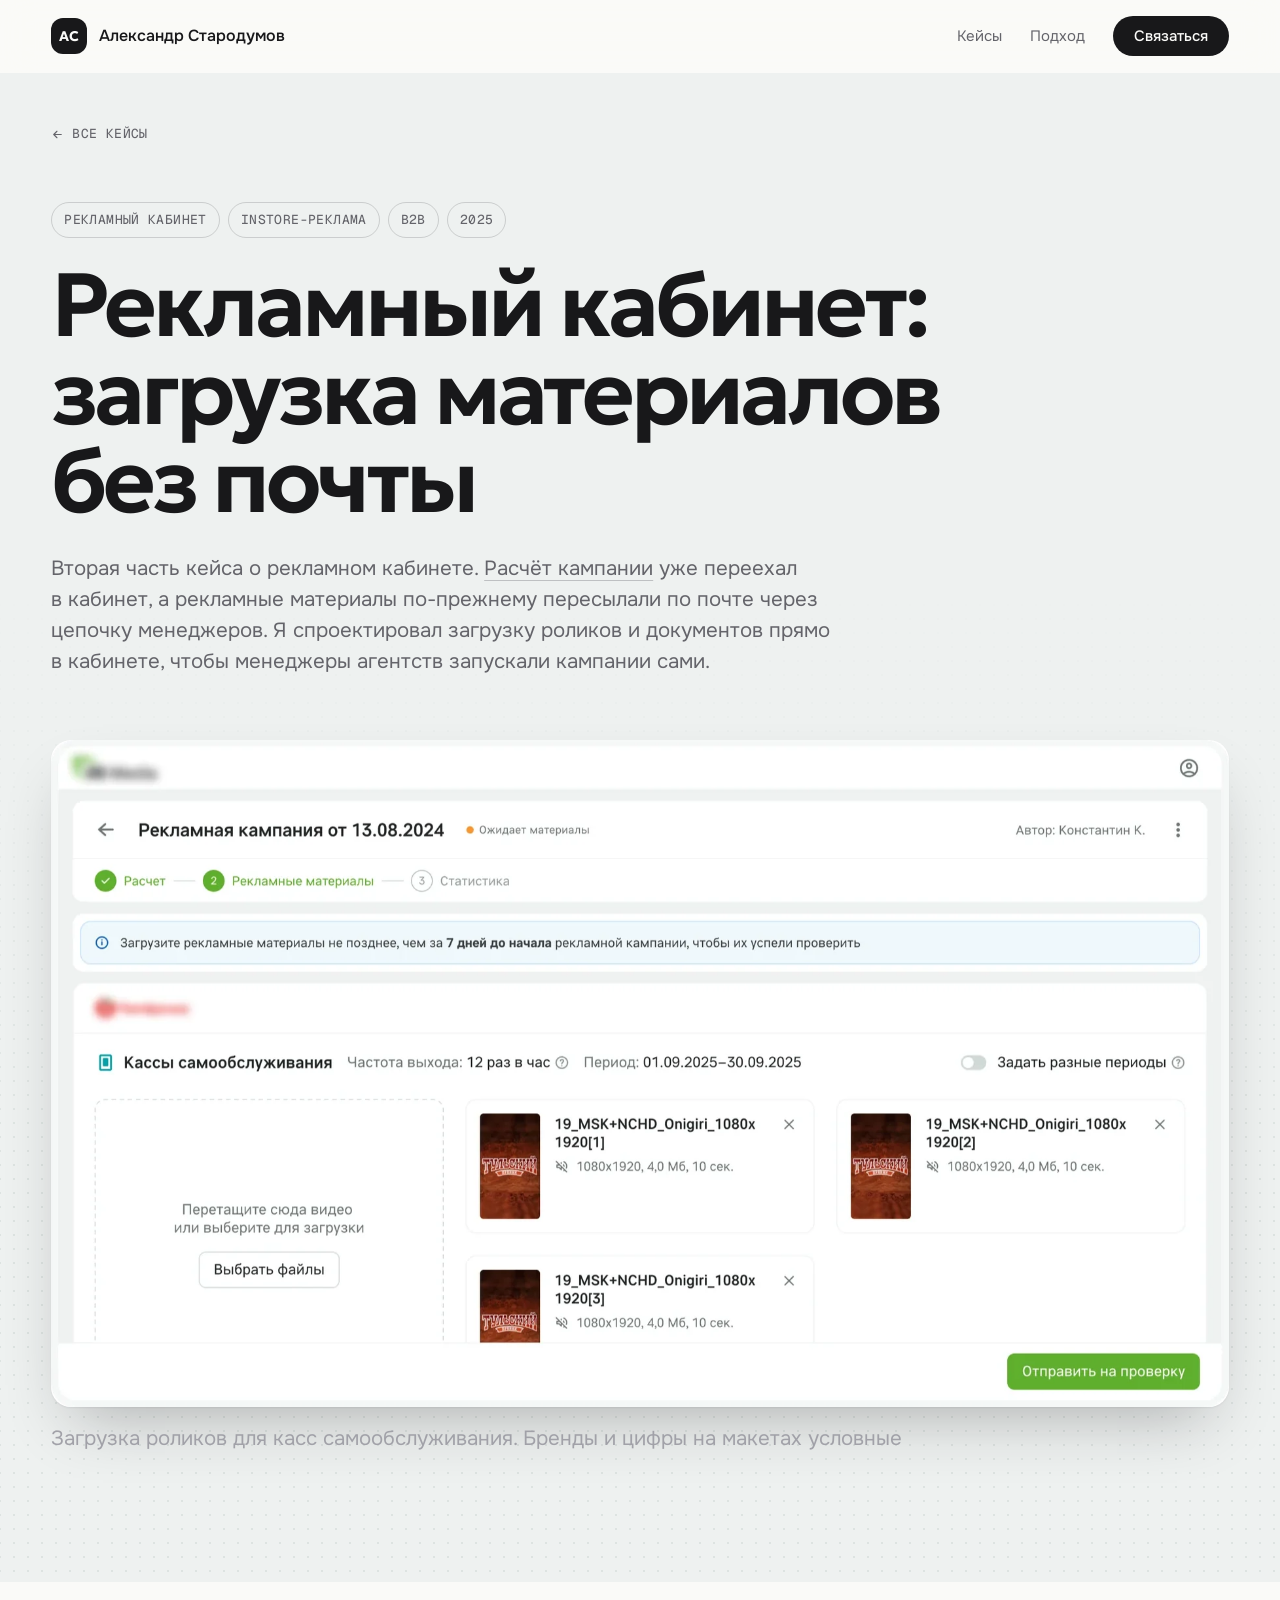
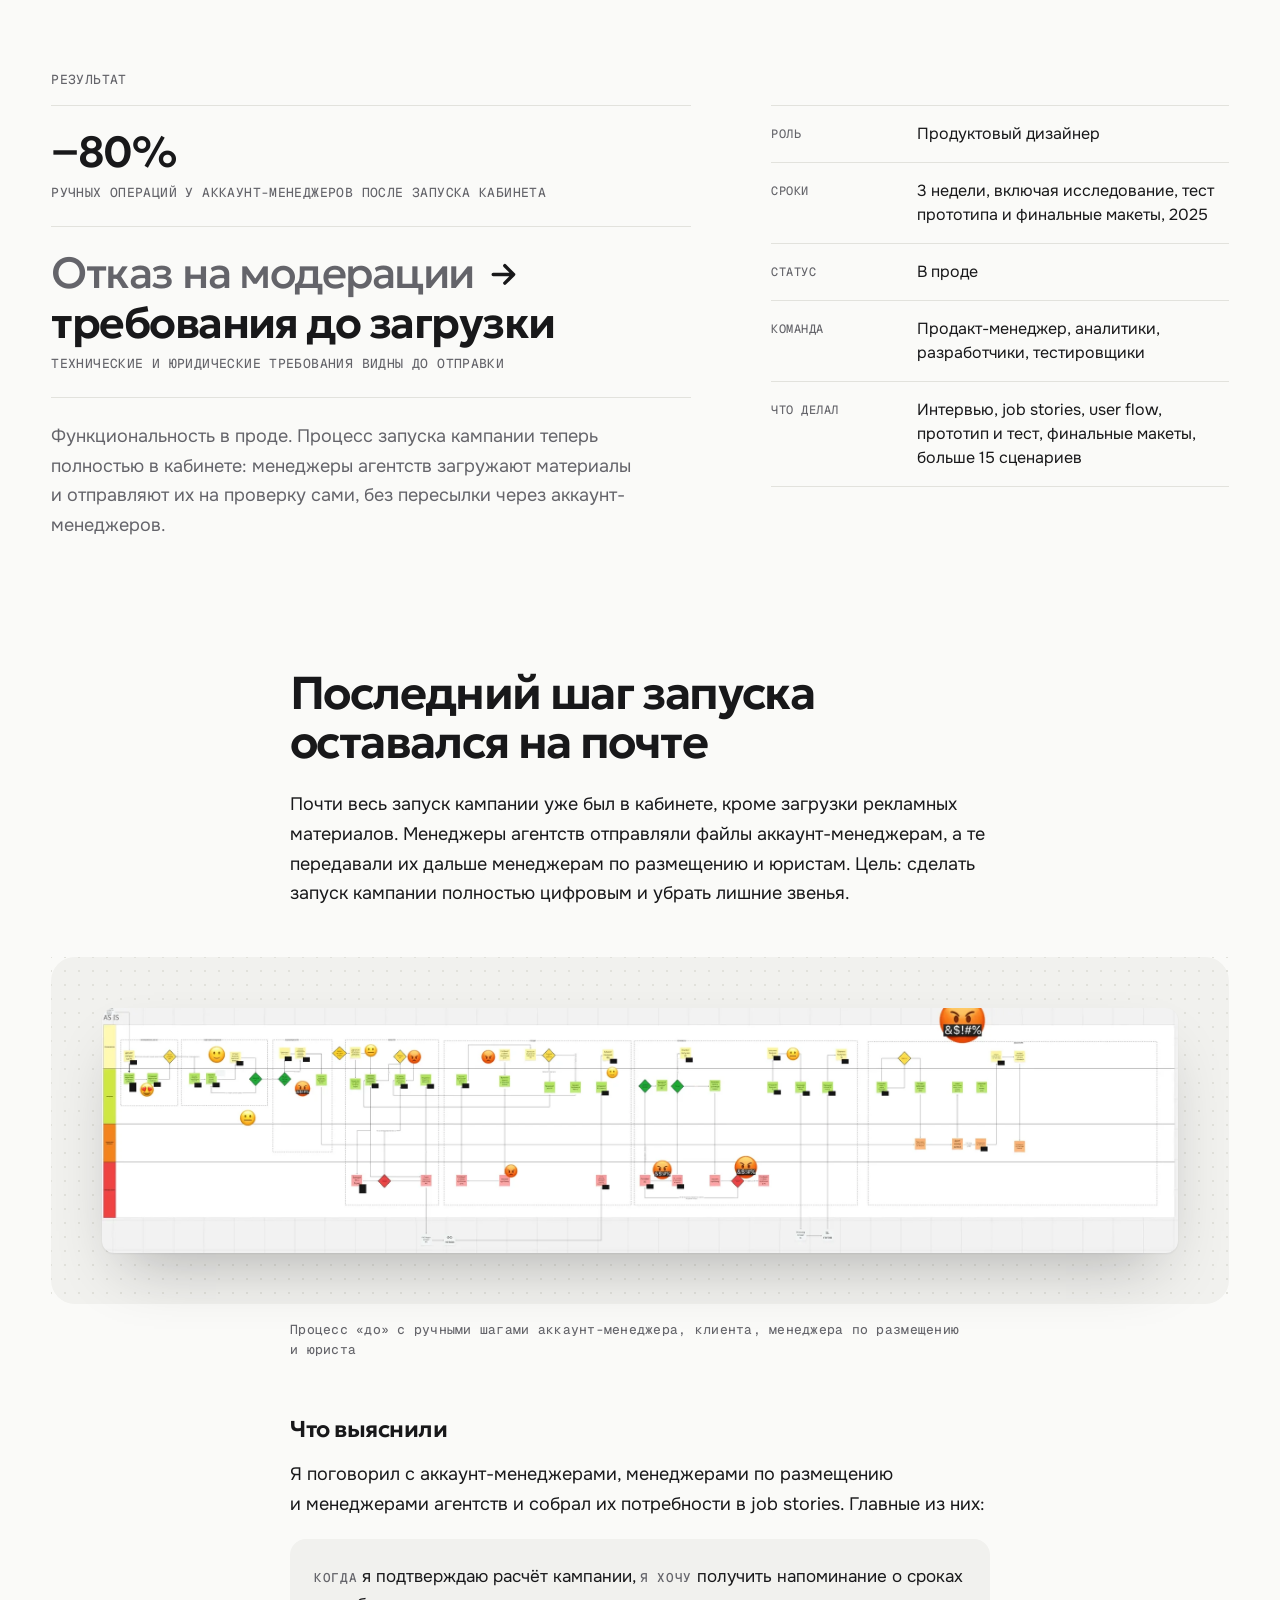
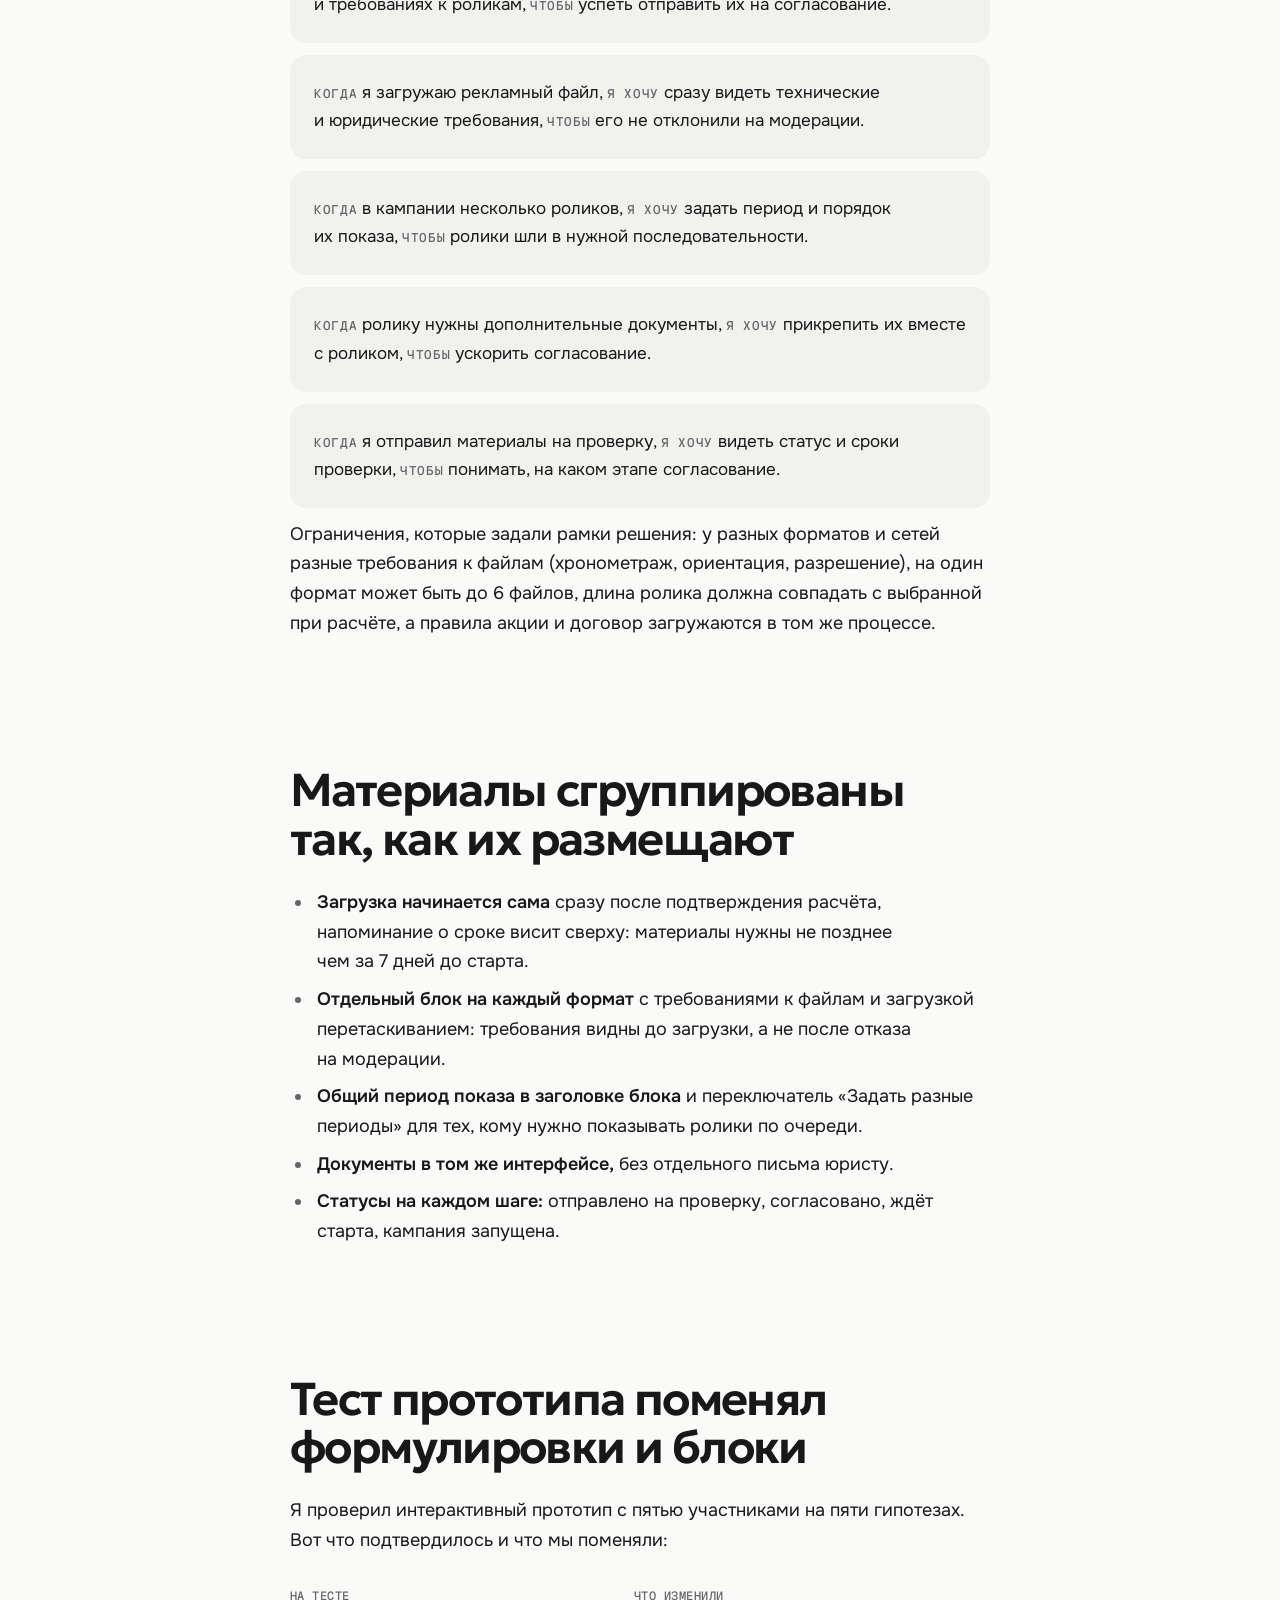
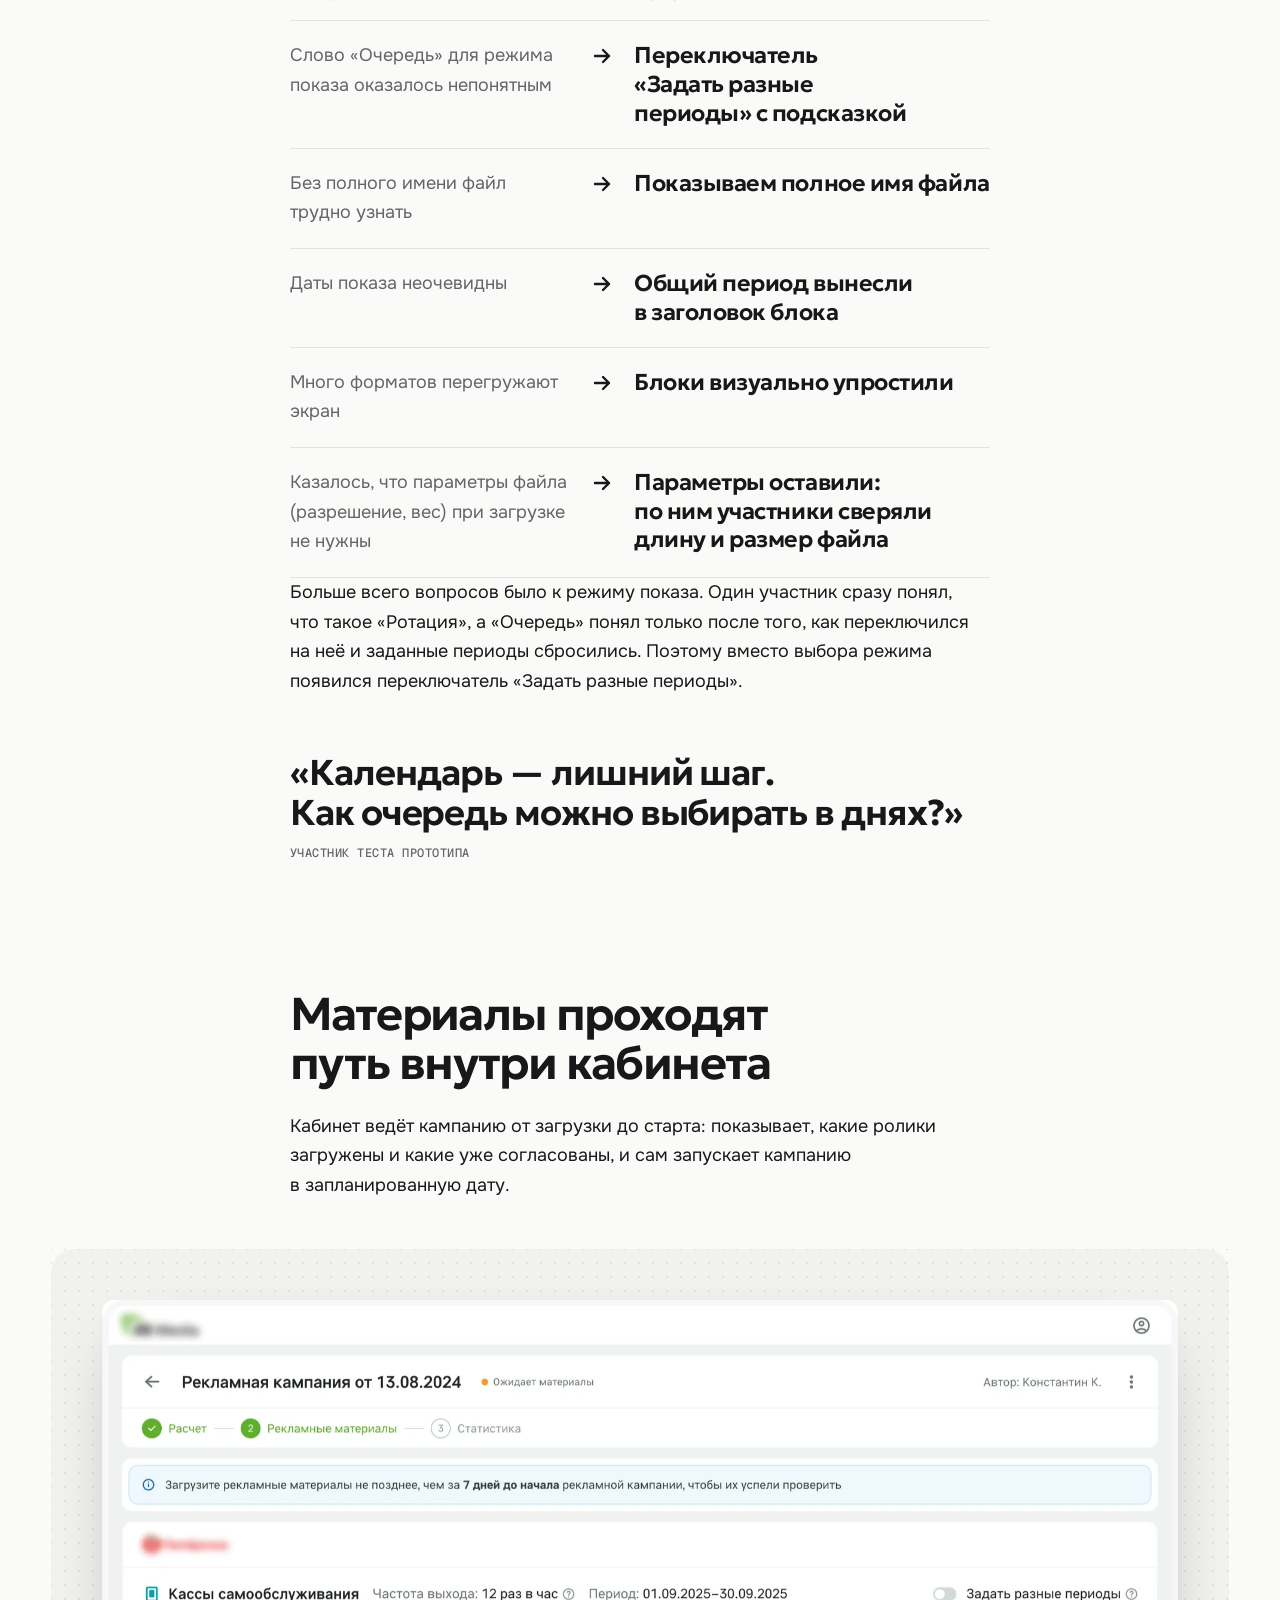
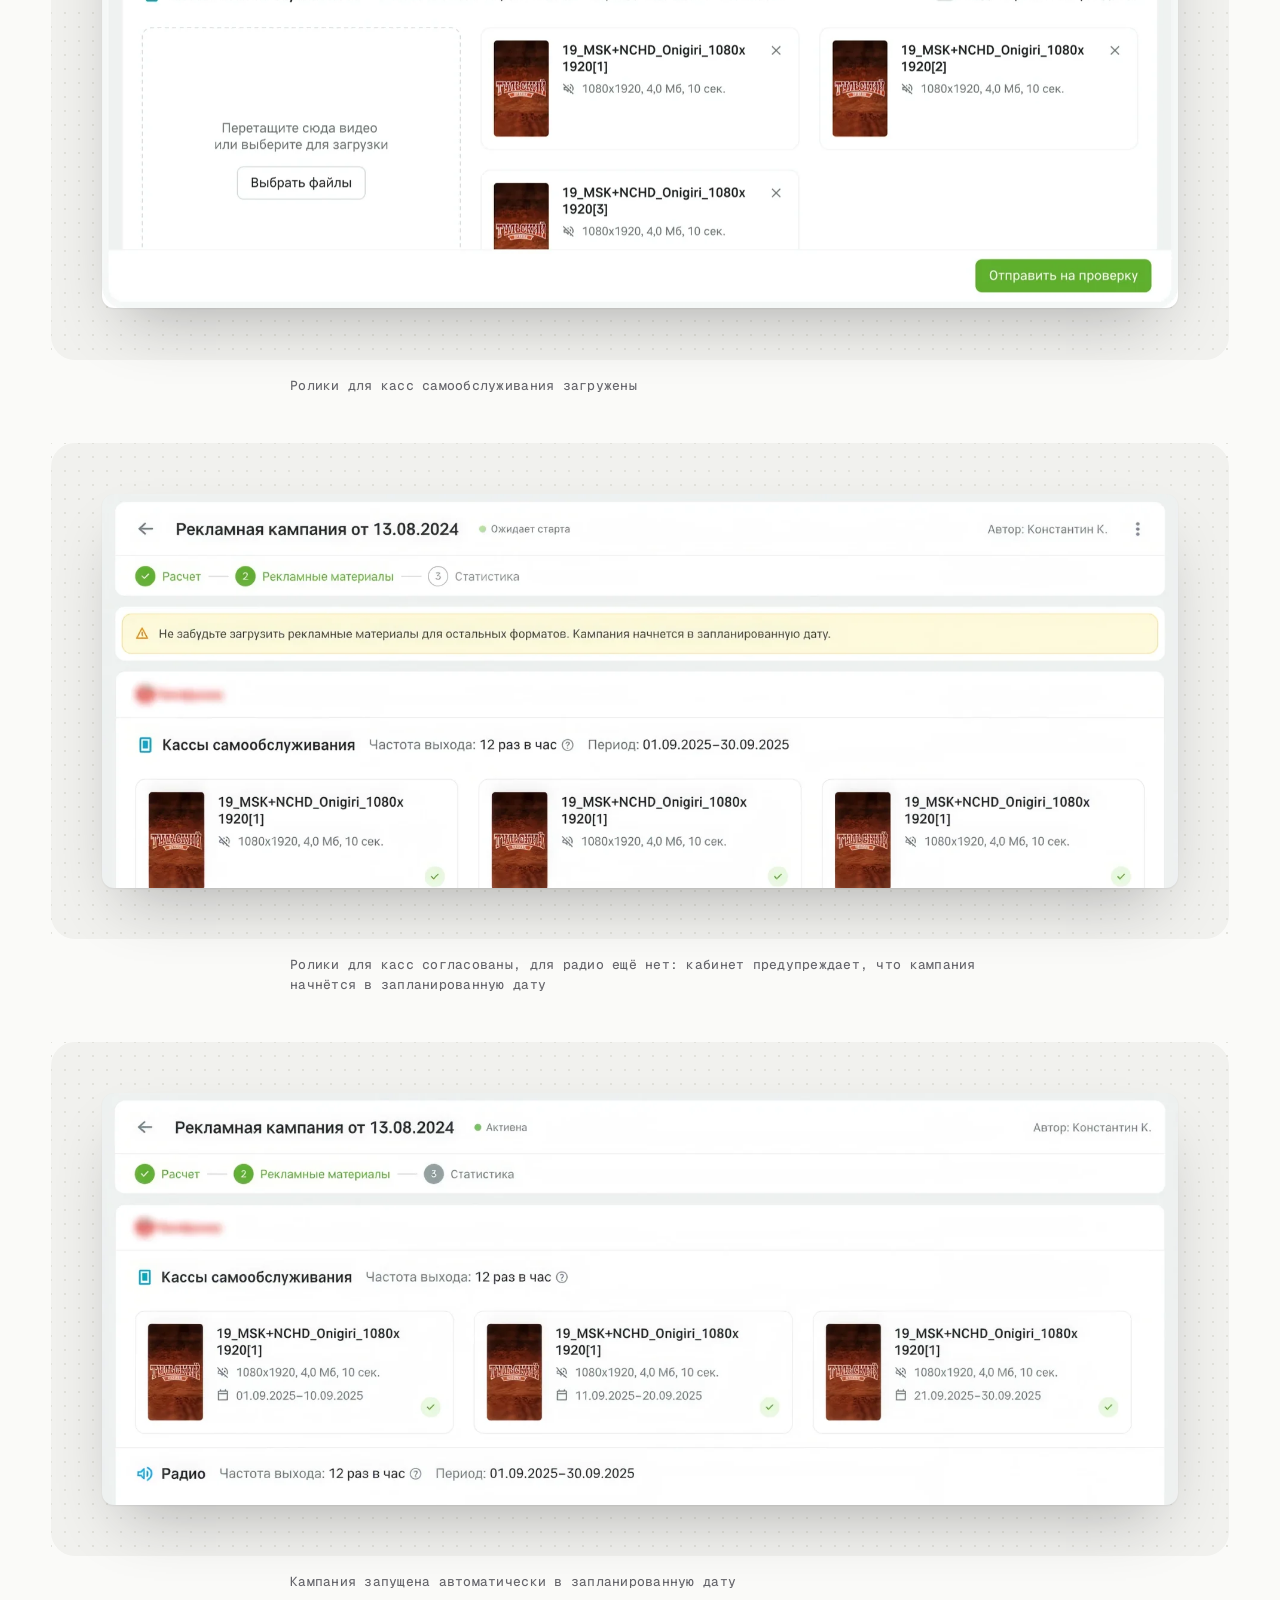
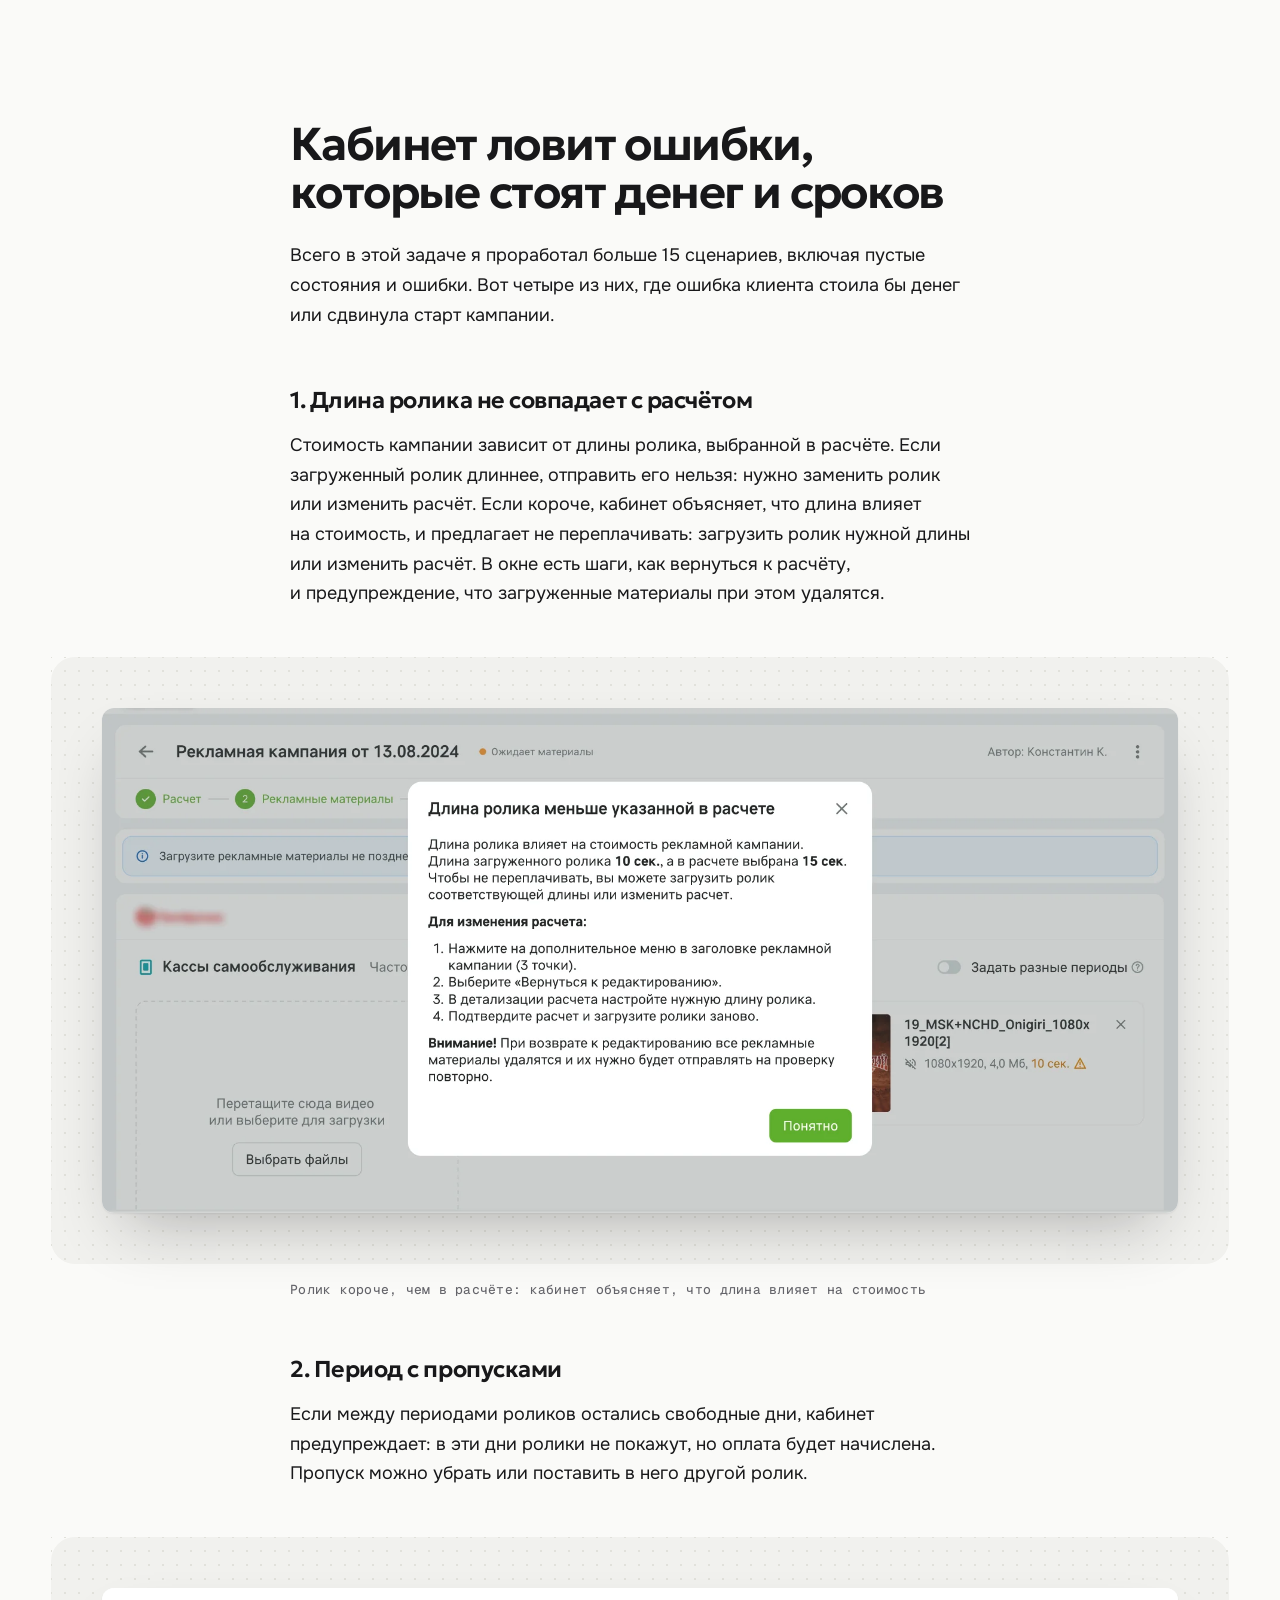
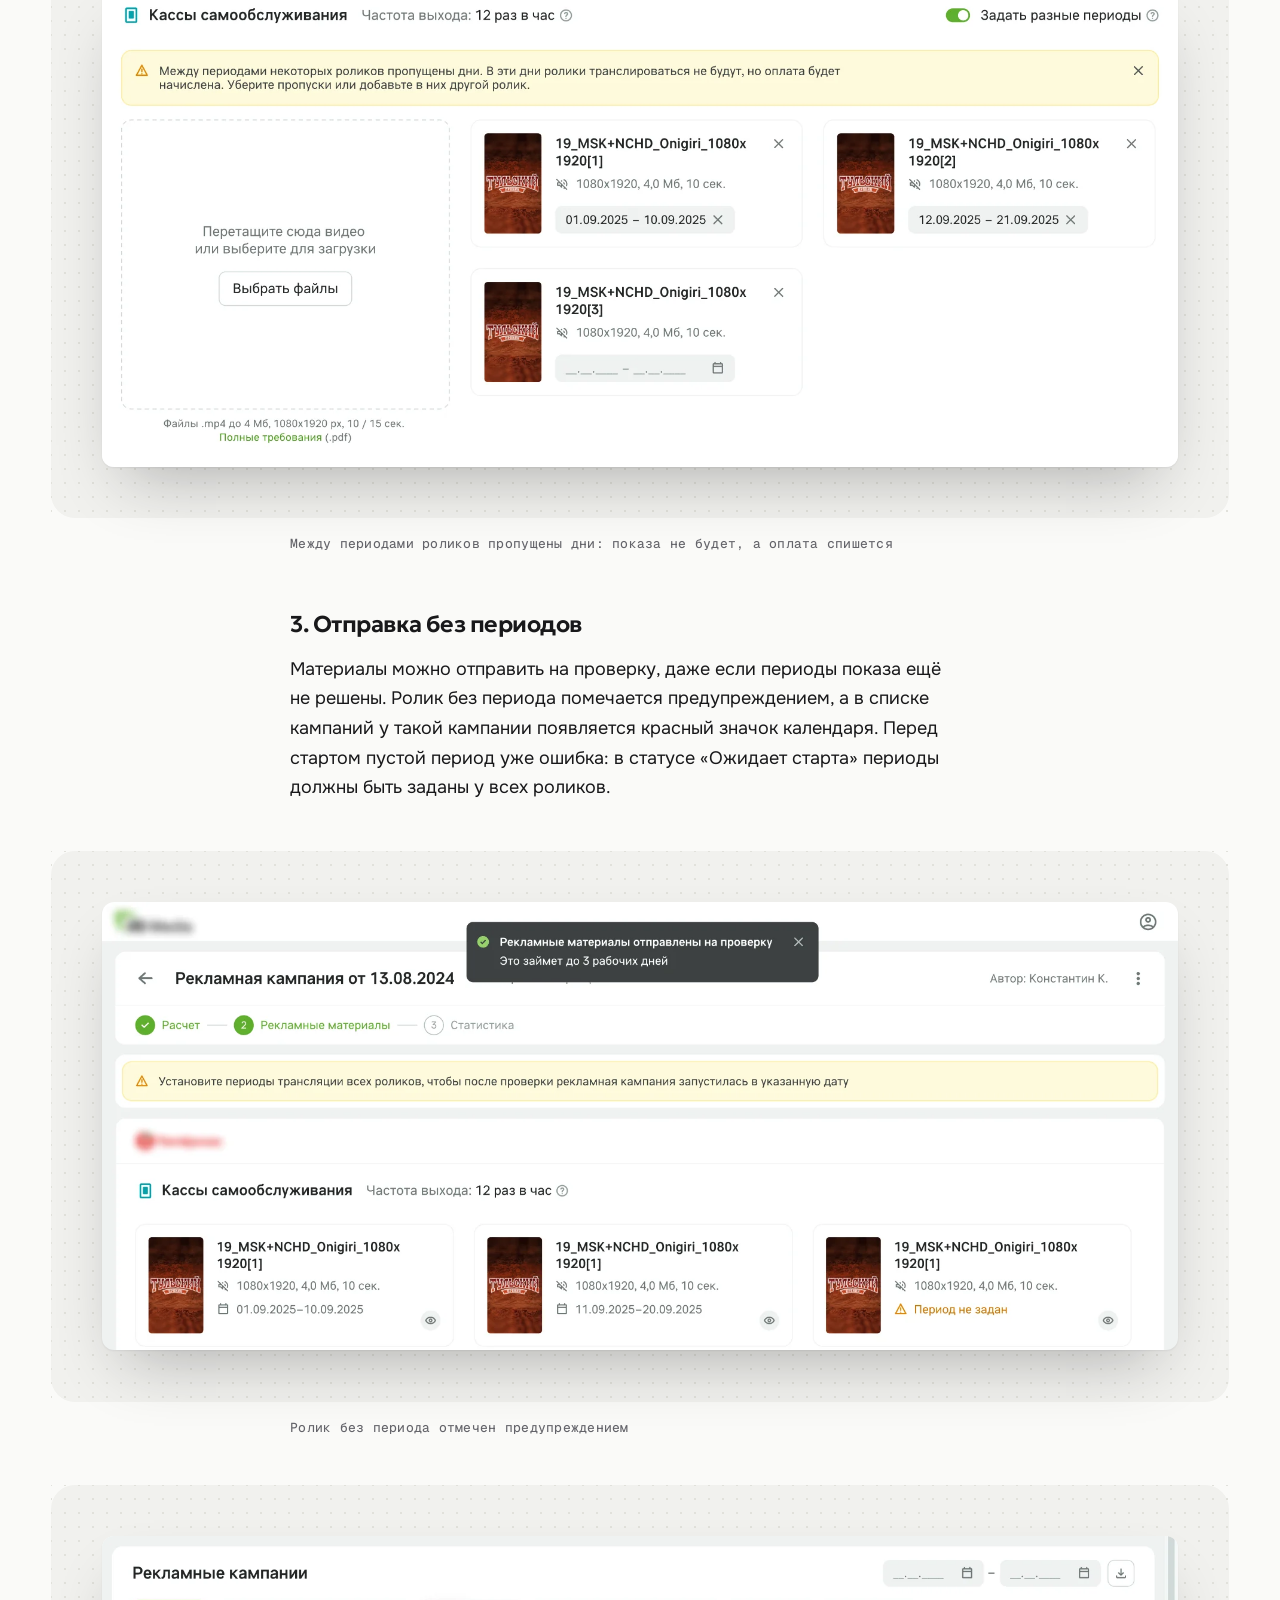
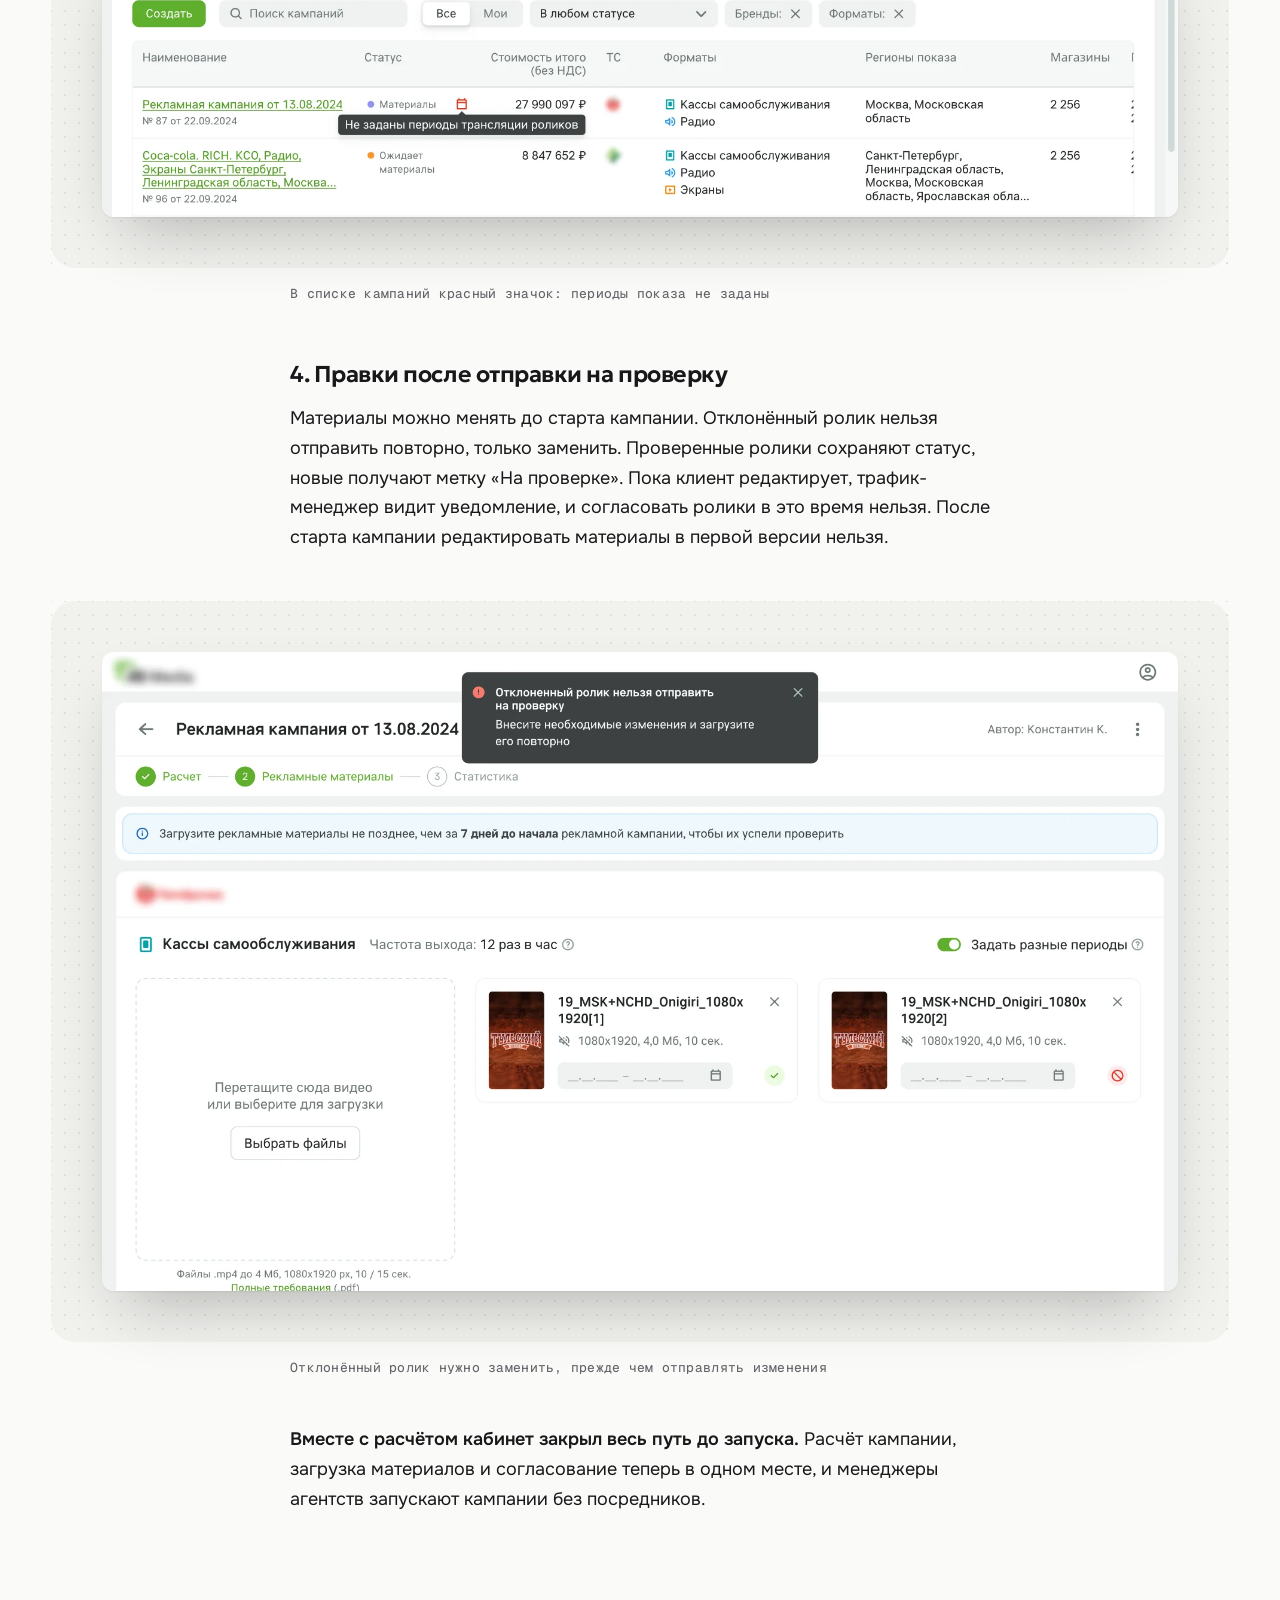
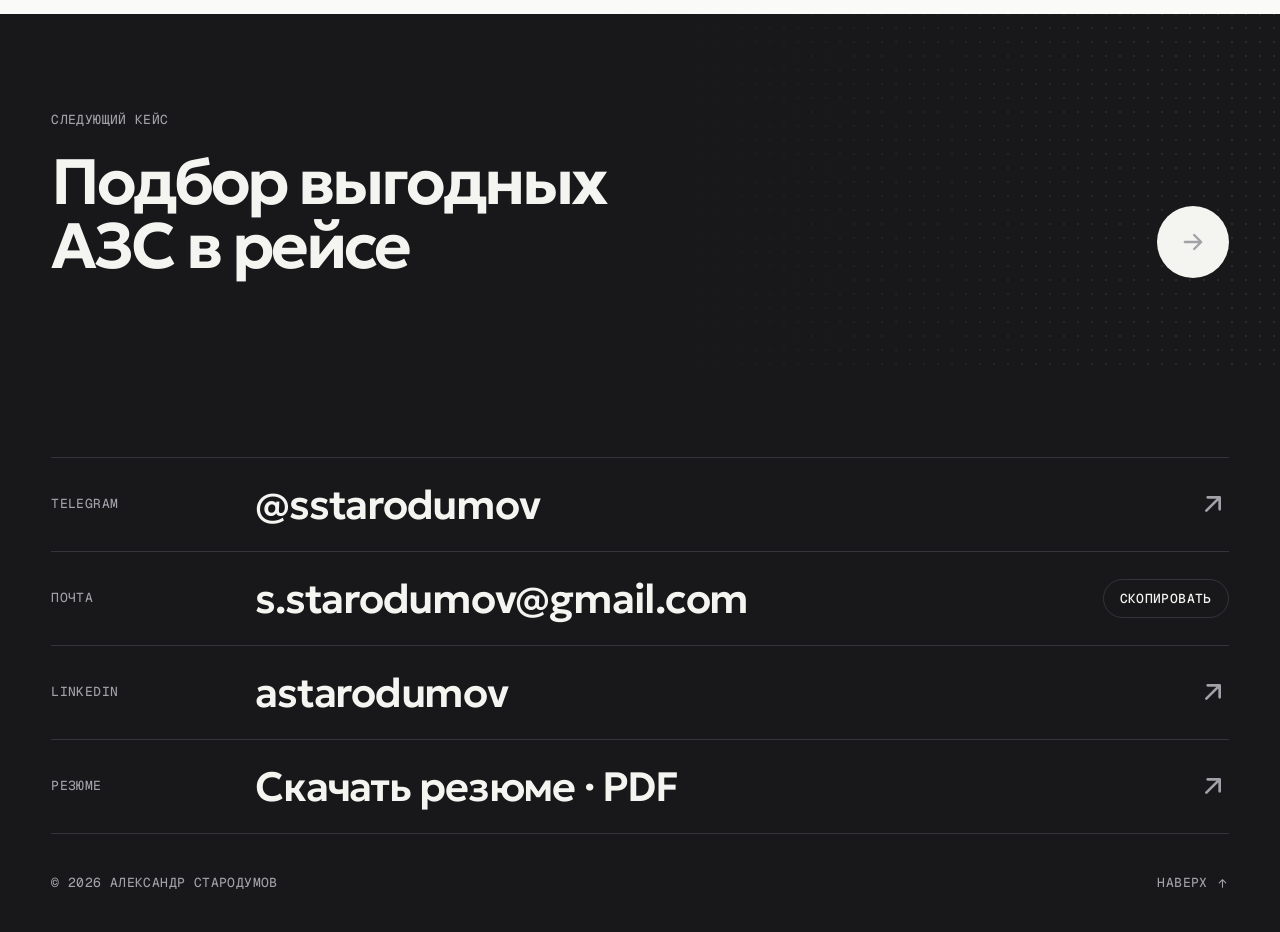
==== cases/ads-upload.html @ 131470cb "Опубликовать сайт-портфолио Co-Authored-By: Claude Opus 5.5 (1M context) <noreply@anthropic.com> Cla" ====
<!doctype html>
<html lang="ru">
<head>
  <meta charset="utf-8">
  <meta name="viewport" content="width=device-width, initial-scale=1, viewport-fit=cover">
  <title>Рекламный кабинет: загрузка материалов без почты · Александр Стародумов</title>
  <meta name="description" content="Кейс: загрузка рекламных материалов в кабинете розничной сети. Ролики и документы загружаются и проходят проверку в кабинете, без пересылки по почте.">
  <meta property="og:type" content="article">
  <meta property="og:title" content="Рекламный кабинет: загрузка материалов без почты">
  <meta property="og:description" content="Кейс продуктового дизайнера: менеджеры агентств сами загружают ролики и документы и запускают кампании в кабинете.">
  <meta property="og:image" content="https://astarodumov.github.io/assets/img/ads/upload-kso.webp">
  <meta property="og:locale" content="ru_RU">
  <link rel="stylesheet" href="../assets/fonts.css">
  <link rel="stylesheet" href="../assets/style.css">
</head>
<body id="top" class="case-page">
  <header class="site-header" data-header>
    <div class="wrap header-in">
      <a class="brand" href="../index.html"><span class="brand-mark">АС</span><span class="brand-name">Александр Стародумов</span></a>
      <span class="header-section mono" data-current-section aria-hidden="true"></span>
      <nav class="nav">
        <a href="../index.html#work">Кейсы</a>
        <a href="../index.html#approach">Подход</a>
        <a class="btn btn-ink btn-sm" href="#contacts">Связаться</a>
      </nav>
    </div>
    <div class="progress" data-progress></div>
  </header>

  <main>
    <section class="case-hero case-hero--ads">
      <div class="wrap">
        <a class="back mono" href="../index.html#work"><svg class="i" viewBox="0 0 24 24" aria-hidden="true"><path d="M19 12H5M11 18l-6-6 6-6"/></svg> Все кейсы</a>
        <div class="case-tags mono"><span>Рекламный кабинет</span><span>Instore-реклама</span><span>B2B</span><span>2025</span></div>
        <h1 class="case-title">Рекламный кабинет: загрузка материалов без почты</h1>
        <p class="case-lead">Вторая часть кейса о рекламном кабинете. <a href="ads.html">Расчёт кампании</a> уже переехал в кабинет, а рекламные материалы по-прежнему пересылали по почте через цепочку менеджеров. Я спроектировал загрузку роликов и документов прямо в кабинете, чтобы менеджеры агентств запускали кампании сами.</p>
        <figure class="case-cover">
          <img fetchpriority="high" src="../assets/img/ads/upload-kso.webp" alt="Загрузка роликов для касс самообслуживания: три файла и кнопка отправки на проверку" width="1800" height="1019">
          <figcaption>Загрузка роликов для касс самообслуживания. Бренды и цифры на макетах условные</figcaption>
        </figure>
      </div>
    </section>

    <section class="summary wrap">
      <div class="result">
        <p class="eyebrow mono">Результат</p>
        <div class="result-metrics">
          <div class="metric"><div class="metric-line"><span class="to">−80%</span></div><span class="metric-label mono">ручных операций у аккаунт-менеджеров после запуска кабинета</span></div>
          <div class="metric"><div class="metric-line"><span class="from">Отказ на модерации</span><svg class="i" viewBox="0 0 24 24" aria-label="стало"><path d="M5 12h14M13 6l6 6-6 6"/></svg><span class="to">требования до загрузки</span></div><span class="metric-label mono">технические и юридические требования видны до отправки</span></div>
        </div>
        <p class="result-note">Функциональность в проде. Процесс запуска кампании теперь полностью в кабинете: менеджеры агентств загружают материалы и отправляют их на проверку сами, без пересылки через аккаунт-менеджеров.</p>
      </div>
      <dl class="meta mono-dt">
            <div><dt>Роль</dt><dd>Продуктовый дизайнер</dd></div>
            <div><dt>Сроки</dt><dd>3 недели, включая исследование, тест прототипа и финальные макеты, 2025</dd></div>
            <div><dt>Статус</dt><dd>В проде</dd></div>
            <div><dt>Команда</dt><dd>Продакт-менеджер, аналитики, разработчики, тестировщики</dd></div>
            <div><dt>Что делал</dt><dd>Интервью, job stories, user flow, прототип и тест, финальные макеты, больше 15 сценариев</dd></div>
          </dl>
    </section>

    <article class="case-body wrap">
      <div class="prose">

        <h2 id="s1" class="reveal">Последний шаг запуска оставался на почте</h2>
        <p>Почти весь запуск кампании уже был в кабинете, кроме загрузки рекламных материалов. Менеджеры агентств отправляли файлы аккаунт-менеджерам, а те передавали их дальше менеджерам по размещению и юристам. Цель: сделать запуск кампании полностью цифровым и убрать лишние звенья.</p>
        <figure class="wide reveal">
          <div class="canvas"><img src="../assets/img/ads/process-before.webp" alt="Схема процесса до: ручные шаги аккаунт-менеджера, клиента, менеджера по размещению и юриста" width="2400" height="546" loading="lazy"></div>
          <figcaption>Процесс «до» с ручными шагами аккаунт-менеджера, клиента, менеджера по размещению и юриста</figcaption>
        </figure>

        <h3>Что выяснили</h3>
        <p>Я поговорил с аккаунт-менеджерами, менеджерами по размещению и менеджерами агентств и собрал их потребности в job stories. Главные из них:</p>
        <div class="quote"><span class="k">Когда</span> я подтверждаю расчёт кампании, <span class="k">я хочу</span> получить напоминание о сроках и требованиях к роликам, <span class="k">чтобы</span> успеть отправить их на согласование.</div>
        <div class="quote"><span class="k">Когда</span> я загружаю рекламный файл, <span class="k">я хочу</span> сразу видеть технические и юридические требования, <span class="k">чтобы</span> его не отклонили на модерации.</div>
        <div class="quote"><span class="k">Когда</span> в кампании несколько роликов, <span class="k">я хочу</span> задать период и порядок их показа, <span class="k">чтобы</span> ролики шли в нужной последовательности.</div>
        <div class="quote"><span class="k">Когда</span> ролику нужны дополнительные документы, <span class="k">я хочу</span> прикрепить их вместе с роликом, <span class="k">чтобы</span> ускорить согласование.</div>
        <div class="quote"><span class="k">Когда</span> я отправил материалы на проверку, <span class="k">я хочу</span> видеть статус и сроки проверки, <span class="k">чтобы</span> понимать, на каком этапе согласование.</div>
        <p>Ограничения, которые задали рамки решения: у разных форматов и сетей разные требования к файлам (хронометраж, ориентация, разрешение), на один формат может быть до 6 файлов, длина ролика должна совпадать с выбранной при расчёте, а правила акции и договор загружаются в том же процессе.</p>

        <h2 id="s2" class="reveal">Материалы сгруппированы так, как их размещают</h2>
        <ul>
          <li><b>Загрузка начинается сама</b> сразу после подтверждения расчёта, напоминание о сроке висит сверху: материалы нужны не позднее чем за 7 дней до старта.</li>
          <li><b>Отдельный блок на каждый формат</b> с требованиями к файлам и загрузкой перетаскиванием: требования видны до загрузки, а не после отказа на модерации.</li>
          <li><b>Общий период показа в заголовке блока</b> и переключатель «Задать разные периоды» для тех, кому нужно показывать ролики по очереди.</li>
          <li><b>Документы в том же интерфейсе,</b> без отдельного письма юристу.</li>
          <li><b>Статусы на каждом шаге:</b> отправлено на проверку, согласовано, ждёт старта, кампания запущена.</li>
        </ul>

        <h2 id="s3" class="reveal">Тест прототипа поменял формулировки и блоки</h2>
        <p>Я проверил интерактивный прототип с пятью участниками на пяти гипотезах. Вот что подтвердилось и что мы поменяли:</p>
        <div class="pairs">
          <div class="pairs-row pairs-head" aria-hidden="true"><span>На тесте</span><span></span><span>Что изменили</span></div>
          <div class="pairs-row"><span class="was">Слово «Очередь» для режима показа оказалось непонятным</span><svg class="i" viewBox="0 0 24 24" aria-hidden="true"><path d="M5 12h14M13 6l6 6-6 6"/></svg><span class="now">Переключатель «Задать разные периоды» с подсказкой</span></div>
          <div class="pairs-row"><span class="was">Без полного имени файл трудно узнать</span><svg class="i" viewBox="0 0 24 24" aria-hidden="true"><path d="M5 12h14M13 6l6 6-6 6"/></svg><span class="now">Показываем полное имя файла</span></div>
          <div class="pairs-row"><span class="was">Даты показа неочевидны</span><svg class="i" viewBox="0 0 24 24" aria-hidden="true"><path d="M5 12h14M13 6l6 6-6 6"/></svg><span class="now">Общий период вынесли в заголовок блока</span></div>
          <div class="pairs-row"><span class="was">Много форматов перегружают экран</span><svg class="i" viewBox="0 0 24 24" aria-hidden="true"><path d="M5 12h14M13 6l6 6-6 6"/></svg><span class="now">Блоки визуально упростили</span></div>
          <div class="pairs-row"><span class="was">Казалось, что параметры файла (разрешение, вес) при загрузке не нужны</span><svg class="i" viewBox="0 0 24 24" aria-hidden="true"><path d="M5 12h14M13 6l6 6-6 6"/></svg><span class="now">Параметры оставили: по ним участники сверяли длину и размер файла</span></div>
        </div>
        <p>Больше всего вопросов было к режиму показа. Один участник сразу понял, что такое «Ротация», а «Очередь» понял только после того, как переключился на неё и заданные периоды сбросились. Поэтому вместо выбора режима появился переключатель «Задать разные периоды».</p>
        <figure class="voice">
          <blockquote>«Календарь — лишний шаг. Как очередь можно выбирать в днях?»</blockquote>
          <figcaption>Участник теста прототипа</figcaption>
        </figure>

        <h2 id="s4" class="reveal">Материалы проходят путь внутри кабинета</h2>
        <p>Кабинет ведёт кампанию от загрузки до старта: показывает, какие ролики загружены и какие уже согласованы, и сам запускает кампанию в запланированную дату.</p>
        <figure class="wide reveal">
          <div class="canvas"><img src="../assets/img/ads/upload-kso.webp" alt="Загрузка роликов для касс самообслуживания: три файла и кнопка отправки на проверку" width="1800" height="1019" loading="lazy"></div>
          <figcaption>Ролики для касс самообслуживания загружены</figcaption>
        </figure>
        <figure class="wide reveal">
          <div class="canvas"><img src="../assets/img/ads/upload-partial.webp" alt="Ролики для касс согласованы, для радио ещё не загружены, предупреждение сверху" width="1800" height="659" loading="lazy"></div>
          <figcaption>Ролики для касс согласованы, для радио ещё нет: кабинет предупреждает, что кампания начнётся в запланированную дату</figcaption>
        </figure>
        <figure class="wide reveal">
          <div class="canvas"><img src="../assets/img/ads/upload-live.webp" alt="Кампания активна: согласованные ролики с периодами показа" width="1800" height="689" loading="lazy"></div>
          <figcaption>Кампания запущена автоматически в запланированную дату</figcaption>
        </figure>

        <h2 id="s5" class="reveal">Кабинет ловит ошибки, которые стоят денег и сроков</h2>
        <p>Всего в этой задаче я проработал больше 15 сценариев, включая пустые состояния и ошибки. Вот четыре из них, где ошибка клиента стоила бы денег или сдвинула старт кампании.</p>

        <h3>1. Длина ролика не совпадает с расчётом</h3>
        <p>Стоимость кампании зависит от длины ролика, выбранной в расчёте. Если загруженный ролик длиннее, отправить его нельзя: нужно заменить ролик или изменить расчёт. Если короче, кабинет объясняет, что длина влияет на стоимость, и предлагает не переплачивать: загрузить ролик нужной длины или изменить расчёт. В окне есть шаги, как вернуться к расчёту, и предупреждение, что загруженные материалы при этом удалятся.</p>
        <figure class="wide reveal">
          <div class="canvas"><img src="../assets/img/ads/edge-length.webp" alt="Окно с предупреждением: загруженный ролик короче длины, выбранной в расчёте" width="1800" height="844" loading="lazy"></div>
          <figcaption>Ролик короче, чем в расчёте: кабинет объясняет, что длина влияет на стоимость</figcaption>
        </figure>

        <h3>2. Период с пропусками</h3>
        <p>Если между периодами роликов остались свободные дни, кабинет предупреждает: в эти дни ролики не покажут, но оплата будет начислена. Пропуск можно убрать или поставить в него другой ролик.</p>
        <figure class="wide reveal">
          <div class="canvas"><img src="../assets/img/ads/edge-gaps.webp" alt="Блок роликов с периодами показа и предупреждением о пропущенных днях" width="1800" height="802" loading="lazy"></div>
          <figcaption>Между периодами роликов пропущены дни: показа не будет, а оплата спишется</figcaption>
        </figure>

        <h3>3. Отправка без периодов</h3>
        <p>Материалы можно отправить на проверку, даже если периоды показа ещё не решены. Ролик без периода помечается предупреждением, а в списке кампаний у такой кампании появляется красный значок календаря. Перед стартом пустой период уже ошибка: в статусе «Ожидает старта» периоды должны быть заданы у всех роликов.</p>
        <figure class="wide reveal">
          <div class="canvas"><img src="../assets/img/ads/edge-no-period.webp" alt="Ролик без заданного периода показа с предупреждением" width="1800" height="750" loading="lazy"></div>
          <figcaption>Ролик без периода отмечен предупреждением</figcaption>
        </figure>
        <figure class="wide reveal">
          <div class="canvas"><img src="../assets/img/ads/edge-list-icon.webp" alt="Строка в списке кампаний с красным значком календаря" width="1800" height="470" loading="lazy"></div>
          <figcaption>В списке кампаний красный значок: периоды показа не заданы</figcaption>
        </figure>

        <h3>4. Правки после отправки на проверку</h3>
        <p>Материалы можно менять до старта кампании. Отклонённый ролик нельзя отправить повторно, только заменить. Проверенные ролики сохраняют статус, новые получают метку «На проверке». Пока клиент редактирует, трафик-менеджер видит уведомление, и согласовать ролики в это время нельзя. После старта кампании редактировать материалы в первой версии нельзя.</p>
        <figure class="wide reveal">
          <div class="canvas"><img src="../assets/img/ads/edge-rejected.webp" alt="Отклонённый ролик с требованием заменить его перед отправкой изменений" width="1800" height="1069" loading="lazy"></div>
          <figcaption>Отклонённый ролик нужно заменить, прежде чем отправлять изменения</figcaption>
        </figure>

        <p><b>Вместе с расчётом кабинет закрыл весь путь до запуска.</b> Расчёт кампании, загрузка материалов и согласование теперь в одном месте, и менеджеры агентств запускают кампании без посредников.</p>

        </div>
    </article>

    <a class="next-case next--fuel" href="fuel.html">
      <div class="wrap next-in">
        <div>
          <span class="mono">Следующий кейс</span>
          <span class="next-title">Подбор выгодных АЗС в рейсе</span>
        </div>
        <span class="cta-circle"><svg class="i" viewBox="0 0 24 24" aria-hidden="true"><path d="M5 12h14M13 6l6 6-6 6"/></svg></span>
      </div>
    </a>
  </main>

  <section class="contact" id="contacts">
    <div class="wrap">
      <h2 class="sr-only">Контакты</h2>
      <div class="contact-list">
        <a class="contact-row" href="https://t.me/sstarodumov"><span class="mono">Telegram</span><span class="big">@sstarodumov</span><svg class="i" viewBox="0 0 24 24" aria-hidden="true"><path d="M7 17 17 7M8 7h9v9"/></svg></a>
        <div class="contact-row"><span class="mono">Почта</span><a class="big" id="email" href="mailto:s.starodumov@gmail.com">s.starodumov<wbr>@gmail.com</a><button class="copy" type="button" data-copy="s.starodumov@gmail.com" aria-controls="email">Скопировать</button></div>
        <a class="contact-row" href="https://www.linkedin.com/in/astarodumov/"><span class="mono">LinkedIn</span><span class="big">astarodumov</span><svg class="i" viewBox="0 0 24 24" aria-hidden="true"><path d="M7 17 17 7M8 7h9v9"/></svg></a>
        <a class="contact-row" href="https://disk.yandex.ru/i/7SIRNfnMH6PnsQ"><span class="mono">Резюме</span><span class="big">Скачать резюме · PDF</span><svg class="i" viewBox="0 0 24 24" aria-hidden="true"><path d="M7 17 17 7M8 7h9v9"/></svg></a>
      </div>
    </div>
    <footer class="footer wrap mono">
      <span>© 2026 Александр Стародумов</span>
      <a href="#top">Наверх <svg class="i" viewBox="0 0 24 24" aria-hidden="true"><path d="M12 19V5M6 11l6-6 6 6"/></svg></a>
    </footer>
  </section>

  <script src="../assets/site.js"></script>
</body>
</html>
---- assets/fonts.css ----
/* Шрифты встроены прямо в CSS, чтобы сайт открывался с диска без сервера. Лицензия SIL Open Font License 1.1 */
@font-face { font-family: "Geologica"; font-style: normal; font-display: swap; font-weight: 100 900; src: url("[data-uri]") format("woff2"); unicode-range: U+0301,U+0400-045F,U+0490-0491,U+04B0-04B1,U+2116; }
@font-face { font-family: "Geologica"; font-style: normal; font-display: swap; font-weight: 100 900; src: url("[data-uri]") format("woff2"); unicode-range: U+0000-00FF,U+0131,U+0152-0153,U+02BB-02BC,U+02C6,U+02DA,U+02DC,U+0304,U+0308,U+0329,U+2000-206F,U+20AC,U+2122,U+2191,U+2193,U+2212,U+2215,U+FEFF,U+FFFD; }
@font-face { font-family: "Onest"; font-style: normal; font-display: swap; font-weight: 100 900; src: url("[data-uri]") format("woff2"); unicode-range: U+0301,U+0400-045F,U+0490-0491,U+04B0-04B1,U+2116; }
@font-face { font-family: "Onest"; font-style: normal; font-display: swap; font-weight: 100 900; src: url("[data-uri]") format("woff2"); unicode-range: U+0000-00FF,U+0131,U+0152-0153,U+02BB-02BC,U+02C6,U+02DA,U+02DC,U+0304,U+0308,U+0329,U+2000-206F,U+20AC,U+2122,U+2191,U+2193,U+2212,U+2215,U+FEFF,U+FFFD; }
@font-face { font-family: "Onest"; font-style: normal; font-display: swap; font-weight: 100 900; src: url("[data-uri]") format("woff2"); unicode-range: U+0001-000C,U+000E-001F,U+007F-009F,U+20DD-20E0,U+20E2-20E4,U+2150-218F,U+2190,U+2192,U+2194-2199,U+21AF,U+21E6-21F0,U+21F3,U+2218-2219,U+2299,U+22C4-22C6,U+2300-243F,U+2440-244A,U+2460-24FF,U+25A0-27BF,U+2800-28FF,U+2921-2922,U+2981,U+29BF,U+29EB,U+2B00-2BFF,U+4DC0-4DFF,U+FFF9-FFFB,U+10140-1018E,U+10190-1019C,U+101A0,U+101D0-101FD,U+102E0-102FB,U+10E60-10E7E,U+1D2C0-1D2D3,U+1D2E0-1D37F,U+1F000-1F0FF,U+1F100-1F1AD,U+1F1E6-1F1FF,U+1F30D-1F30F,U+1F315,U+1F31C,U+1F31E,U+1F320-1F32C,U+1F336,U+1F378,U+1F37D,U+1F382,U+1F393-1F39F,U+1F3A7-1F3A8,U+1F3AC-1F3AF,U+1F3C2,U+1F3C4-1F3C6,U+1F3CA-1F3CE,U+1F3D4-1F3E0,U+1F3ED,U+1F3F1-1F3F3,U+1F3F5-1F3F7,U+1F408,U+1F415,U+1F41F,U+1F426,U+1F43F,U+1F441-1F442,U+1F444,U+1F446-1F449,U+1F44C-1F44E,U+1F453,U+1F46A,U+1F47D,U+1F4A3,U+1F4B0,U+1F4B3,U+1F4B9,U+1F4BB,U+1F4BF,U+1F4C8-1F4CB,U+1F4D6,U+1F4DA,U+1F4DF,U+1F4E3-1F4E6,U+1F4EA-1F4ED,U+1F4F7,U+1F4F9-1F4FB,U+1F4FD-1F4FE,U+1F503,U+1F507-1F50B,U+1F50D,U+1F512-1F513,U+1F53E-1F54A,U+1F54F-1F5FA,U+1F610,U+1F650-1F67F,U+1F687,U+1F68D,U+1F691,U+1F694,U+1F698,U+1F6AD,U+1F6B2,U+1F6B9-1F6BA,U+1F6BC,U+1F6C6-1F6CF,U+1F6D3-1F6D7,U+1F6E0-1F6EA,U+1F6F0-1F6F3,U+1F6F7-1F6FC,U+1F700-1F7FF,U+1F800-1F80B,U+1F810-1F847,U+1F850-1F859,U+1F860-1F887,U+1F890-1F8AD,U+1F8B0-1F8BB,U+1F8C0-1F8C1,U+1F900-1F90B,U+1F93B,U+1F946,U+1F984,U+1F996,U+1F9E9,U+1FA00-1FA6F,U+1FA70-1FA7C,U+1FA80-1FA89,U+1FA8F-1FAC6,U+1FACE-1FADC,U+1FADF-1FAE9,U+1FAF0-1FAF8,U+1FB00-1FBFF; }
@font-face { font-family: "Geist Mono"; font-style: normal; font-display: swap; font-weight: 100 900; src: url("[data-uri]") format("woff2"); unicode-range: U+0301,U+0400-045F,U+0490-0491,U+04B0-04B1,U+2116; }
@font-face { font-family: "Geist Mono"; font-style: normal; font-display: swap; font-weight: 100 900; src: url("[data-uri]") format("woff2"); unicode-range: U+0000-00FF,U+0131,U+0152-0153,U+02BB-02BC,U+02C6,U+02DA,U+02DC,U+0304,U+0308,U+0329,U+2000-206F,U+20AC,U+2122,U+2191,U+2193,U+2212,U+2215,U+FEFF,U+FFFD; }
---- assets/style.css ----
/* Концепция: холст продуктового дизайнера. Нейтральная бумага, плотная крупная типографика,
   работы лежат на «холстах» с сеткой точек, как в Figma, тёмные блоки дают контраст. */
:root {
  --bg: #fafaf8;
  --surface: #f1f1ee;
  --surface-2: #e8e8e3;
  --text: #18181a;
  --muted: #64646a;
  --line: #e2e2dd;
  --dot: #e1e1db;
  --dot-paper: #ebebe6;
  --paper: #ffffff;
  --sage: #eef1f0;
  --dot-sage: #dde3e1;
  --accent: #3653d6;
  --ink: #18181a;
  --on-ink: #f4f4f1;
  --on-ink-muted: #a1a1a8;
  --ink-line: #34343a;
  --ink-dot: #2b2b2e;
  --todo-bg: #fff3c4;
  --todo-text: #6b4e00;
  --ink-edge: transparent;
  --shot: 0 1px 2px rgb(24 24 26 / 0.06), 0 30px 60px -22px rgb(24 24 26 / 0.3);
  --shot-sm: 0 1px 2px rgb(24 24 26 / 0.08), 0 10px 28px -10px rgb(24 24 26 / 0.22);
  --f-display: "Geologica", "Onest", system-ui, sans-serif;
  --f-body: "Onest", system-ui, -apple-system, "Segoe UI", Roboto, Arial, sans-serif;
  --f-mono: "Geist Mono", ui-monospace, "SFMono-Regular", Menlo, Consolas, monospace;
  --max: 1360px;
  --text-w: 700px;
  --pad: clamp(20px, 4vw, 56px);
  --r-xl: 36px;
  --r-lg: 24px;
  --r-md: 16px;
  --ease: cubic-bezier(0.16, 1, 0.3, 1);
  color-scheme: light;
}
@media (prefers-color-scheme: dark) {
  :root:not([data-theme="light"]) {
    --bg: #131315;
    --surface: #1c1c1f;
    --surface-2: #242428;
    --text: #ececee;
    --muted: #9a9aa2;
    --line: #2c2c31;
    --dot: #29292d;    --dot-paper: #2b2b30;    --paper: #1f1f23;
    --sage: #1c2120;    --dot-sage: #2a302f;
    --accent: #8ea2ff;
    --ink: #0a0a0b;
    --on-ink: #ececee;
    --on-ink-muted: #8d8d95;
    --ink-line: #26262b;    --ink-dot: #1a1a1d;
    --todo-bg: #3d3210;
    --todo-text: #ffe08a;
    --ink-edge: rgb(255 255 255 / 0.08);
    --shot: 0 1px 2px rgb(0 0 0 / 0.4), 0 30px 60px -22px rgb(0 0 0 / 0.75);
    --shot-sm: 0 1px 2px rgb(0 0 0 / 0.4), 0 10px 28px -10px rgb(0 0 0 / 0.6);
    color-scheme: dark;
  }
}
:root[data-theme="dark"] {
  --bg: #131315;
  --surface: #1c1c1f;
  --surface-2: #242428;
  --text: #ececee;
  --muted: #9a9aa2;
  --line: #2c2c31;
  --dot: #29292d;  --dot-paper: #2b2b30;  --paper: #1f1f23;
  --sage: #1c2120;  --dot-sage: #2a302f;
  --accent: #8ea2ff;
  --ink: #0a0a0b;
  --on-ink: #ececee;
  --on-ink-muted: #8d8d95;
  --ink-line: #26262b;  --ink-dot: #1a1a1d;
  --todo-bg: #3d3210;
  --todo-text: #ffe08a;
  --ink-edge: rgb(255 255 255 / 0.08);
  --shot: 0 1px 2px rgb(0 0 0 / 0.4), 0 30px 60px -22px rgb(0 0 0 / 0.75);
  --shot-sm: 0 1px 2px rgb(0 0 0 / 0.4), 0 10px 28px -10px rgb(0 0 0 / 0.6);
  color-scheme: dark;
}

/* Основа */
* { box-sizing: border-box; }
html { -webkit-text-size-adjust: 100%; scroll-behavior: smooth; scroll-padding-top: 96px; }
body {
  margin: 0;
  background: var(--bg);
  color: var(--text);
  font-family: var(--f-body);
  font-size: 18px;
  line-height: 1.65;
  -webkit-font-smoothing: antialiased;
  text-rendering: optimizeLegibility;
  overflow-x: clip;
}
body::before {
  content: "";
  position: fixed;
  inset: 0 0 auto;
  height: env(safe-area-inset-top, 0px);
  z-index: 60;
  background: var(--bg);
}
img { max-width: 100%; height: auto; display: block; }
h1, h2, h3, h4 { font-family: var(--f-display); font-weight: 600; letter-spacing: -0.02em; text-wrap: balance; margin: 0; }
p { margin: 0; }
a { color: inherit; text-decoration-line: underline; text-decoration-thickness: 1px; text-underline-offset: 0.22em; text-decoration-color: color-mix(in srgb, currentColor 35%, transparent); transition: text-decoration-color 0.2s; }
a:hover { text-decoration-color: currentColor; }
:focus-visible { outline: 2px solid currentColor; outline-offset: 4px; border-radius: 8px; }
::selection { background: var(--text); color: var(--bg); }
svg.i { width: 1em; height: 1em; flex: none; fill: none; stroke: currentColor; stroke-width: 2; stroke-linecap: round; stroke-linejoin: round; }

.wrap {
  max-width: calc(var(--max) + 2 * var(--pad));
  margin-inline: auto;
  padding-left: max(var(--pad), env(safe-area-inset-left, 0px));
  padding-right: max(var(--pad), env(safe-area-inset-right, 0px));
}
.mono { font-family: var(--f-mono); font-size: 13px; line-height: 1.4; letter-spacing: 0.03em; text-transform: uppercase; font-weight: 450; }
.nw { white-space: nowrap; }
.muted { color: var(--muted); }

/* Шапка */
.site-header {
  position: sticky;
  top: env(safe-area-inset-top, 0px);
  z-index: 50;
  background: color-mix(in srgb, var(--bg) 88%, transparent);
  -webkit-backdrop-filter: saturate(1.4) blur(16px);
  backdrop-filter: saturate(1.4) blur(16px);
  border-bottom: 1px solid transparent;
  transition: border-color 0.3s;
}
.site-header.is-scrolled { border-bottom-color: var(--line); }
.header-in { display: flex; align-items: center; justify-content: space-between; gap: 20px; height: 72px; }
.brand { display: inline-flex; align-items: center; gap: 12px; text-decoration: none; font-weight: 550; font-size: 16px; white-space: nowrap; }
.brand-mark {
  display: grid; place-items: center; width: 36px; height: 36px; border-radius: 12px;
  background: var(--text); color: var(--bg);
  font: 650 14px/1 var(--f-display); letter-spacing: -0.02em;
  transition: transform 0.5s var(--ease);
}
.brand:hover .brand-mark { transform: rotate(-8deg) scale(1.05); }
.header-section { flex: 1; min-width: 0; text-align: center; color: var(--muted); overflow: hidden; white-space: nowrap; text-overflow: ellipsis; opacity: 0; transition: opacity 0.3s; }
.header-section.is-on { opacity: 1; }
.nav { display: flex; align-items: center; gap: 28px; font-size: 15px; }
.nav a:not(.btn) { color: var(--muted); text-decoration: none; transition: color 0.2s; }
.nav a:not(.btn):hover { color: var(--text); }
.progress { position: absolute; left: 0; bottom: -1px; height: 2px; width: 100%; background: var(--text); transform-origin: 0 50%; transform: scaleX(0); }

/* Кнопки */
.btn {
  display: inline-flex; align-items: center; justify-content: center; gap: 8px;
  height: 52px; padding: 0 24px; border-radius: 999px;
  font: 500 16px/1 var(--f-body); text-decoration: none; white-space: nowrap; cursor: pointer;
  border: 1px solid transparent;
  transition: transform 0.4s var(--ease), border-color 0.2s, background-color 0.2s;
}
.btn .i { transition: transform 0.4s var(--ease); }
.btn:hover .i.up { transform: translate(2px, -2px); }
.btn:hover .i.down { transform: translateY(3px); }
.btn-ink { background: var(--text); color: var(--bg); }
.btn-ink:hover { transform: translateY(-2px); }
.btn-line { border-color: var(--line); color: var(--text); background: transparent; }
.btn-line:hover { border-color: var(--text); }
.btn-sm { height: 40px; padding: 0 20px; font-size: 15px; gap: 8px; }

/* Первый экран */
.hero { padding-top: clamp(40px, 7vw, 96px); padding-bottom: clamp(48px, 6vw, 80px); }
.hero-title {
  font-size: clamp(40px, 5.6vw, 84px);
  line-height: 0.98;
  letter-spacing: -0.045em;
  font-weight: 600;
  text-wrap: initial;
}
.hero-title .line { display: block; }
.hero-title .arrow { font-family: var(--f-body); font-weight: 500; line-height: 0; }
.hero-title .w { display: inline-block; animation: rise 1s var(--ease) both; animation-delay: calc(var(--d, 0) * 70ms + 80ms); }

.hero-bottom {
  display: grid; grid-template-columns: minmax(0, 1fr) auto; align-items: end; gap: 32px;
  margin-top: clamp(40px, 5vw, 72px); padding-top: 28px; border-top: 1px solid var(--line);
}
.hero-lead { font-size: clamp(18px, 1.6vw, 22px); line-height: 1.5; color: var(--muted); max-width: 46ch; }
.hero-lead b { color: var(--text); font-weight: 500; }
.hero-actions { display: flex; flex-wrap: wrap; gap: 12px; }

@keyframes rise { from { opacity: 0; transform: translateY(0.4em); } to { opacity: 1; transform: none; } }

/* Бегущая строка */
.ticker { background: var(--ink); color: var(--on-ink); overflow: hidden; padding: 24px 0; }
.ticker-track { display: flex; width: max-content; animation: ticker 64s linear infinite; }
.ticker:hover .ticker-track { animation-play-state: paused; }
.ticker-group { display: flex; align-items: center; gap: 36px; padding-right: 36px; font: 500 clamp(22px, 2.6vw, 36px)/1 var(--f-display); letter-spacing: -0.02em; white-space: nowrap; }
.ticker-group i { width: 10px; height: 10px; border-radius: 50%; border: 2px solid var(--on-ink-muted); flex: none; }
@keyframes ticker { to { transform: translateX(-50%); } }

/* Заголовок секции */
.section { padding-top: clamp(64px, 7vw, 100px); }
.section-head { margin-bottom: clamp(32px, 4vw, 56px); }
.section-title { font-size: clamp(44px, 6vw, 88px); line-height: 0.95; letter-spacing: -0.045em; }

/* Карточки кейсов */
.cards { display: grid; gap: 24px; }
.card {
  --card-bg: var(--surface); --card-dot: var(--dot); --card-fg: var(--text); --card-muted: var(--muted);
  position: relative; isolation: isolate;
  display: grid; grid-template-columns: minmax(0, 5fr) minmax(0, 7fr);
  min-height: 520px; border-radius: var(--r-xl); overflow: hidden;
  background: var(--card-bg); color: var(--card-fg); text-decoration: none;
}
.card::before, .case-hero::before, .canvas::before, .next-case::before {
  content: ""; position: absolute; inset: 0; z-index: -1; pointer-events: none;
  background-image: radial-gradient(circle, var(--card-dot) 0.9px, transparent 1.2px);
  background-size: 14px 14px; background-position: 7px 7px;
}
/* Под текстом точек нет, они проявляются к макетам */
.card::before { -webkit-mask-image: linear-gradient(90deg, transparent 36%, #000 72%); mask-image: linear-gradient(90deg, transparent 36%, #000 72%); }
.case-hero::before { -webkit-mask-image: linear-gradient(180deg, transparent 34%, #000 72%); mask-image: linear-gradient(180deg, transparent 34%, #000 72%); }
.next-case::before { -webkit-mask-image: linear-gradient(90deg, transparent 45%, #000 95%); mask-image: linear-gradient(90deg, transparent 45%, #000 95%); }
.card.card--ads, .case-hero.case-hero--ads { --card-bg: var(--sage); --card-dot: var(--dot-sage); }
.next-case.next--ads { --card-bg: var(--paper); --card-dot: var(--dot-paper); }
.card.card--ads { box-shadow: inset 0 0 0 1px var(--line); }
.card.card--fuel, .case-hero.case-hero--fuel, .next-case.next--fuel { --card-bg: var(--ink); --card-dot: var(--ink-dot); --card-fg: var(--on-ink); --card-muted: var(--on-ink-muted); }
.card.card--fuel { box-shadow: inset 0 0 0 1px var(--ink-edge); }
.card-text { display: flex; flex-direction: column; gap: 16px; padding: clamp(28px, 3.4vw, 48px); min-width: 0; }
.card-tags { display: flex; flex-wrap: wrap; gap: 8px; }
.card-tags span, .case-tags span { padding: 8px 12px; border-radius: 999px; border: 1px solid color-mix(in srgb, var(--card-fg) 16%, transparent); color: var(--card-muted); }
.card-tags span { border-color: var(--card-muted); }
.card-title { font-size: clamp(28px, 3.06vw, 44px); line-height: 1.02; letter-spacing: -0.035em; margin-top: 12px; }
.card-desc { color: var(--card-muted); font-size: 17px; max-width: 40ch; }
.card-bottom { margin-top: auto; display: grid; gap: 24px; padding-top: 12px; }

.metric-line { display: flex; flex-wrap: wrap; align-items: baseline; gap: 4px 12px; font: 600 clamp(22px, 2.2vw, 30px)/1.1 var(--f-display); letter-spacing: -0.025em; }
.metric-line .from { color: var(--card-muted, var(--muted)); font-weight: 450; }
.metric-line .i { width: 0.8em; height: 0.8em; align-self: center; color: inherit; stroke-width: 2.4; }
.card--fuel .metric-line .i, .next--fuel .i { color: var(--on-ink-muted); }
.metric-label { display: block; margin-top: 8px; color: var(--card-muted, var(--muted)); }

.card-cta { display: inline-flex; align-items: center; gap: 16px; font-weight: 500; }
.cta-circle { display: inline-grid; place-items: center; width: 48px; height: 48px; border-radius: 50%; background: var(--card-fg); color: var(--card-bg); transition: transform 0.5s var(--ease); }
.cta-circle .i { width: 20px; height: 20px; }
.card:hover .cta-circle, .next-case:hover .cta-circle { transform: rotate(-45deg) scale(1.08); }

.card-visual { position: relative; min-height: 320px; perspective: 1800px; }
.card-visual img { position: absolute; border-radius: 16px; box-shadow: var(--shot); background: #fff; transition: transform 0.9s var(--ease); will-change: transform; }
.card--idp .v-main { left: 4.4%; top: 20%; width: 112%; transform: rotateY(-14deg) rotateX(6deg) rotate(-1deg); transform-origin: 0 50%; }
.card--idp .v-float { left: -3%; top: 7.14%; width: 86.2%; border-radius: 12px; }
.card--idp:hover .v-main { transform: rotateY(-6deg) rotateX(2deg) translateX(-2%); }
.card--idp:hover .v-float { transform: translateY(-8px); }
.card--ads .v-main { left: 6%; top: 11.6%; width: 100%; transform: rotate(-2deg); }
.card--ads .v-second { left: 26%; top: 57.5%; width: 92%; transform: rotate(2deg); }
.card--ads:hover .v-main { transform: rotate(0deg) translateY(-8px); }
.card--ads:hover .v-second { transform: rotate(0deg) translate(-3%, -4%); }
.card--upload .v-main { left: 5.7%; top: 11.1%; width: 116%; }
.card--upload .v-second { left: 26.2%; top: 61.1%; width: 92%; }
.card--fuel .phone { width: 28%; top: 9%; border-radius: 28px; border: 6px solid #2b2b30; background: #2b2b30; }
.card--fuel .p1 { left: 6%; transform: translateY(14%) rotate(-4deg); }
.card--fuel .p2 { left: 36%; transform: translateY(2%); }
.card--fuel .p3 { left: 66%; transform: translateY(18%) rotate(4deg); }
.card--fuel:hover .p1 { transform: translateY(6%) rotate(-2deg); }
.card--fuel:hover .p2 { transform: translateY(-6%); }
.card--fuel:hover .p3 { transform: translateY(8%) rotate(2deg); }

/* Курсор над карточками */
.cursor {
  position: fixed; left: 0; top: 0; z-index: 70; pointer-events: none;
  width: 104px; height: 104px; margin: -52px 0 0 -52px; border-radius: 50%;
  display: grid; place-items: center; text-align: center;
  background: var(--text); color: var(--bg);
  font: 500 13px/1.25 var(--f-mono); letter-spacing: 0.03em; text-transform: uppercase; white-space: pre-line;
  opacity: 0; scale: 0.4; transition: opacity 0.25s, scale 0.45s var(--ease), background-color 0.2s, color 0.2s;
}
.cursor.is-on { opacity: 1; scale: 1; }
.cursor.is-light { background: var(--on-ink); color: #18181a; }

/* Подход */
.approach-grid { display: grid; grid-template-columns: minmax(0, 5fr) minmax(0, 7fr); gap: 40px clamp(40px, 6.25vw, 88px); align-items: start; }
.approach-lead { position: sticky; top: 112px; display: grid; gap: 24px; }
.eyebrow { color: var(--muted); }
.years { font-size: 19px; color: var(--muted); }
.years b { color: var(--text); font-weight: 600; }
.path { list-style: none; margin: 0; padding: 0; display: grid; border-top: 1px solid var(--line); }
.path li { display: grid; grid-template-columns: 88px minmax(0, 1fr); gap: 16px; align-items: baseline; padding: 12px 0; border-bottom: 1px solid var(--line); font-size: 16px; }
.path .mono { color: var(--muted); font-variant-numeric: tabular-nums; }
.path li:last-child span:last-child { font-weight: 600; }
.statement { font-size: clamp(30px, 3.4vw, 48px); line-height: 1.08; letter-spacing: -0.035em; }
.steps { list-style: none; margin: 0; padding: 0; display: grid; }
.step { display: grid; grid-template-columns: 64px minmax(0, 1fr); gap: 8px 16px; padding: 28px 0; border-top: 1px solid var(--line); }
.step:last-child { border-bottom: 1px solid var(--line); }
.step-n { color: var(--muted); padding-top: 8px; }
.step h3 { font-size: clamp(22px, 2vw, 28px); line-height: 1.2; letter-spacing: -0.025em; margin-bottom: 8px; }
.step p { color: var(--muted); line-height: 1.667; }
.proof { display: inline-flex; align-items: baseline; gap: 8px; margin-top: 16px; padding: 8px 12px; border-radius: 999px; background: var(--surface); color: var(--text); }
.proof b { font-weight: 600; }

/* Контакты */
.contact { margin-top: clamp(80px, 9vw, 128px); background: var(--ink); color: var(--on-ink); padding-top: clamp(56px, 7vw, 100px); }
.contact-list { display: grid; border-top: 1px solid var(--ink-line); }
.contact-row { display: grid; grid-template-columns: 180px minmax(0, 1fr) auto; align-items: center; gap: 12px 24px; padding: 24px 0; border-bottom: 1px solid var(--ink-line); color: var(--on-ink); text-decoration: none; }
.contact-row .mono { color: var(--on-ink-muted); }
.contact-row .big { font: 550 clamp(24px, 3.2vw, 44px)/1.1 var(--f-display); letter-spacing: -0.03em; overflow-wrap: anywhere; }
.contact-row .i { width: 32px; height: 32px; color: var(--on-ink-muted); transition: transform 0.5s var(--ease), color 0.2s; }
a.contact-row:hover .i { transform: translate(4px, -4px); color: var(--on-ink); }
a.contact-row .big { background: linear-gradient(currentColor, currentColor) 0 100% / 0 2px no-repeat; transition: background-size 0.5s var(--ease); }
a.contact-row:hover .big { background-size: 100% 2px; }
.contact-row a.big { color: inherit; text-decoration: none; justify-self: start; background: linear-gradient(currentColor, currentColor) 0 100% / 0 2px no-repeat; transition: background-size 0.5s var(--ease); }
.contact-row a.big:hover { background-size: 100% 2px; }
.copy { font: 500 13px/1 var(--f-mono); letter-spacing: 0.03em; text-transform: uppercase; padding: 12px 16px; border-radius: 999px; border: 1px solid var(--ink-line); background: transparent; color: var(--on-ink); cursor: pointer; transition: border-color 0.2s; }
.copy:hover { border-color: var(--on-ink-muted); }
.footer { display: flex; flex-wrap: wrap; justify-content: space-between; gap: 12px; padding-top: 40px; padding-bottom: max(40px, env(safe-area-inset-bottom, 0px)); color: var(--on-ink-muted); }
.footer a { display: inline-flex; align-items: center; gap: 8px; color: var(--on-ink-muted); text-decoration: none; }
.footer a:hover { color: var(--on-ink); }

/* Страница кейса */
.case-hero { --card-bg: var(--surface); --card-dot: var(--dot); --card-fg: var(--text); --card-muted: var(--muted); position: relative; isolation: isolate; background: var(--card-bg); color: var(--card-fg); padding-top: clamp(28px, 4vw, 48px); padding-bottom: clamp(40px, 6.25vw, 88px); }
.back { display: inline-flex; align-items: center; gap: 8px; color: var(--card-muted); text-decoration: none; }
.back:hover { color: var(--card-fg); }
.back .i { transition: transform 0.4s var(--ease); }
.back:hover .i { transform: translateX(-4px); }
.case-tags { display: flex; flex-wrap: wrap; gap: 8px; margin: clamp(28px, 4vw, 56px) 0 24px; }
.case-title { font-size: clamp(40px, 7vw, 104px); line-height: 0.98; letter-spacing: -0.045em; max-width: 15ch; }
.case-lead { margin-top: 28px; max-width: 56ch; font-size: clamp(18px, 1.6vw, 22px); line-height: 1.5; color: var(--card-muted); }
.case-cover { margin-top: clamp(40px, 5vw, 72px); }
.case-cover img { width: 100%; border-radius: 20px; box-shadow: var(--shot); background: #fff; cursor: zoom-in; }

.summary { display: grid; grid-template-columns: minmax(0, 7fr) minmax(0, 5fr); gap: 48px clamp(40px, 6.25vw, 88px); padding-top: clamp(56px, 7vw, 100px); }
.result-metrics { display: grid; margin-top: 16px; }
.result-metrics .metric { padding: 24px 0; border-top: 1px solid var(--line); }
.result-metrics .metric:last-child { border-bottom: 1px solid var(--line); }
.result-metrics .metric-line { font-size: clamp(28px, 3.4vw, 48px); line-height: 1.05; letter-spacing: -0.035em; }
.result-note { margin-top: 24px; color: var(--muted); max-width: 60ch; }
.meta { margin: 0; display: grid; gap: 0; align-content: start; padding-top: calc(13px * 1.4 + 16px); }
.meta div { display: grid; grid-template-columns: 130px minmax(0, 1fr); gap: 16px; padding: 16px 0; border-top: 1px solid var(--line); }
.meta div:last-child { border-bottom: 1px solid var(--line); }
.meta dt { color: var(--muted); padding-top: 4px; font: 450 12px/1.4 var(--f-mono); letter-spacing: 0.04em; text-transform: uppercase; }
.meta dd { margin: 0; font-size: 16px; line-height: 1.5; }

/* Текст кейса */
.prose { max-width: var(--text-w); margin-inline: auto; padding-bottom: clamp(48px, 6.25vw, 88px); --fig-w: min(1200px, calc(100vw - 2 * var(--pad))); }
.prose > h2 { font-size: clamp(30px, 3.6vw, 48px); line-height: 1.06; letter-spacing: -0.035em; margin: clamp(80px, 10vw, 136px) 0 24px; }
.prose > h3 { font-size: 23px; line-height: 1.25; letter-spacing: -0.02em; margin: 56px 0 16px; }
.prose > p, .prose > ul, .prose > ol { margin: 0 0 20px; }
.prose ul, .prose ol { padding-left: 1.3em; }
.prose li { margin: 0 0 8px; padding-left: 0.2em; }
.prose li::marker { color: var(--muted); }
.prose b { font-weight: 600; }
.kicker { display: flex; align-items: center; gap: 16px; color: var(--muted); margin: clamp(96px, 11.2vw, 160px) 0 -8px !important; }
.kicker::after { content: ""; flex: 1; height: 1px; background: var(--line); }
.kicker + h2 { margin-top: 28px !important; }

.prose > p.insight { margin: 40px 0; font: 600 clamp(26px, 2.8vw, 36px)/1.12 var(--f-display); letter-spacing: -0.03em; text-wrap: balance; }
.insight::before { content: "«"; color: var(--muted); }
.insight::after { content: "»"; color: var(--muted); }

.split { display: grid; grid-template-columns: 1fr 1fr; gap: 16px; margin: 28px 0; }
.split > div { padding: 24px; border-radius: var(--r-md); background: var(--surface); }
.split h4 { display: inline-block; margin: 0 0 16px; padding: 8px 12px; border-radius: 999px; background: var(--bg); font: 500 13px/1.3 var(--f-mono); letter-spacing: 0.03em; text-transform: uppercase; }
.split ul { margin: 0; padding-left: 1.1em; font-size: 16px; }
.split li { margin-bottom: 8px; }

.quote { margin: 0 0 12px; padding: 24px; border-radius: var(--r-md); background: var(--surface); font-size: 17px; }
.quote .k { font: 500 0.74em/1 var(--f-mono); letter-spacing: 0.05em; text-transform: uppercase; color: var(--muted); }
.quote:last-of-type { margin-bottom: 28px; }
/* Цитата с подписью */
.voice { margin: 56px 0 0; }
.voice blockquote { margin: 0; font: 600 clamp(26px, 2.8vw, 36px)/1.12 var(--f-display); letter-spacing: -0.03em; text-wrap: balance; }
.voice figcaption { margin-top: 12px; font: 500 12px/1.4 var(--f-mono); letter-spacing: 0.04em; text-transform: uppercase; }

/* Пары «на тесте → что изменили» */
.pairs { margin: 32px 0 0; }
.pairs-row { display: grid; grid-template-columns: 280px 24px minmax(0, 1fr); gap: 20px; align-items: start; padding: 20px 0; border-bottom: 1px solid var(--line); }
.pairs-row .was { color: var(--muted); }
.pairs-row .now { font: 600 23px/1.25 var(--f-display); letter-spacing: -0.02em; text-wrap: balance; }
.pairs-row .i { width: 24px; height: 24px; margin-top: 3px; stroke-width: 2.4; }
.pairs-head { align-items: start; padding: 0 0 16px; color: var(--muted); font: 500 12px/1.4 var(--f-mono); letter-spacing: 0.04em; text-transform: uppercase; }
.note { margin: 28px 0; padding: 24px; border-radius: var(--r-md); border: 1px dashed color-mix(in srgb, var(--text) 25%, transparent); font-size: 16px; }

.table-wrap { overflow-x: auto; margin: 28px 0; }
table { width: 100%; border-collapse: collapse; font-size: 16px; line-height: 1.5; }
th, td { text-align: left; vertical-align: top; padding: 16px 20px 16px 0; border-bottom: 1px solid var(--line); }
th { font: 500 12px/1.4 var(--f-mono); letter-spacing: 0.04em; text-transform: uppercase; color: var(--muted); }
td:first-child { color: var(--muted); }
.st { display: inline-block; white-space: nowrap; padding: 4px 8px; border-radius: 8px; background: var(--surface); color: var(--muted); font: 500 12px/1.4 var(--f-mono); letter-spacing: 0.03em; text-transform: uppercase; }
.st--done { background: color-mix(in srgb, var(--accent) 12%, transparent); color: var(--accent); }
.st--part { color: var(--text); }

/* Оглавление кейса */
.toc { display: grid; grid-template-columns: repeat(6, minmax(0, 1fr)); gap: 20px 24px; margin-top: clamp(48px, 6.25vw, 88px); }
.toc a { display: grid; gap: 8px; padding-top: 16px; border-top: 1px solid var(--line); color: var(--text); font-weight: 500; text-decoration: none; transition: border-color 0.2s; }
.toc a .mono { color: var(--muted); }
.toc a:hover { border-top-color: var(--text); }

figure { margin: 48px 0; }
figure.wide { margin-left: calc(50% - var(--fig-w) / 2); margin-right: calc(50% - var(--fig-w) / 2); }
.canvas { --card-dot: var(--dot); position: relative; isolation: isolate; padding: clamp(16px, 4vw, 56px); border-radius: var(--r-lg); background: var(--surface); }
.canvas img { width: 100%; border-radius: 12px; box-shadow: var(--shot); background: #fff; cursor: zoom-in; }
figure:not(.wide) .canvas { padding: clamp(16px, 3vw, 36px); }
figcaption { margin-top: 16px; color: var(--muted); font: 450 13px/1.5 var(--f-mono); letter-spacing: 0.02em; }
figure.wide figcaption { max-width: var(--text-w); margin-left: auto; margin-right: auto; }
.canvas.flat img, .case-cover.flat img { box-shadow: none; background: none; }
.canvas.flat img { border-radius: 0; }
.case-cover figcaption { margin-top: 16px; color: var(--on-ink-muted); font: 400 clamp(17px, 1.6vw, 22px)/1.5 var(--f-body); letter-spacing: 0; }
.canvas-pair { display: grid; grid-template-columns: repeat(2, minmax(0, 1fr)); gap: clamp(16px, 3vw, 40px); align-items: start; }
.canvas-pair figure { margin: 0; padding: clamp(16px, 3vw, 36px); }
figure.wide .canvas-pair figcaption { max-width: none; margin: 16px 0 0; }
.video { aspect-ratio: 16 / 9; border-radius: var(--r-lg); overflow: hidden; background: var(--surface); }
.video iframe { display: block; width: 100%; height: 100%; border: 0; }
.phones { display: grid; grid-template-columns: repeat(4, 1fr); gap: clamp(8px, 2vw, 28px); }
.phones img { border-radius: 24px; }
.concepts { display: grid; grid-template-columns: repeat(2, minmax(0, 1fr)); gap: 24px; align-items: start; }
.concept-cap { display: block; margin-top: 12px; color: var(--muted); font: 450 13px/1.5 var(--f-mono); letter-spacing: 0.02em; }
.prose a:not(.btn) { text-decoration-color: color-mix(in srgb, currentColor 40%, transparent); }

/* Следующий кейс */
.next-case { --card-bg: var(--surface); --card-dot: var(--dot); --card-fg: var(--text); --card-muted: var(--muted); position: relative; isolation: isolate; display: block; background: var(--card-bg); color: var(--card-fg); text-decoration: none; padding: clamp(48px, 7vw, 100px) 0; }
.next-in { display: grid; grid-template-columns: minmax(0, 1fr) auto; align-items: end; gap: 24px; }
.next-case .mono { color: var(--card-muted); }
.next-title { display: block; margin-top: 16px; font: 600 clamp(32px, 5vw, 72px)/1 var(--f-display); letter-spacing: -0.045em; text-wrap: balance; max-width: 18ch; transition: transform 0.6s var(--ease); }
.next-case:hover .next-title { transform: translateX(10px); }
.next-case .cta-circle { width: 72px; height: 72px; }
.next-case .cta-circle .i { width: 28px; height: 28px; }
.case-page .contact { margin-top: 0; }

/* Пометки «Нужно от тебя» */
.todo { background: var(--todo-bg); color: var(--todo-text); border-radius: 8px; padding: 1px 8px; font-size: 0.92em; box-decoration-break: clone; -webkit-box-decoration-break: clone; }
.todo::before { content: "Нужно от тебя: "; font-weight: 600; }
.card-tags .todo { padding: 8px 12px; border-color: transparent; font-size: inherit; }
.card-tags .todo::before { content: none; }

/* Просмотр картинок */
dialog.lightbox { border: 0; padding: 0; background: transparent; max-width: 96vw; max-height: 96vh; }
dialog.lightbox::backdrop { background: rgb(10 10 12 / 0.9); }
dialog.lightbox img { max-width: 96vw; max-height: 96vh; width: auto; border-radius: 12px; cursor: zoom-out; }

/* Появление при прокрутке */
@supports (animation-timeline: view()) {
  /* Без заливки назад: пока блок ниже экрана, он в обычном видимом состоянии и проявляется только при появлении */
  .reveal { animation: reveal linear forwards; animation-timeline: view(); animation-range: entry 0% entry 55%; }
  @keyframes reveal { from { opacity: 0; transform: translateY(56px) scale(0.98); } to { opacity: 1; transform: none; } }
}

/* Карточки складываются стопкой на больших экранах */
@media (min-width: 1000px) and (min-height: 760px) {
  .card { position: sticky; top: calc(96px + var(--i, 0) * 20px); min-height: min(560px, calc(100vh - 140px)); }
}

@media (max-width: 999px) {
  .card { grid-template-columns: 1fr; min-height: 0; }
  .card-visual { min-height: 0; height: clamp(280px, 62vw, 460px); order: 2; }
  .section-head, .approach-grid, .summary { grid-template-columns: 1fr; }
  .meta { padding-top: 0; }
  .toc { grid-template-columns: repeat(3, minmax(0, 1fr)); }
  .approach-lead { position: static; }
  .card--idp .v-main { left: 6%; top: 10%; width: 108%; }
  .card::before { -webkit-mask-image: linear-gradient(180deg, transparent 50%, #000 85%); mask-image: linear-gradient(180deg, transparent 50%, #000 85%); }
  .card--idp .v-float { left: 3%; top: 3%; width: 86%; }
}
@media (max-width: 720px) {
  body { font-size: 17px; }
  .nav a:not(.btn) { display: none; }
  .header-section { display: none; }
  .brand-name { font-size: 15px; }
  .hero-bottom { grid-template-columns: 1fr; }
  .hero-actions .btn { flex: 1; }
  .split { grid-template-columns: 1fr; }
  .toc { grid-template-columns: repeat(2, minmax(0, 1fr)); }
  .phones { grid-template-columns: repeat(2, 1fr); }
  .canvas-pair { grid-template-columns: 1fr; }
  .concepts { grid-template-columns: 1fr; gap: 32px; }
  .contact-row { grid-template-columns: 1fr auto; }
  .contact-row .mono { grid-column: 1 / -1; }
  .meta div { grid-template-columns: 1fr; gap: 4px; }
  .pairs-head { display: none; }
  .pairs-row { grid-template-columns: 1fr; gap: 8px; }
  .pairs-row .i { width: 20px; height: 20px; margin-top: 0; transform: rotate(90deg); }
  .pairs-row .now { font-size: 20px; }
  .step { grid-template-columns: 1fr; }
  .step-n { padding-top: 0; }
  .next-in { grid-template-columns: 1fr; }
  .card--fuel .phone { border-radius: 20px; border-width: 4px; }
  .hero-title .line { display: inline; }
  .contact-row .copy { grid-column: 1 / -1; justify-self: start; }
}
@media (max-width: 420px) {
  .brand-name { display: none; }
}
@media (prefers-reduced-motion: reduce) {
  *, *::before, *::after { animation: none !important; transition: none !important; scroll-behavior: auto !important; }
}

.sr-only { position: absolute; width: 1px; height: 1px; padding: 0; margin: -1px; overflow: hidden; clip: rect(0 0 0 0); white-space: nowrap; border: 0; }
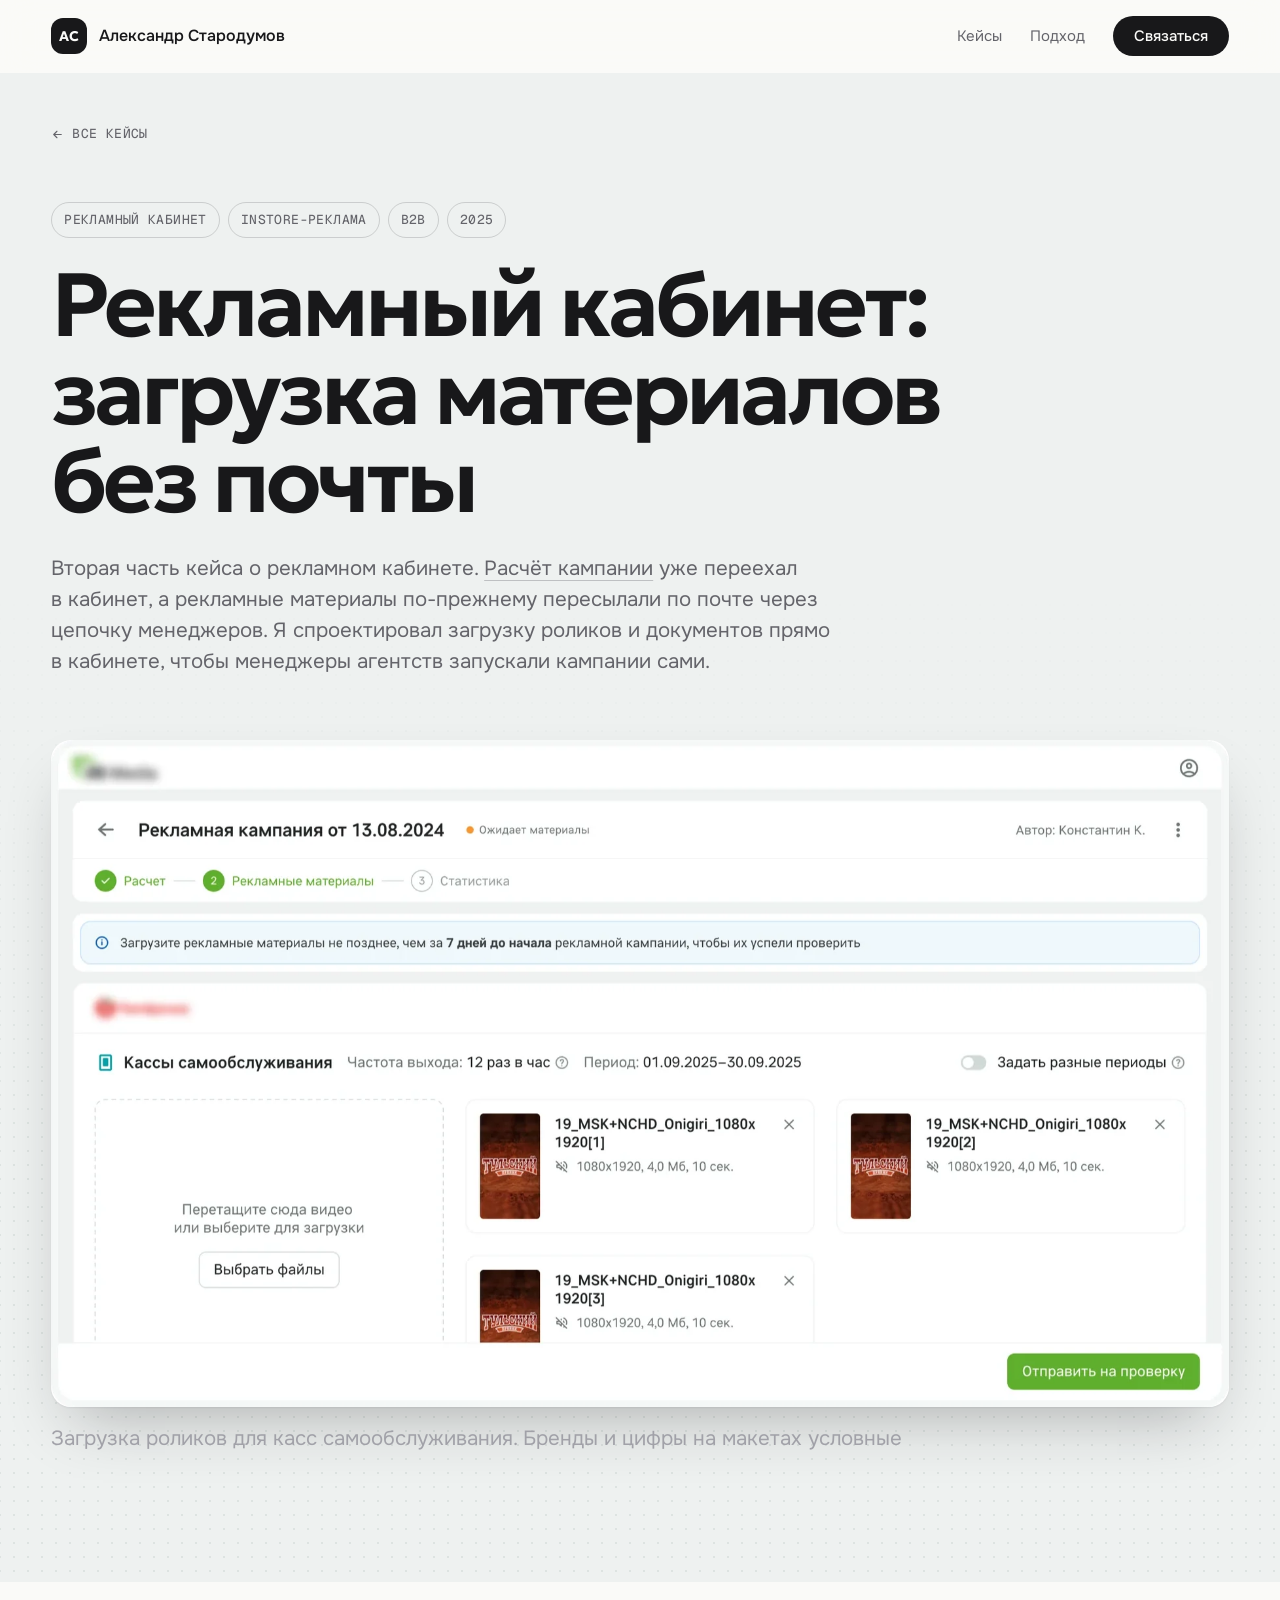
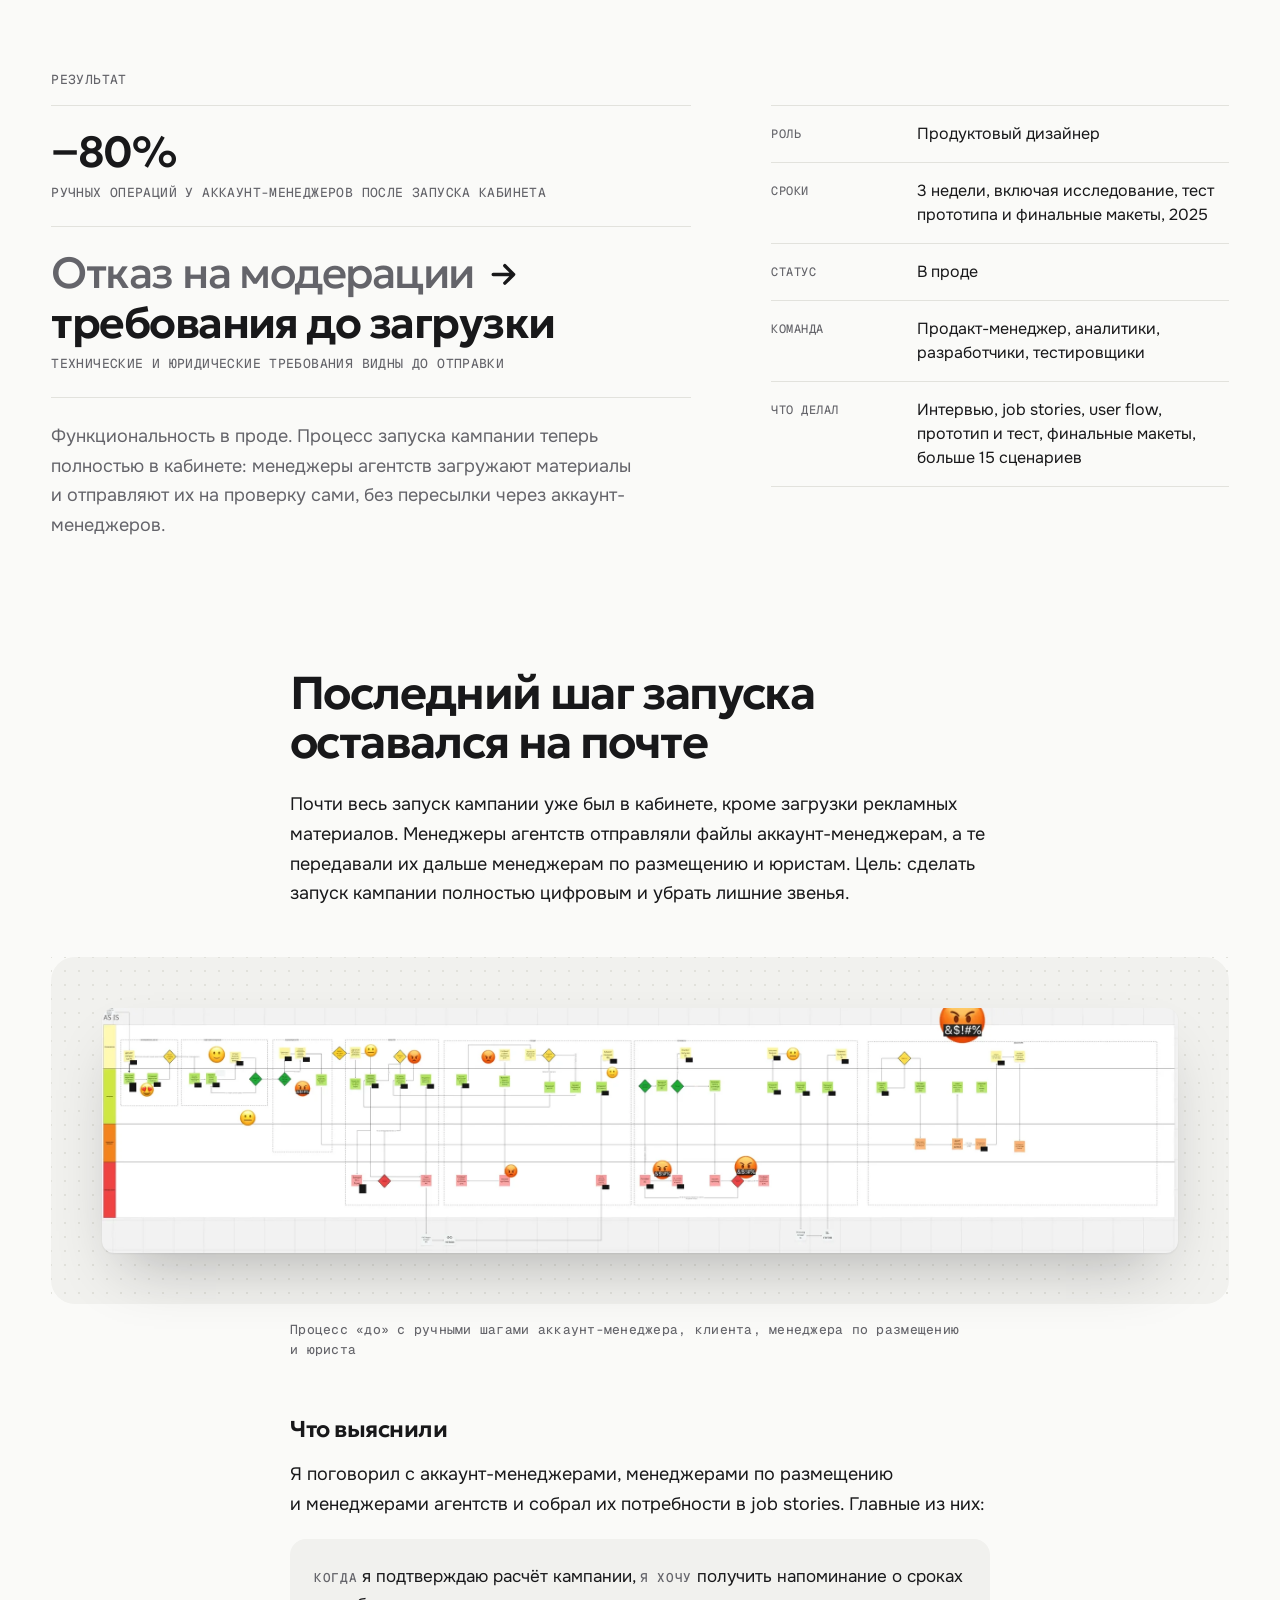
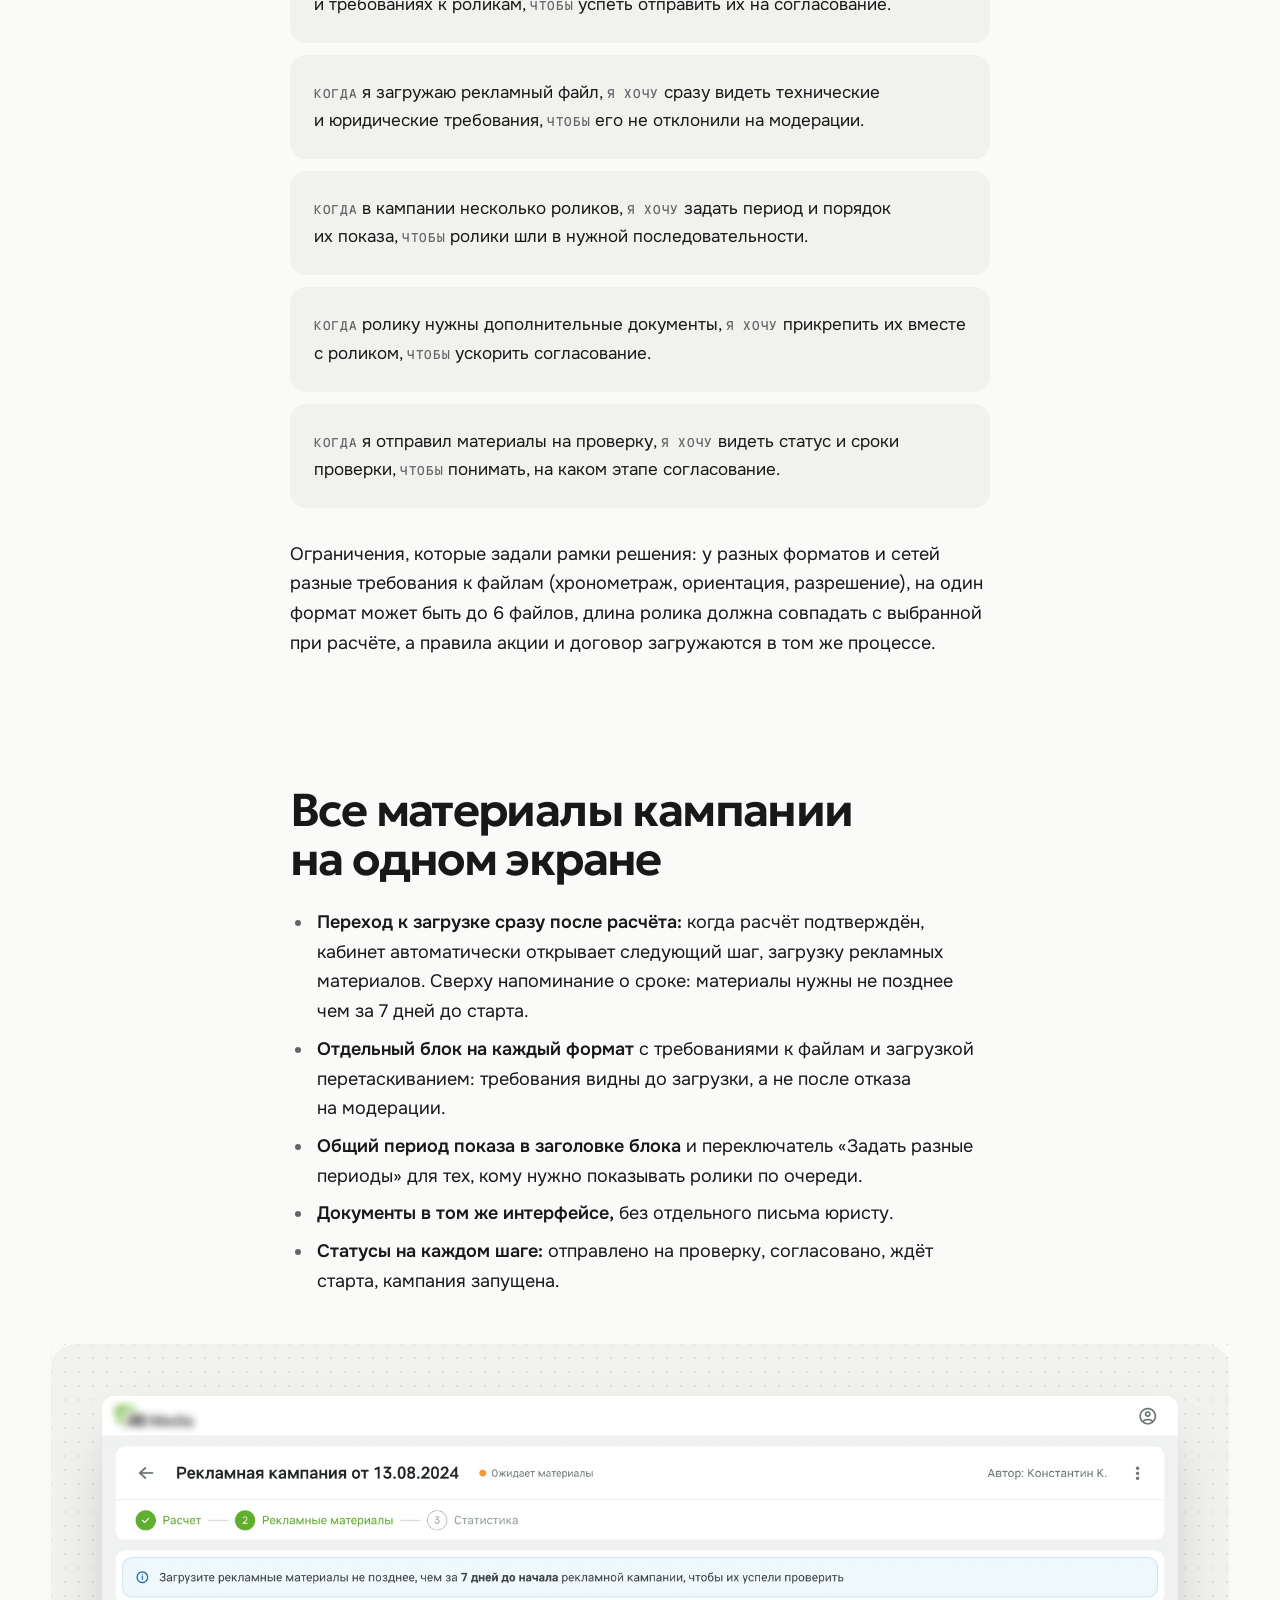
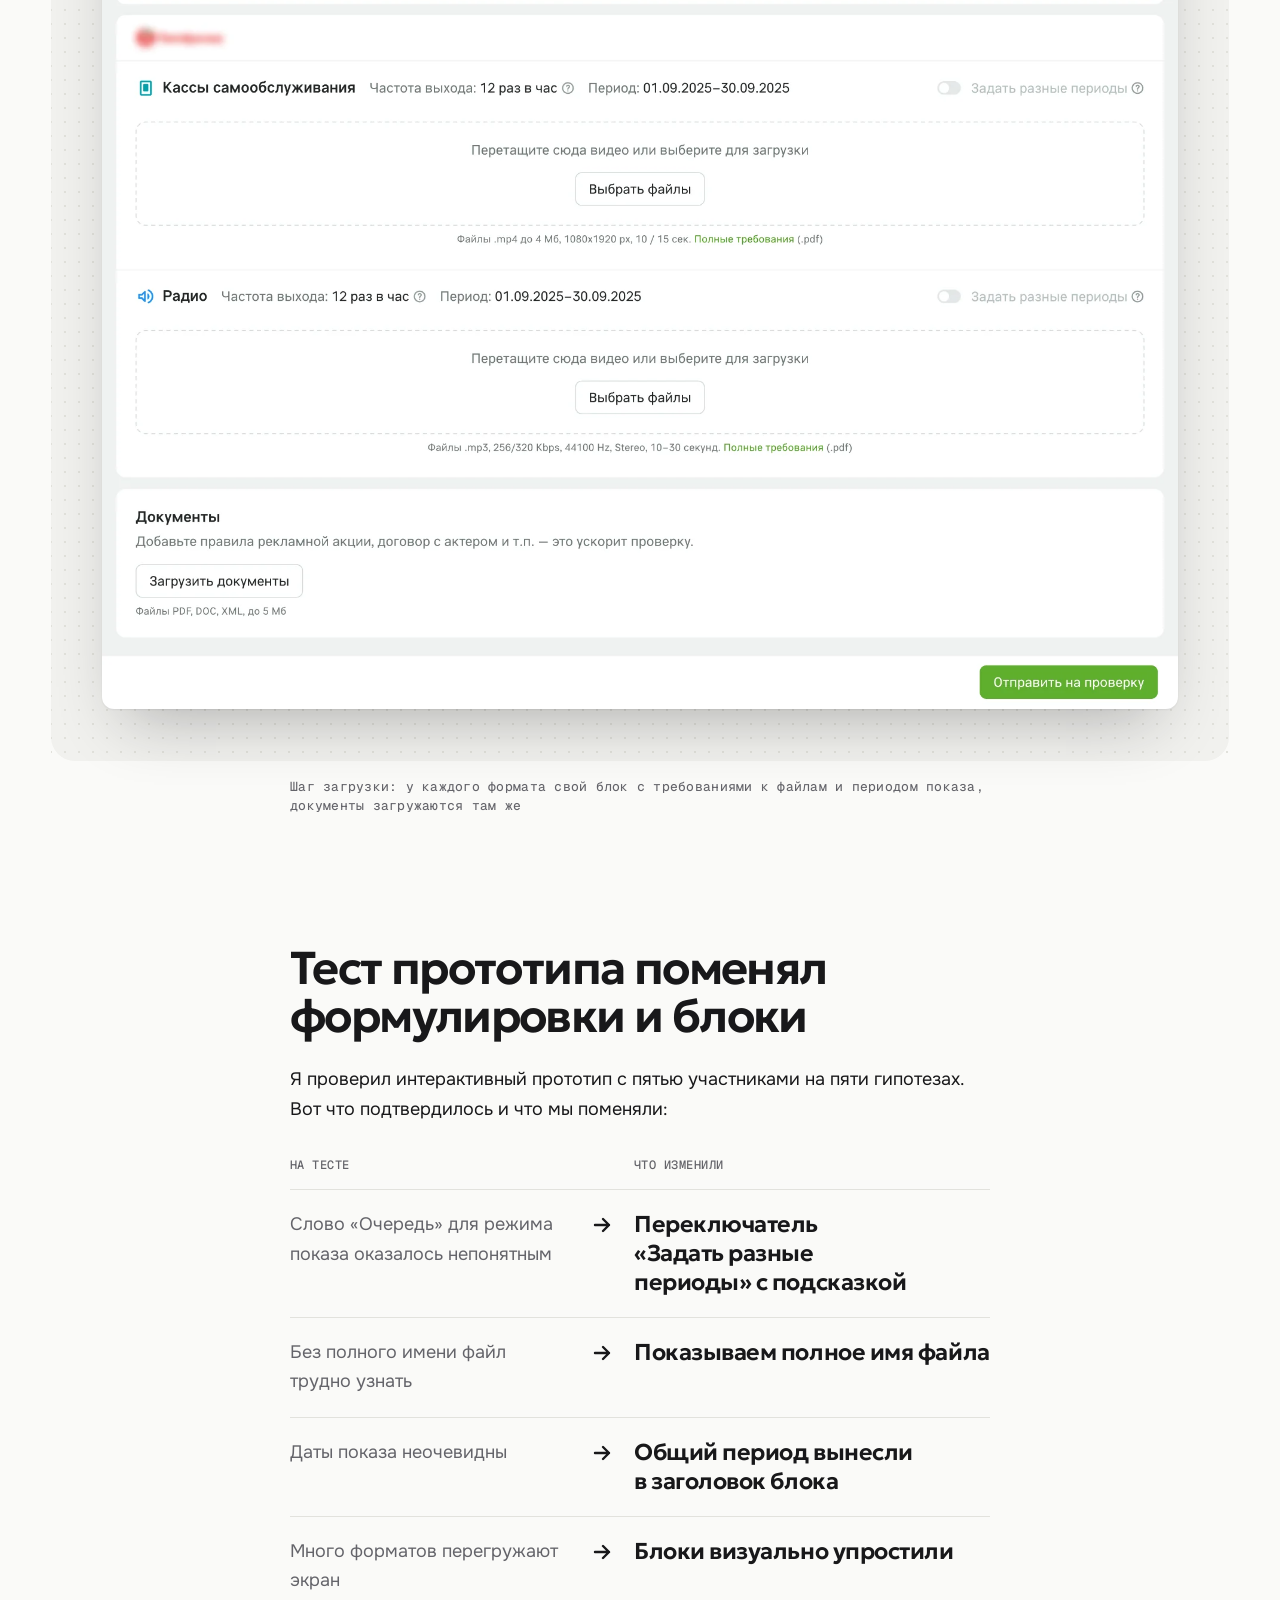
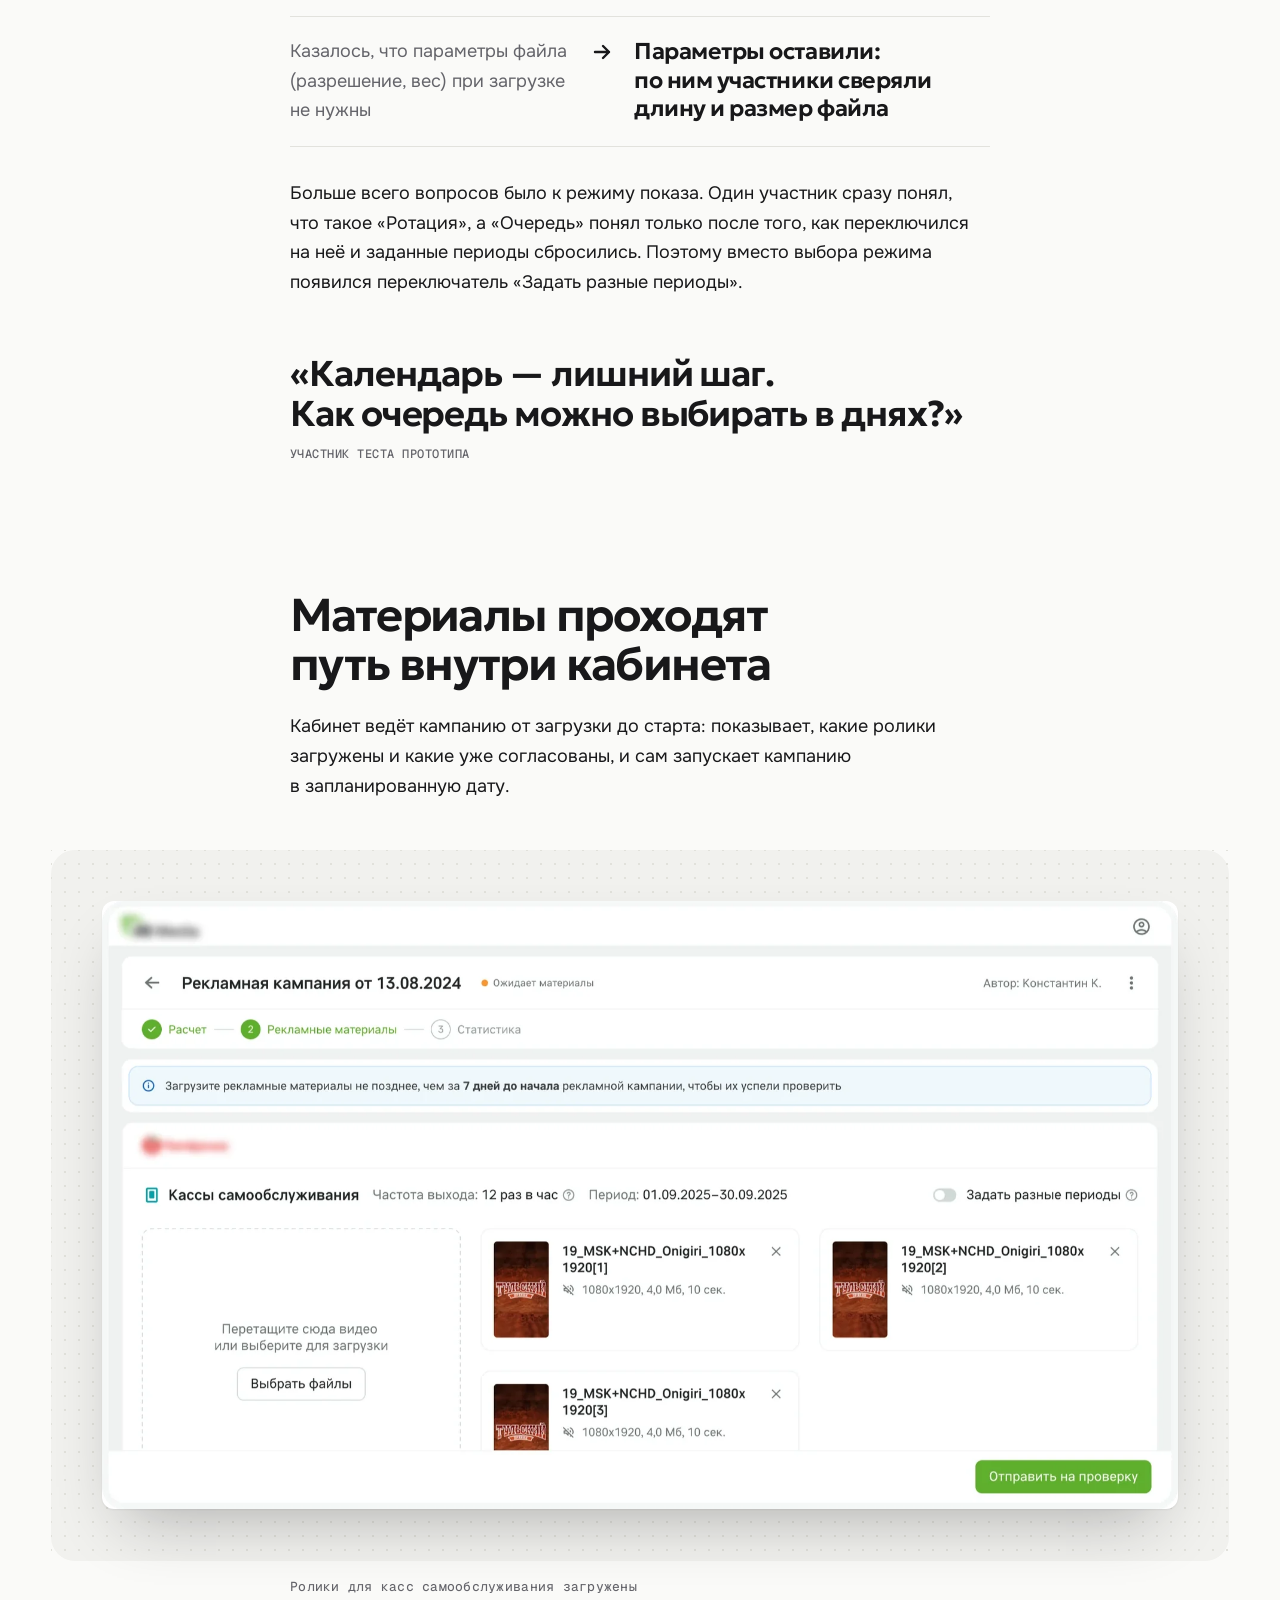
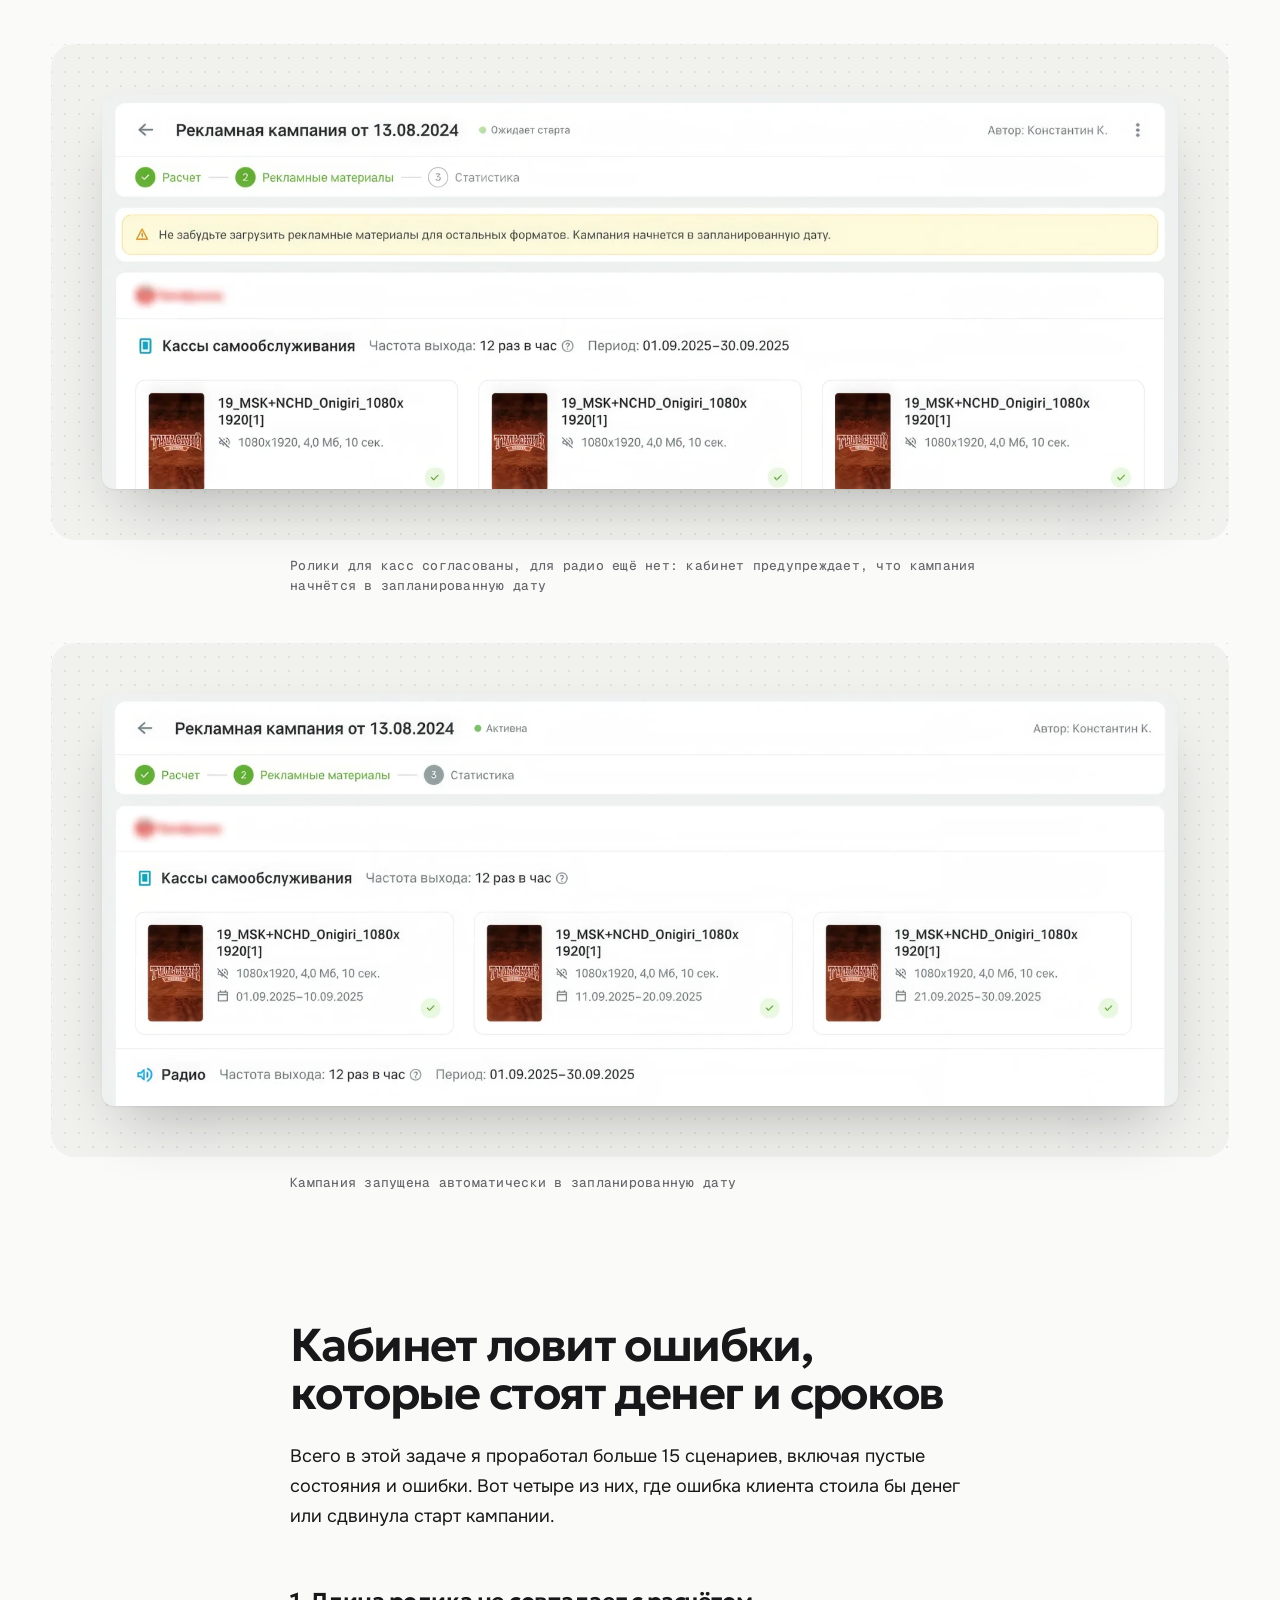
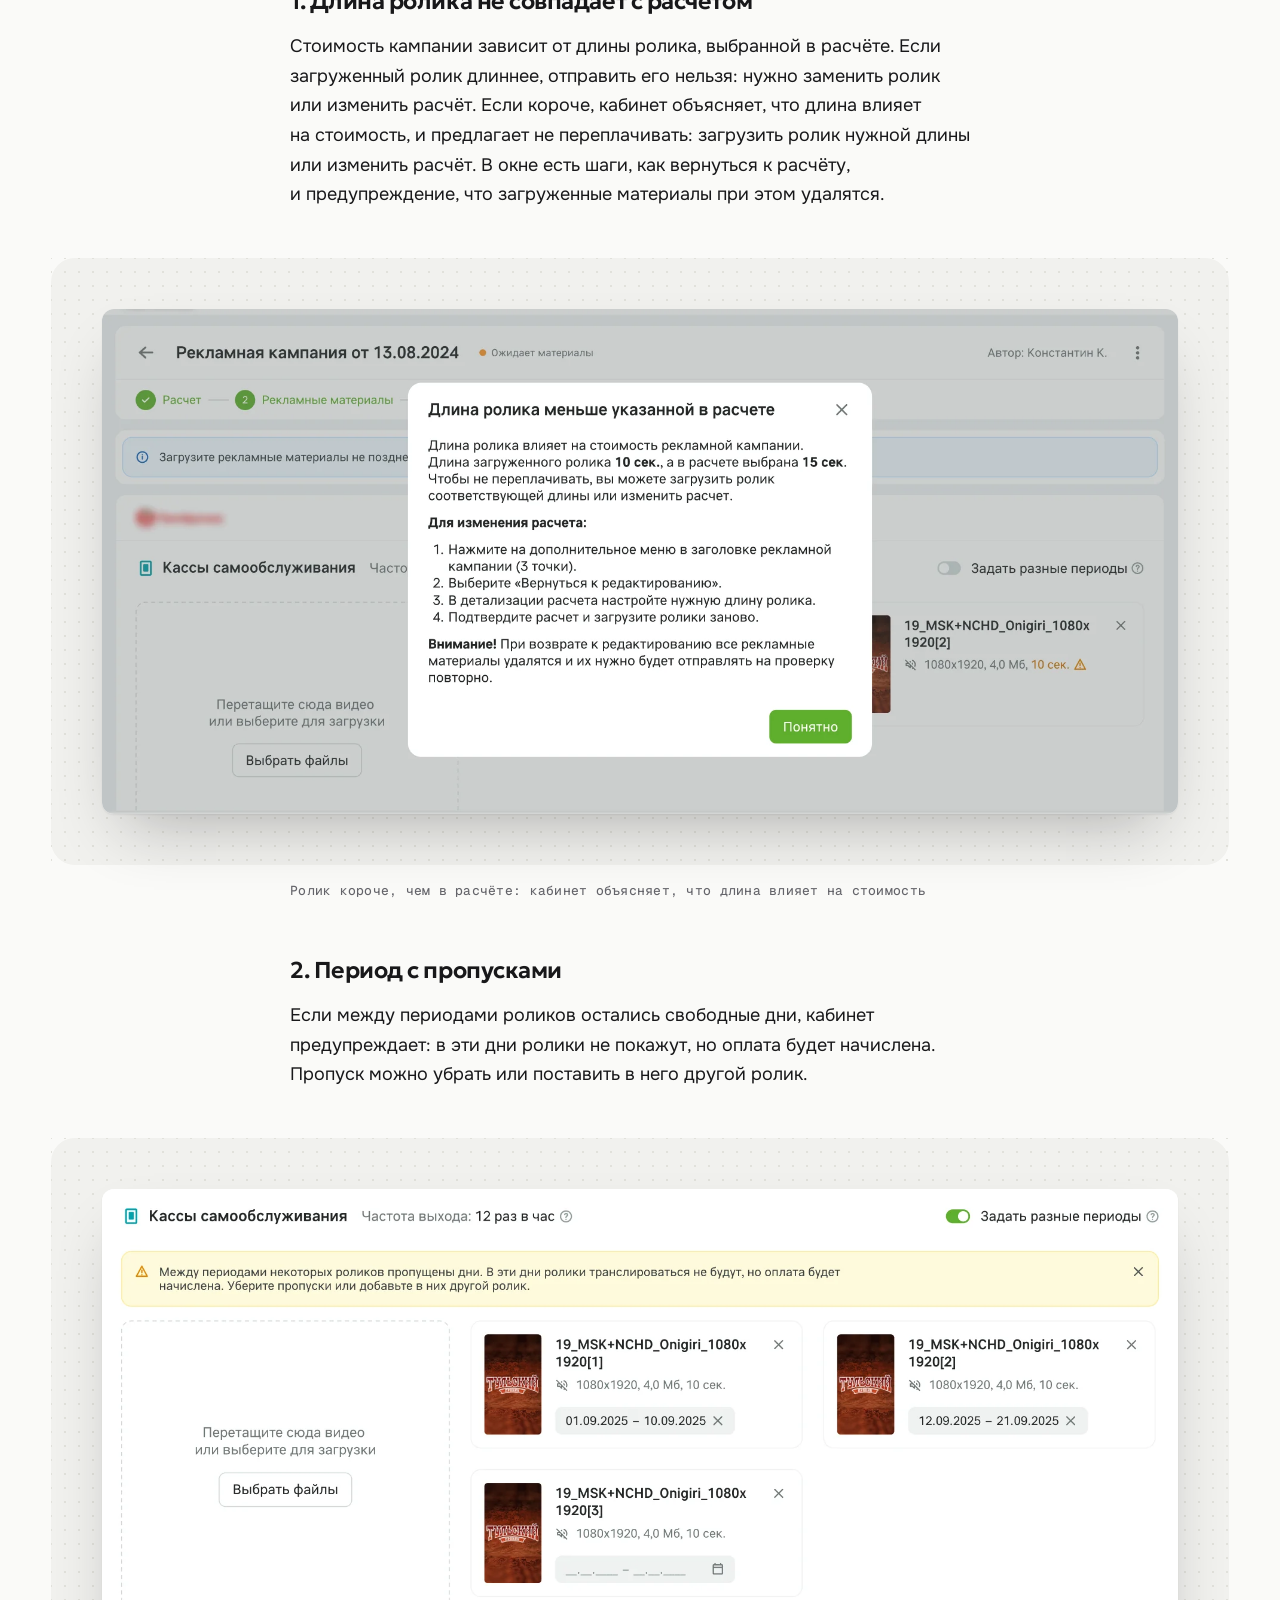
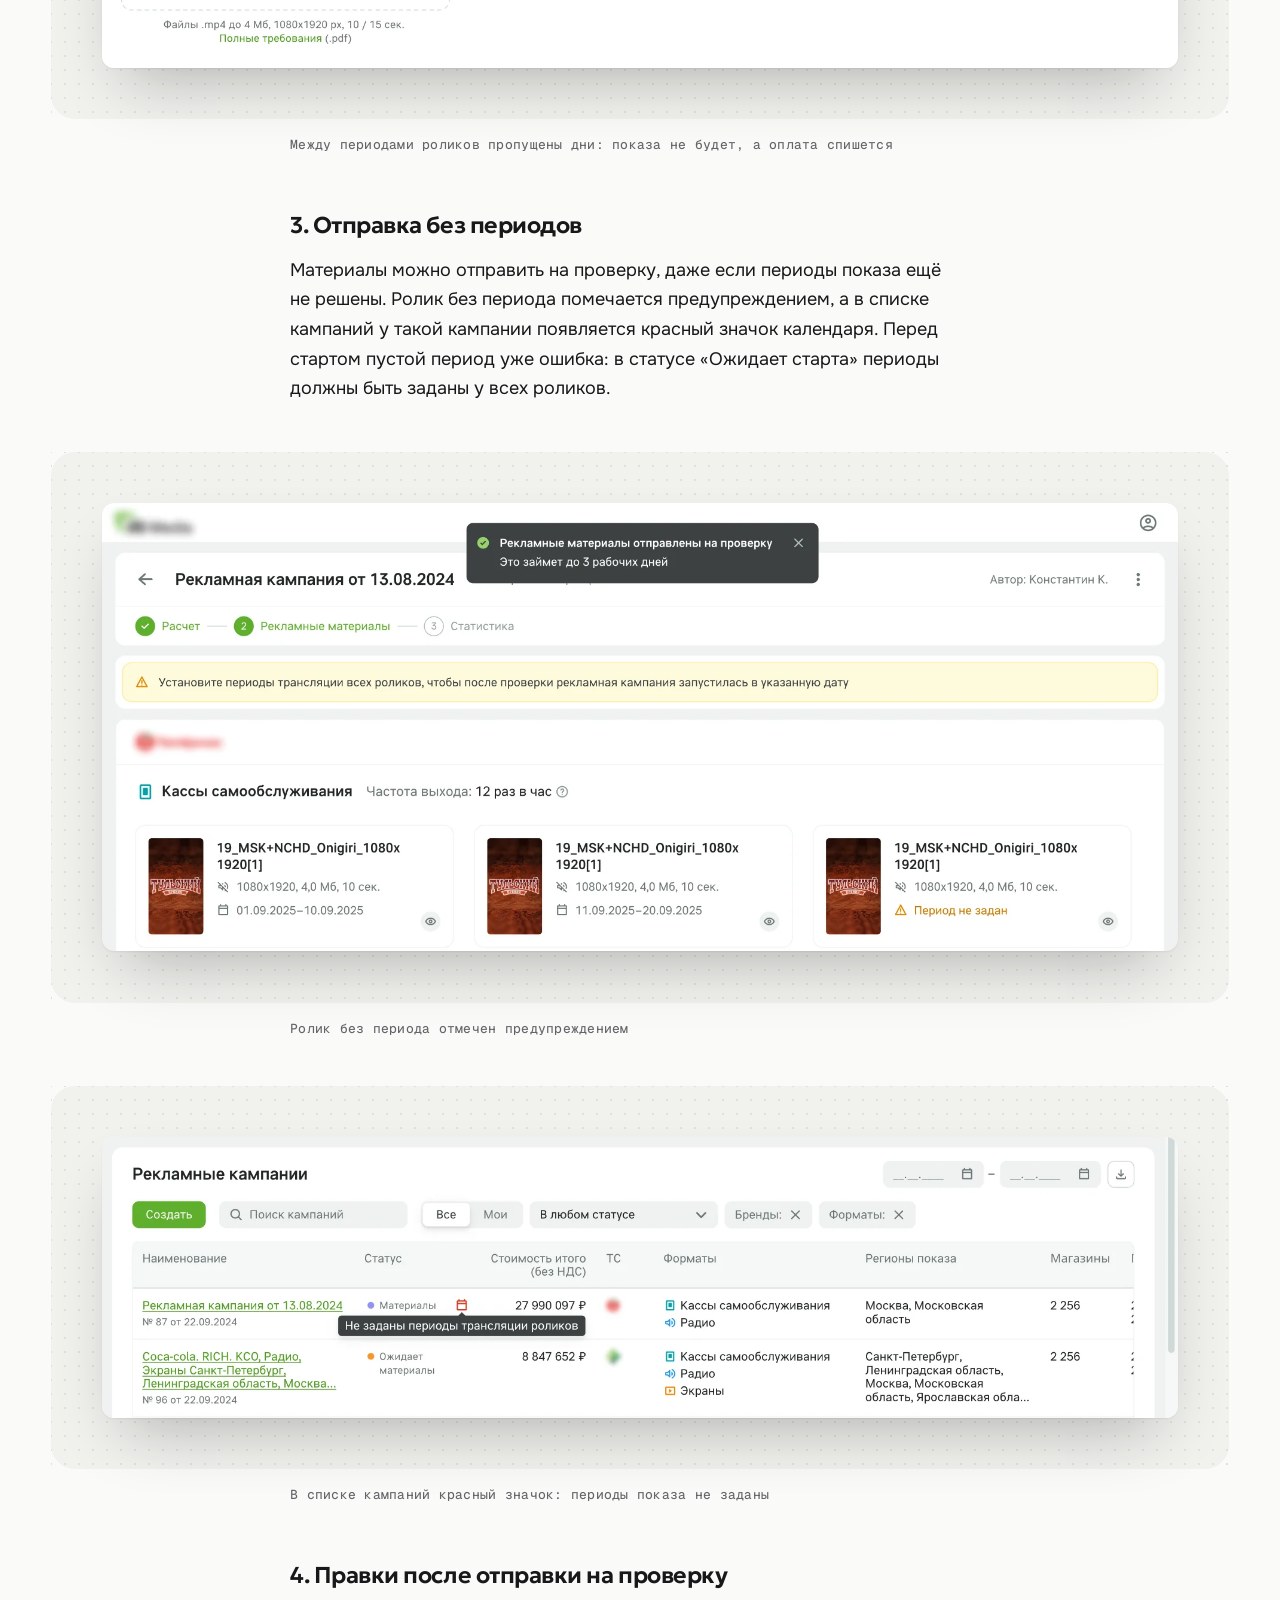
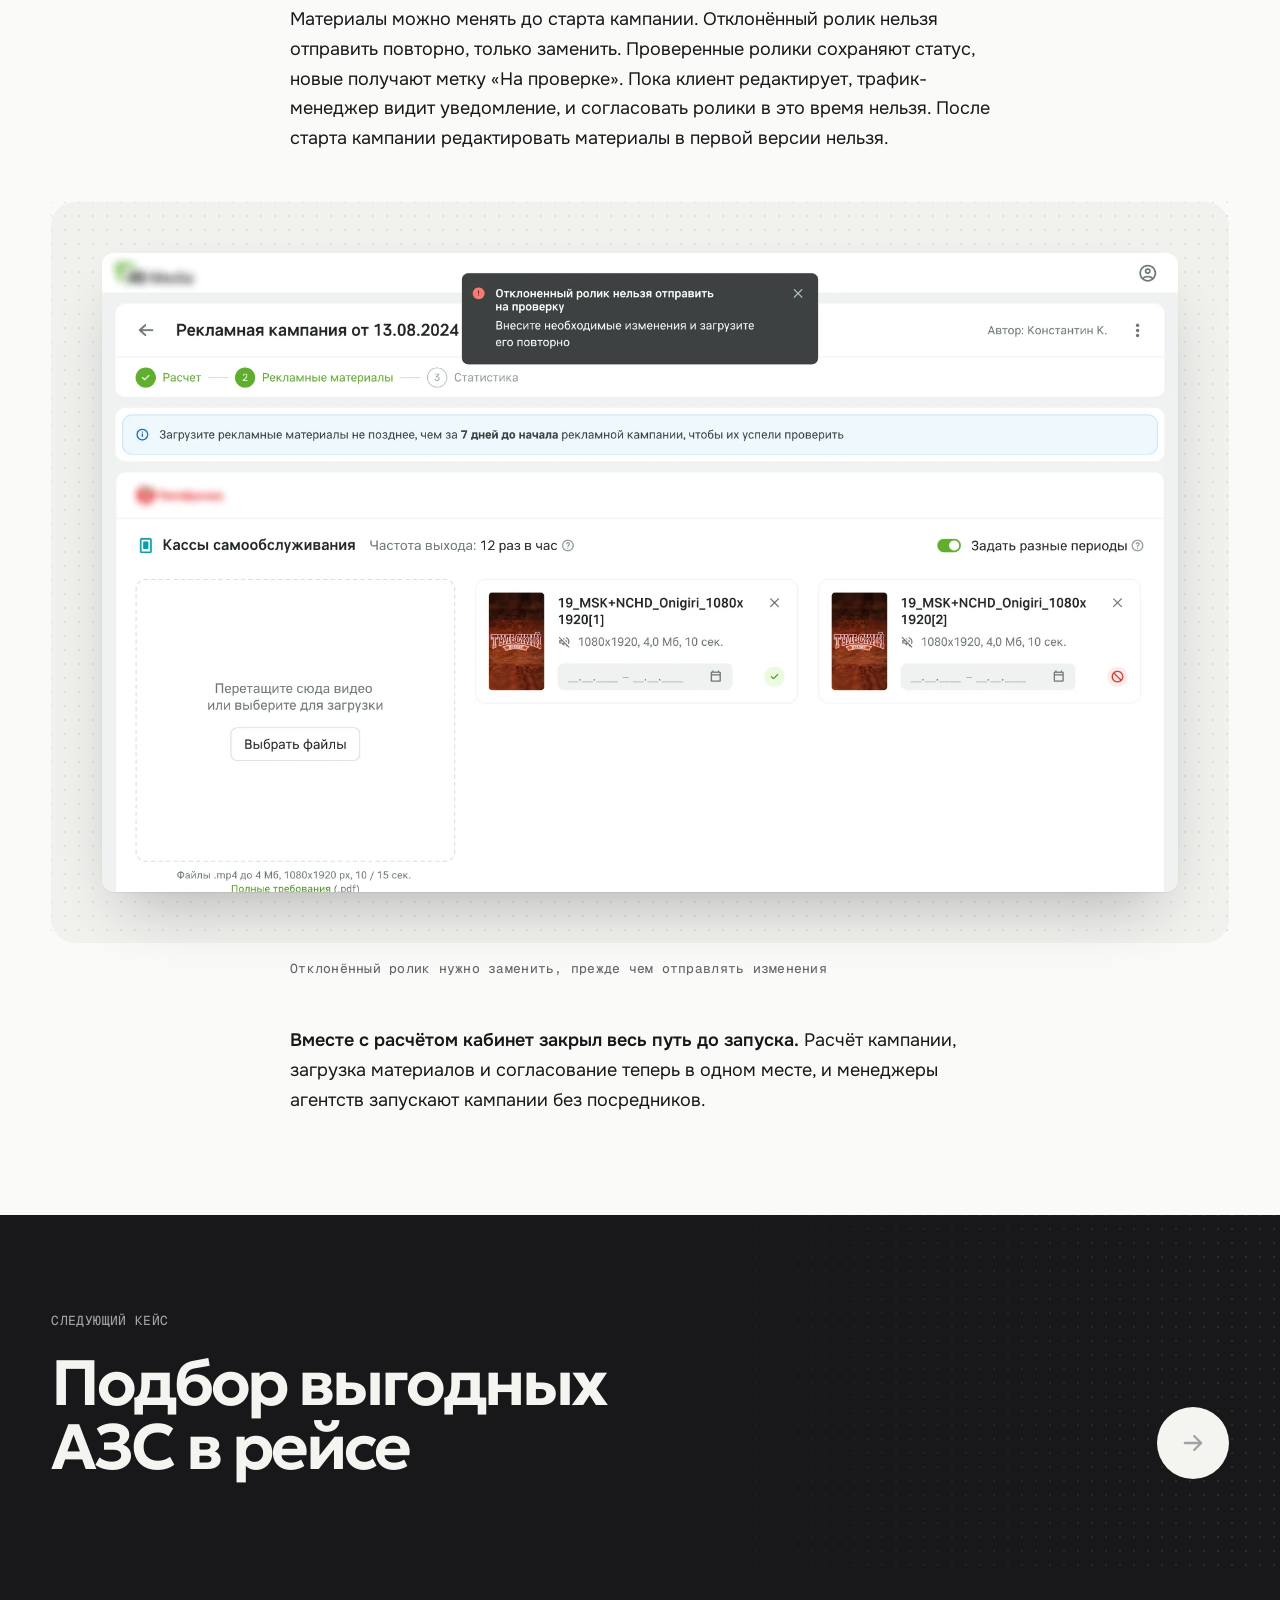
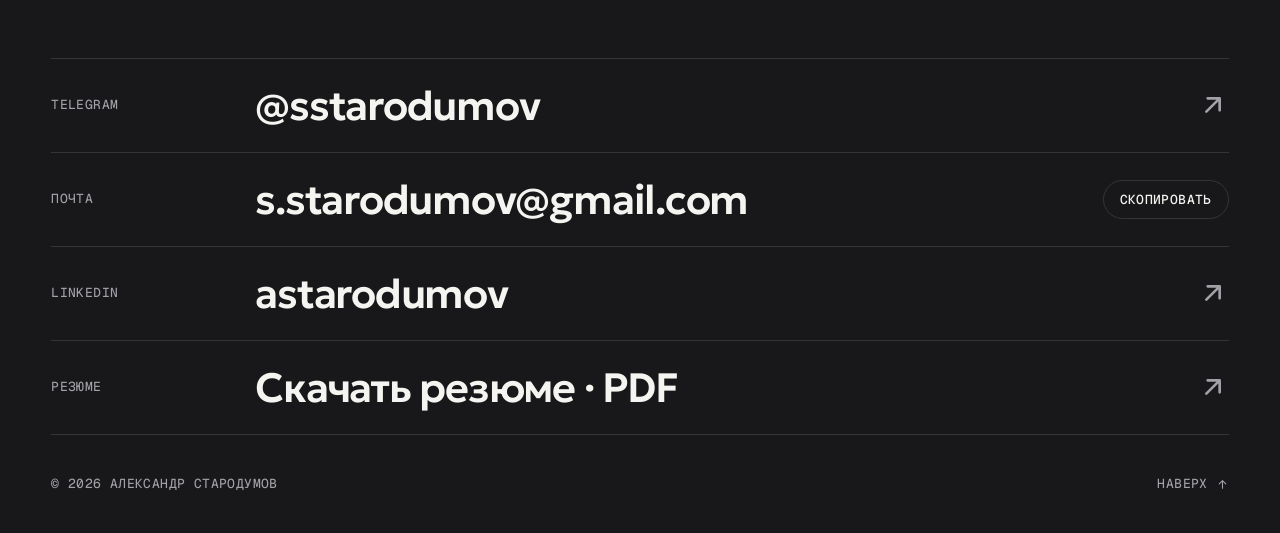
==== commit 4f83cb45: "Отступы и шаг загрузки в кейсах рекламного кабинета Co-Authored-By: Claude Opus 5.5 (1M context) <no" ====
--- a/cases/ads-upload.html
+++ b/cases/ads-upload.html
@@ -10,6 +10,9 @@
   <meta property="og:description" content="Кейс продуктового дизайнера: менеджеры агентств сами загружают ролики и документы и запускают кампании в кабинете.">
   <meta property="og:image" content="https://astarodumov.github.io/assets/img/ads/upload-kso.webp">
   <meta property="og:locale" content="ru_RU">
+  <link rel="icon" href="../favicon.ico" sizes="32x32">
+  <link rel="icon" href="../favicon.svg" type="image/svg+xml">
+  <link rel="apple-touch-icon" href="../apple-touch-icon.png">
   <link rel="stylesheet" href="../assets/fonts.css">
   <link rel="stylesheet" href="../assets/style.css">
 </head>
@@ -78,14 +81,18 @@
         <div class="quote"><span class="k">Когда</span> я отправил материалы на проверку, <span class="k">я хочу</span> видеть статус и сроки проверки, <span class="k">чтобы</span> понимать, на каком этапе согласование.</div>
         <p>Ограничения, которые задали рамки решения: у разных форматов и сетей разные требования к файлам (хронометраж, ориентация, разрешение), на один формат может быть до 6 файлов, длина ролика должна совпадать с выбранной при расчёте, а правила акции и договор загружаются в том же процессе.</p>
 
-        <h2 id="s2" class="reveal">Материалы сгруппированы так, как их размещают</h2>
+        <h2 id="s2" class="reveal">Все материалы кампании на одном экране</h2>
         <ul>
-          <li><b>Загрузка начинается сама</b> сразу после подтверждения расчёта, напоминание о сроке висит сверху: материалы нужны не позднее чем за 7 дней до старта.</li>
+          <li><b>Переход к загрузке сразу после расчёта:</b> когда расчёт подтверждён, кабинет автоматически открывает следующий шаг, загрузку рекламных материалов. Сверху напоминание о сроке: материалы нужны не позднее чем за 7 дней до старта.</li>
           <li><b>Отдельный блок на каждый формат</b> с требованиями к файлам и загрузкой перетаскиванием: требования видны до загрузки, а не после отказа на модерации.</li>
           <li><b>Общий период показа в заголовке блока</b> и переключатель «Задать разные периоды» для тех, кому нужно показывать ролики по очереди.</li>
           <li><b>Документы в том же интерфейсе,</b> без отдельного письма юристу.</li>
           <li><b>Статусы на каждом шаге:</b> отправлено на проверку, согласовано, ждёт старта, кампания запущена.</li>
         </ul>
+        <figure class="wide reveal">
+          <div class="canvas"><img src="../assets/img/ads/upload-step.webp" alt="Шаг загрузки рекламных материалов: напоминание о сроке, блоки касс самообслуживания и радио с требованиями к файлам и периодом показа, блок документов" width="1800" height="1530" loading="lazy"></div>
+          <figcaption>Шаг загрузки: у каждого формата свой блок с требованиями к файлам и периодом показа, документы загружаются там же</figcaption>
+        </figure>
 
         <h2 id="s3" class="reveal">Тест прототипа поменял формулировки и блоки</h2>
         <p>Я проверил интерактивный прототип с пятью участниками на пяти гипотезах. Вот что подтвердилось и что мы поменяли:</p>
--- a/assets/style.css
+++ b/assets/style.css
@@ -363,7 +363,7 @@
 
 .quote { margin: 0 0 12px; padding: 24px; border-radius: var(--r-md); background: var(--surface); font-size: 17px; }
 .quote .k { font: 500 0.74em/1 var(--f-mono); letter-spacing: 0.05em; text-transform: uppercase; color: var(--muted); }
-.quote:last-of-type { margin-bottom: 28px; }
+.quote + :not(.quote) { margin-top: 32px; }
 /* Цитата с подписью */
 .voice { margin: 56px 0 0; }
 .voice blockquote { margin: 0; font: 600 clamp(26px, 2.8vw, 36px)/1.12 var(--f-display); letter-spacing: -0.03em; text-wrap: balance; }
@@ -371,6 +371,7 @@
 
 /* Пары «на тесте → что изменили» */
 .pairs { margin: 32px 0 0; }
+.pairs + p { margin-top: 32px; }
 .pairs-row { display: grid; grid-template-columns: 280px 24px minmax(0, 1fr); gap: 20px; align-items: start; padding: 20px 0; border-bottom: 1px solid var(--line); }
 .pairs-row .was { color: var(--muted); }
 .pairs-row .now { font: 600 23px/1.25 var(--f-display); letter-spacing: -0.02em; text-wrap: balance; }
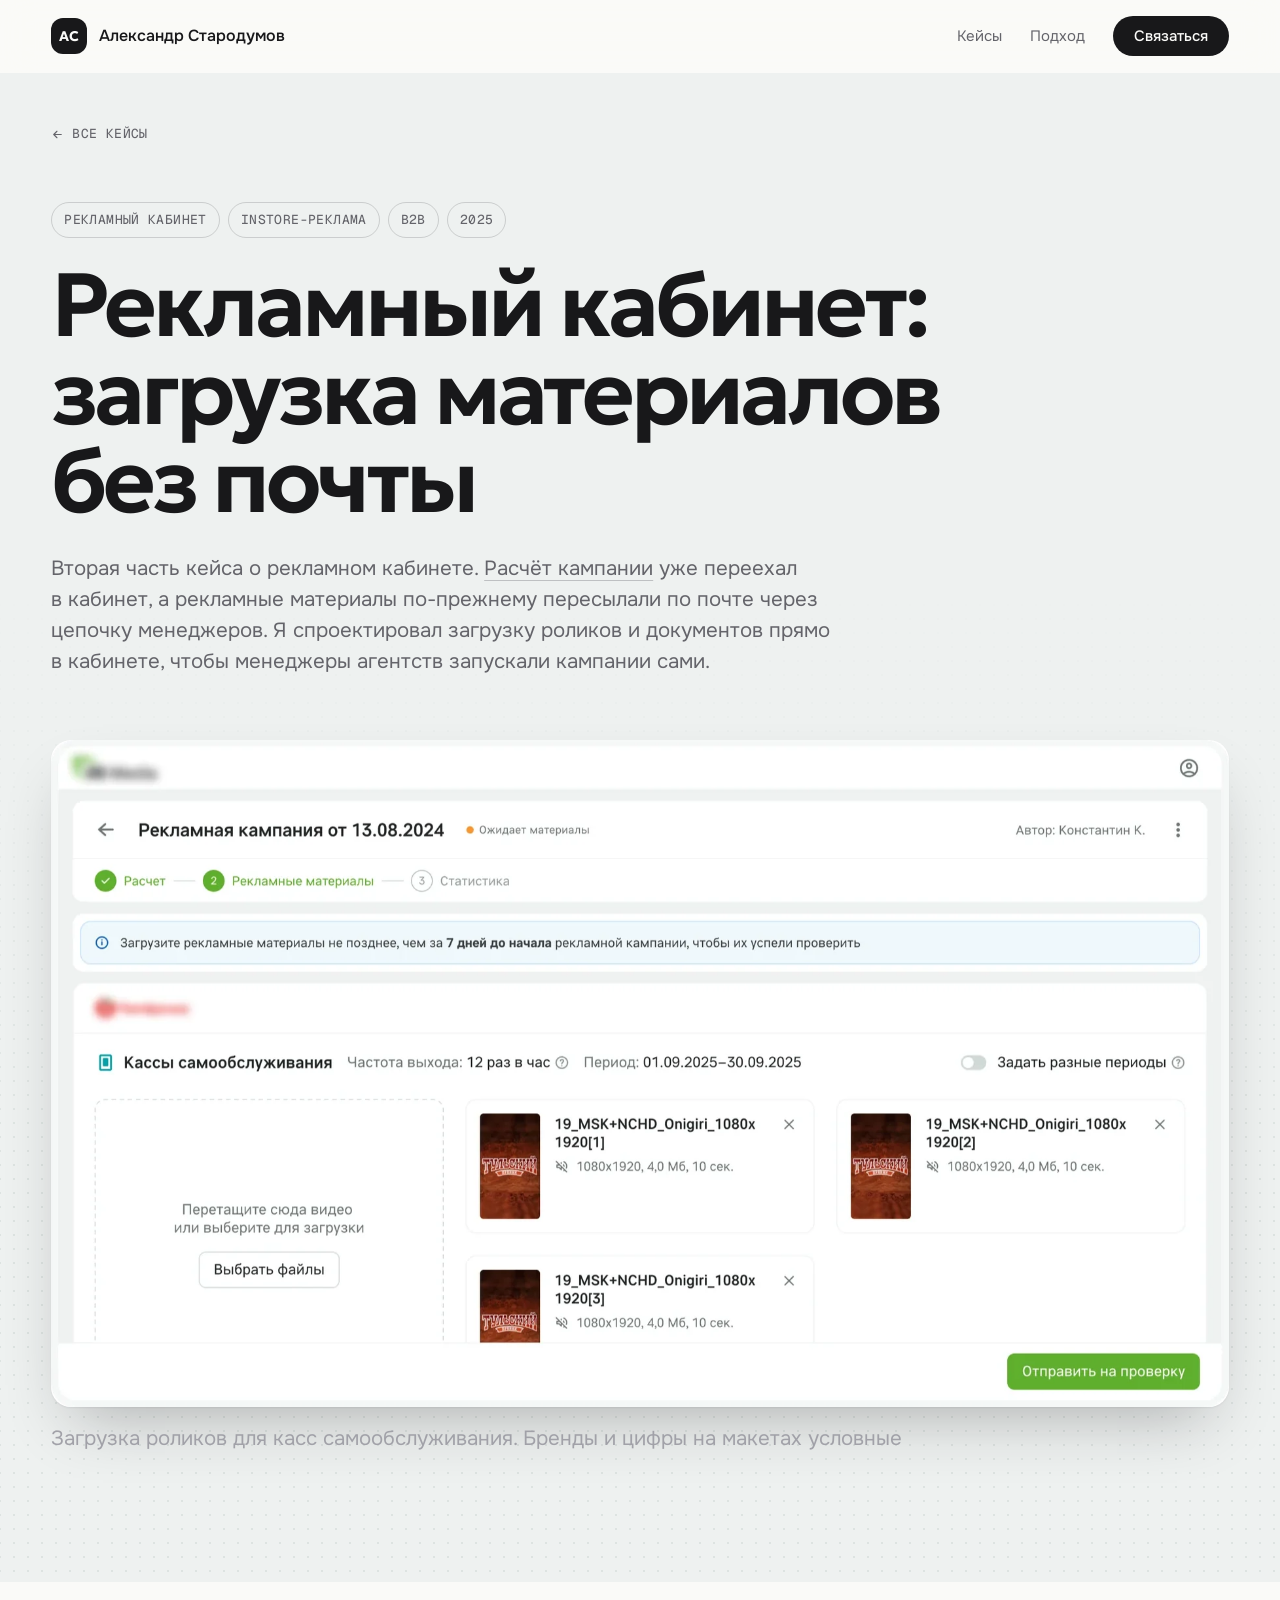
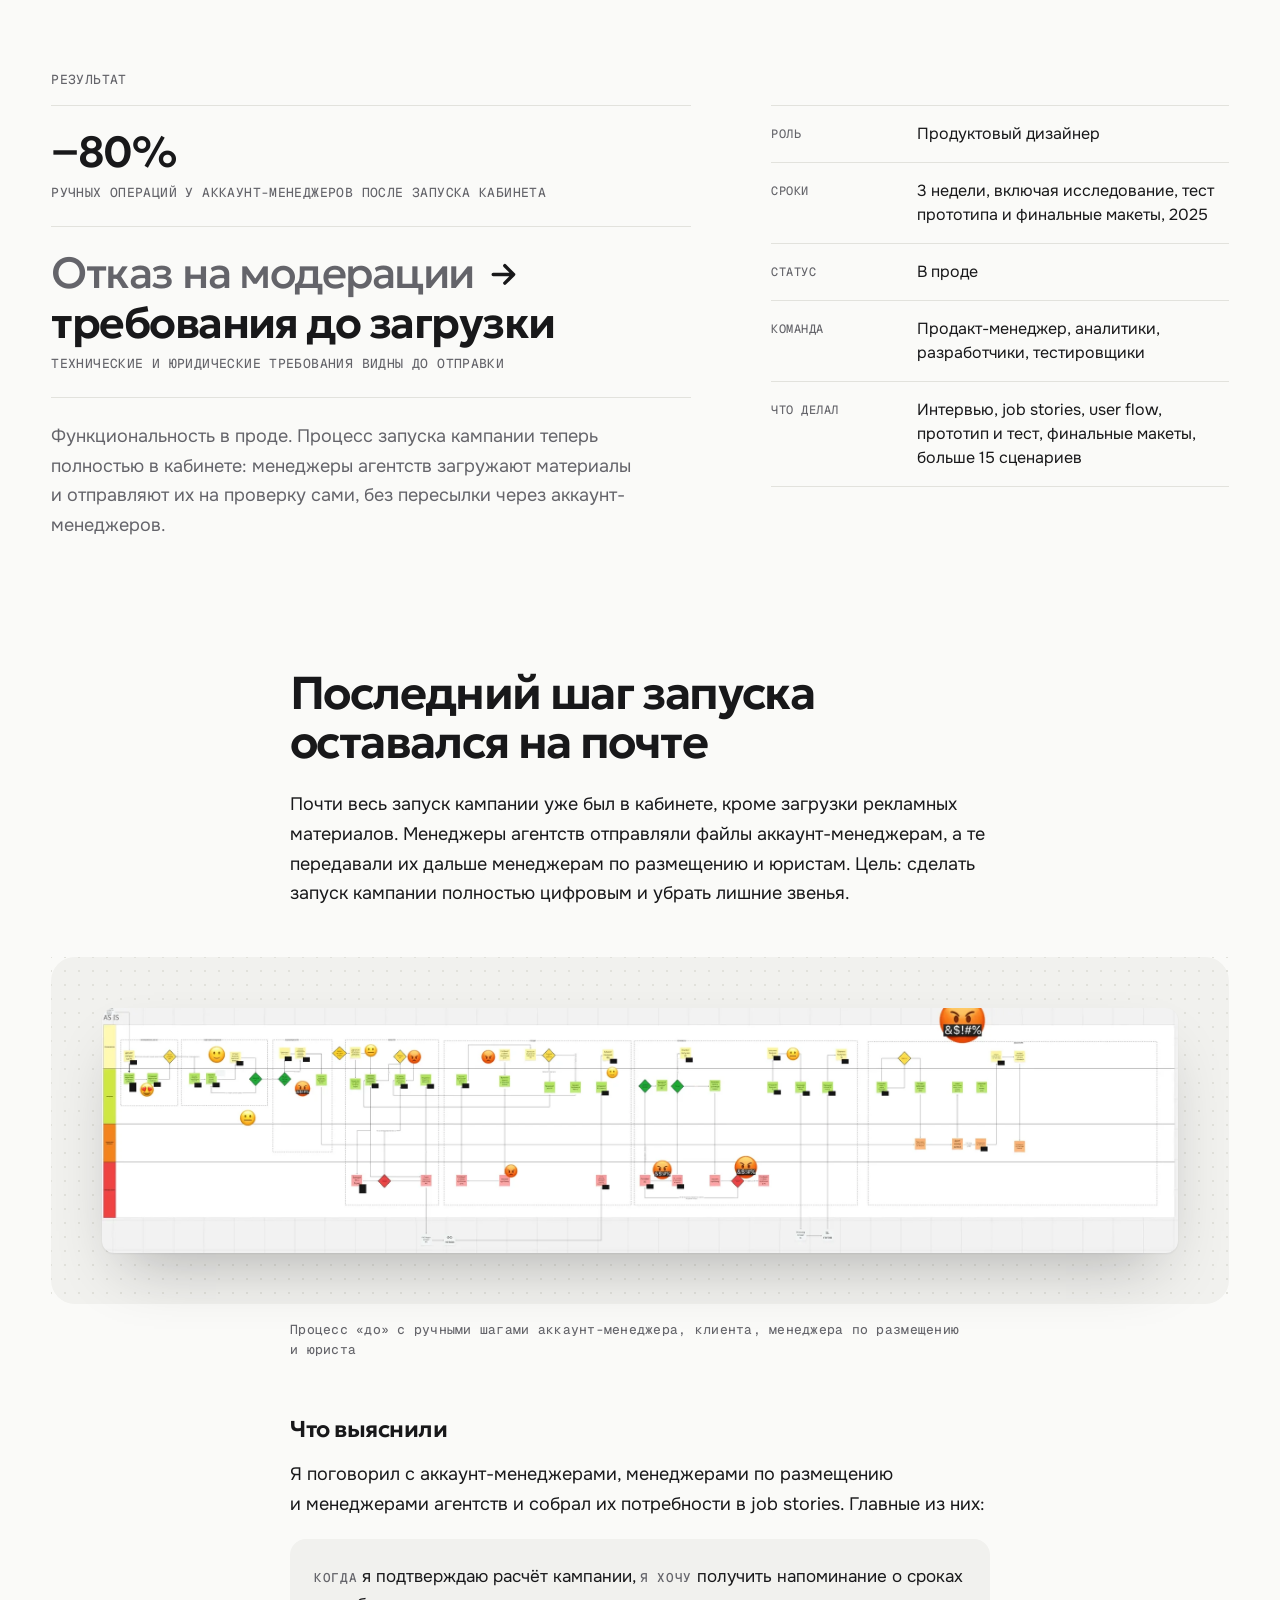
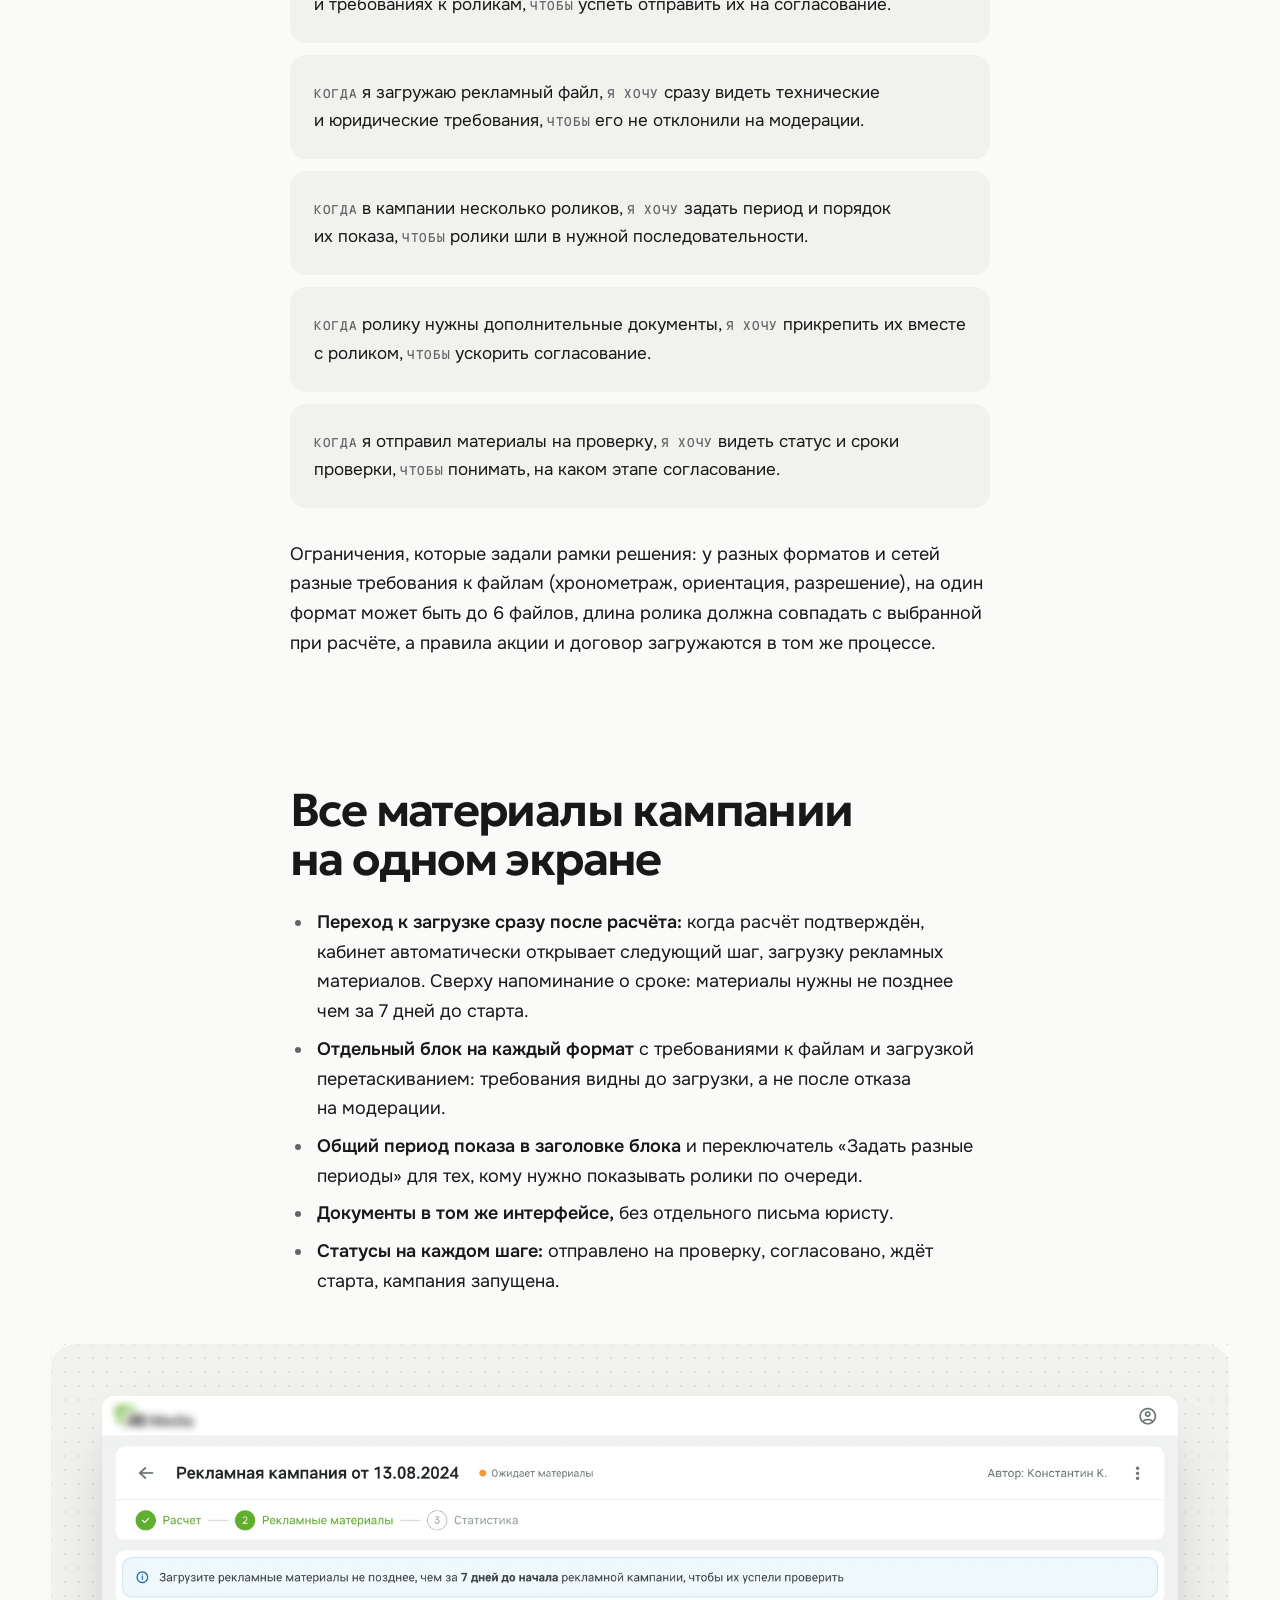
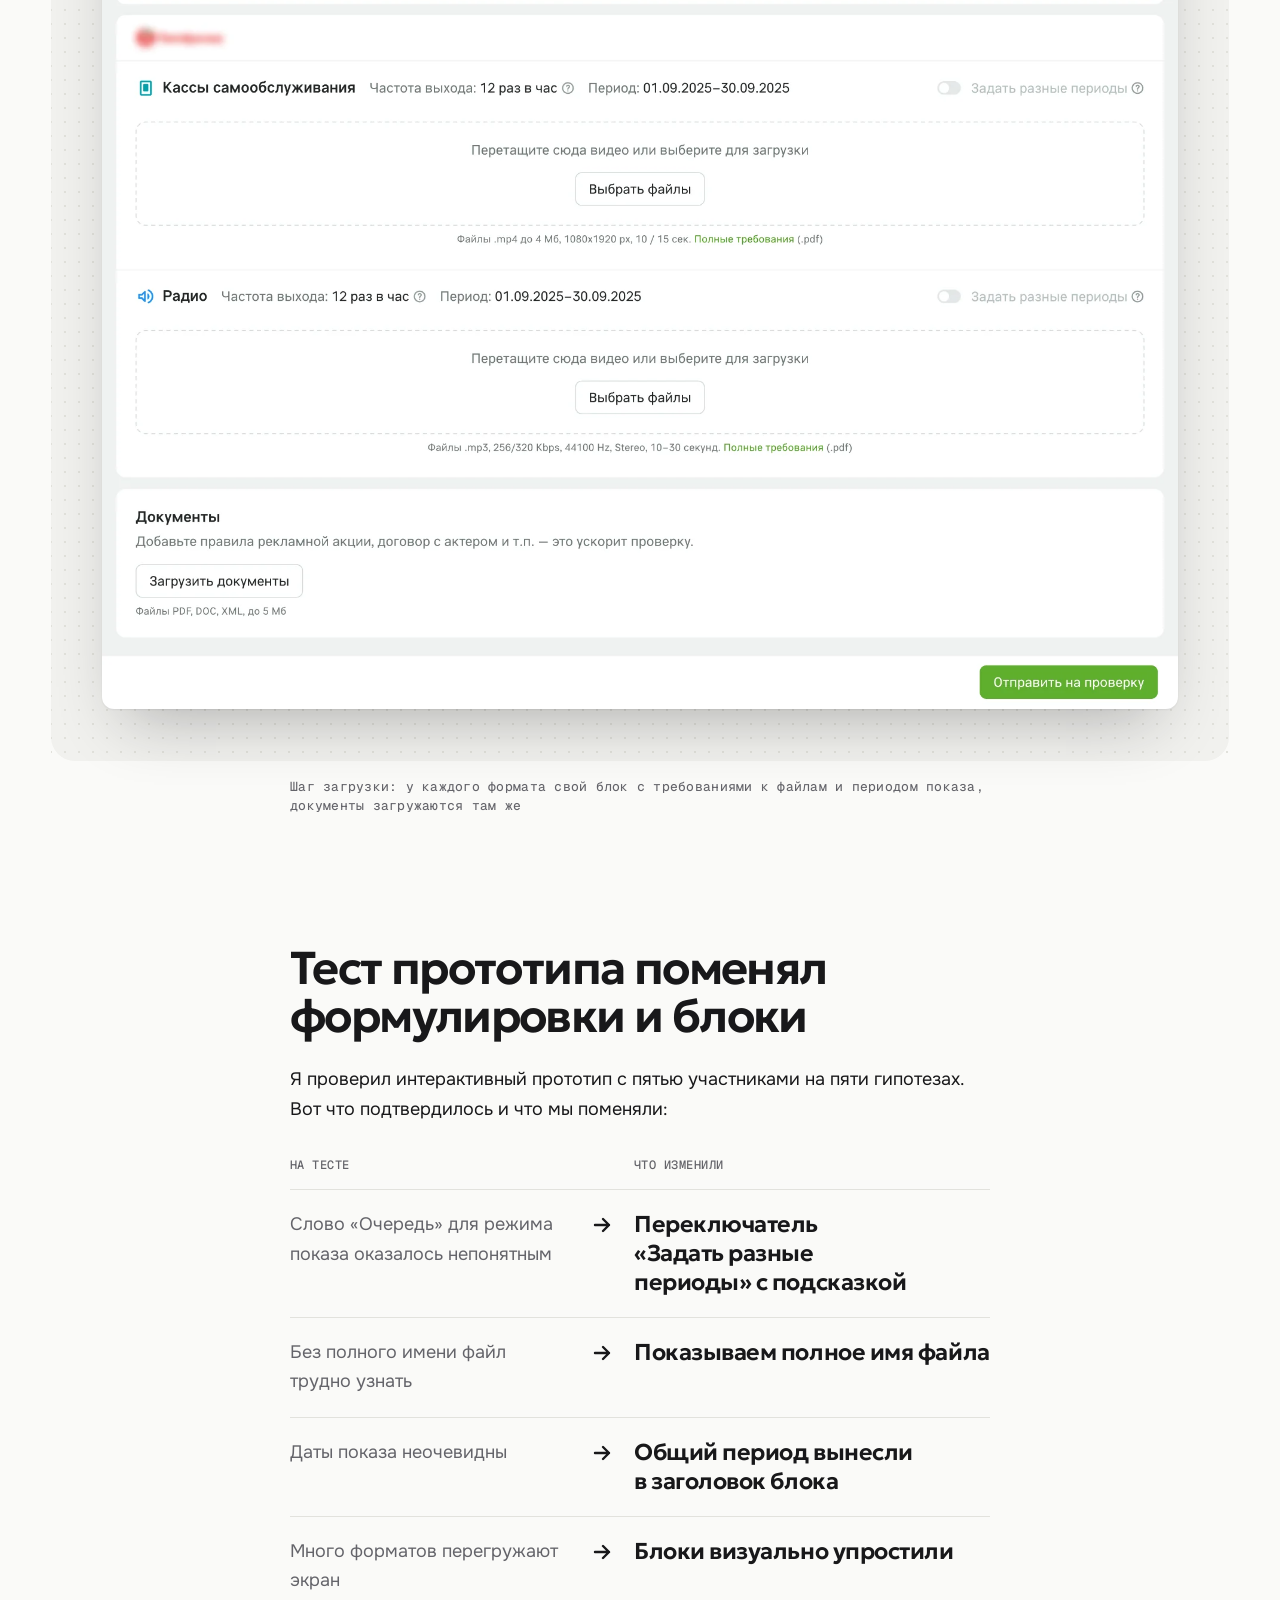
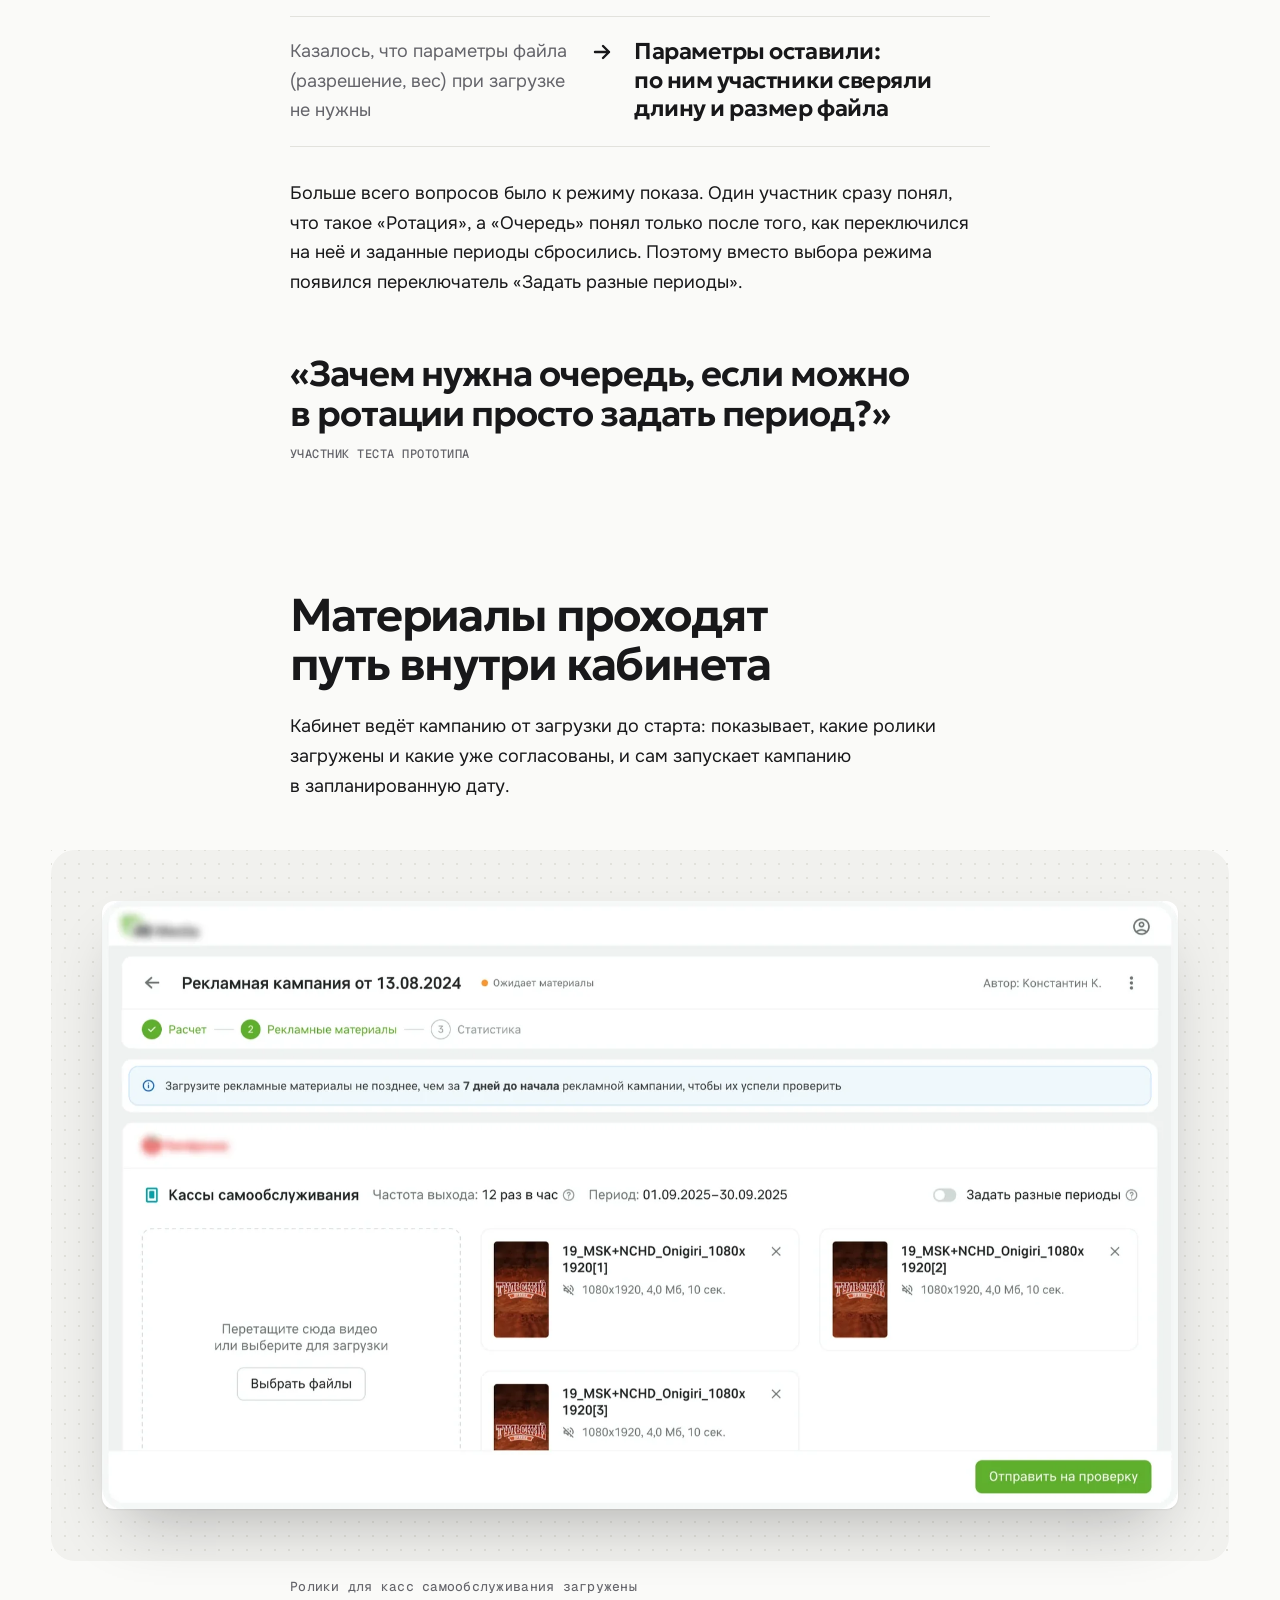
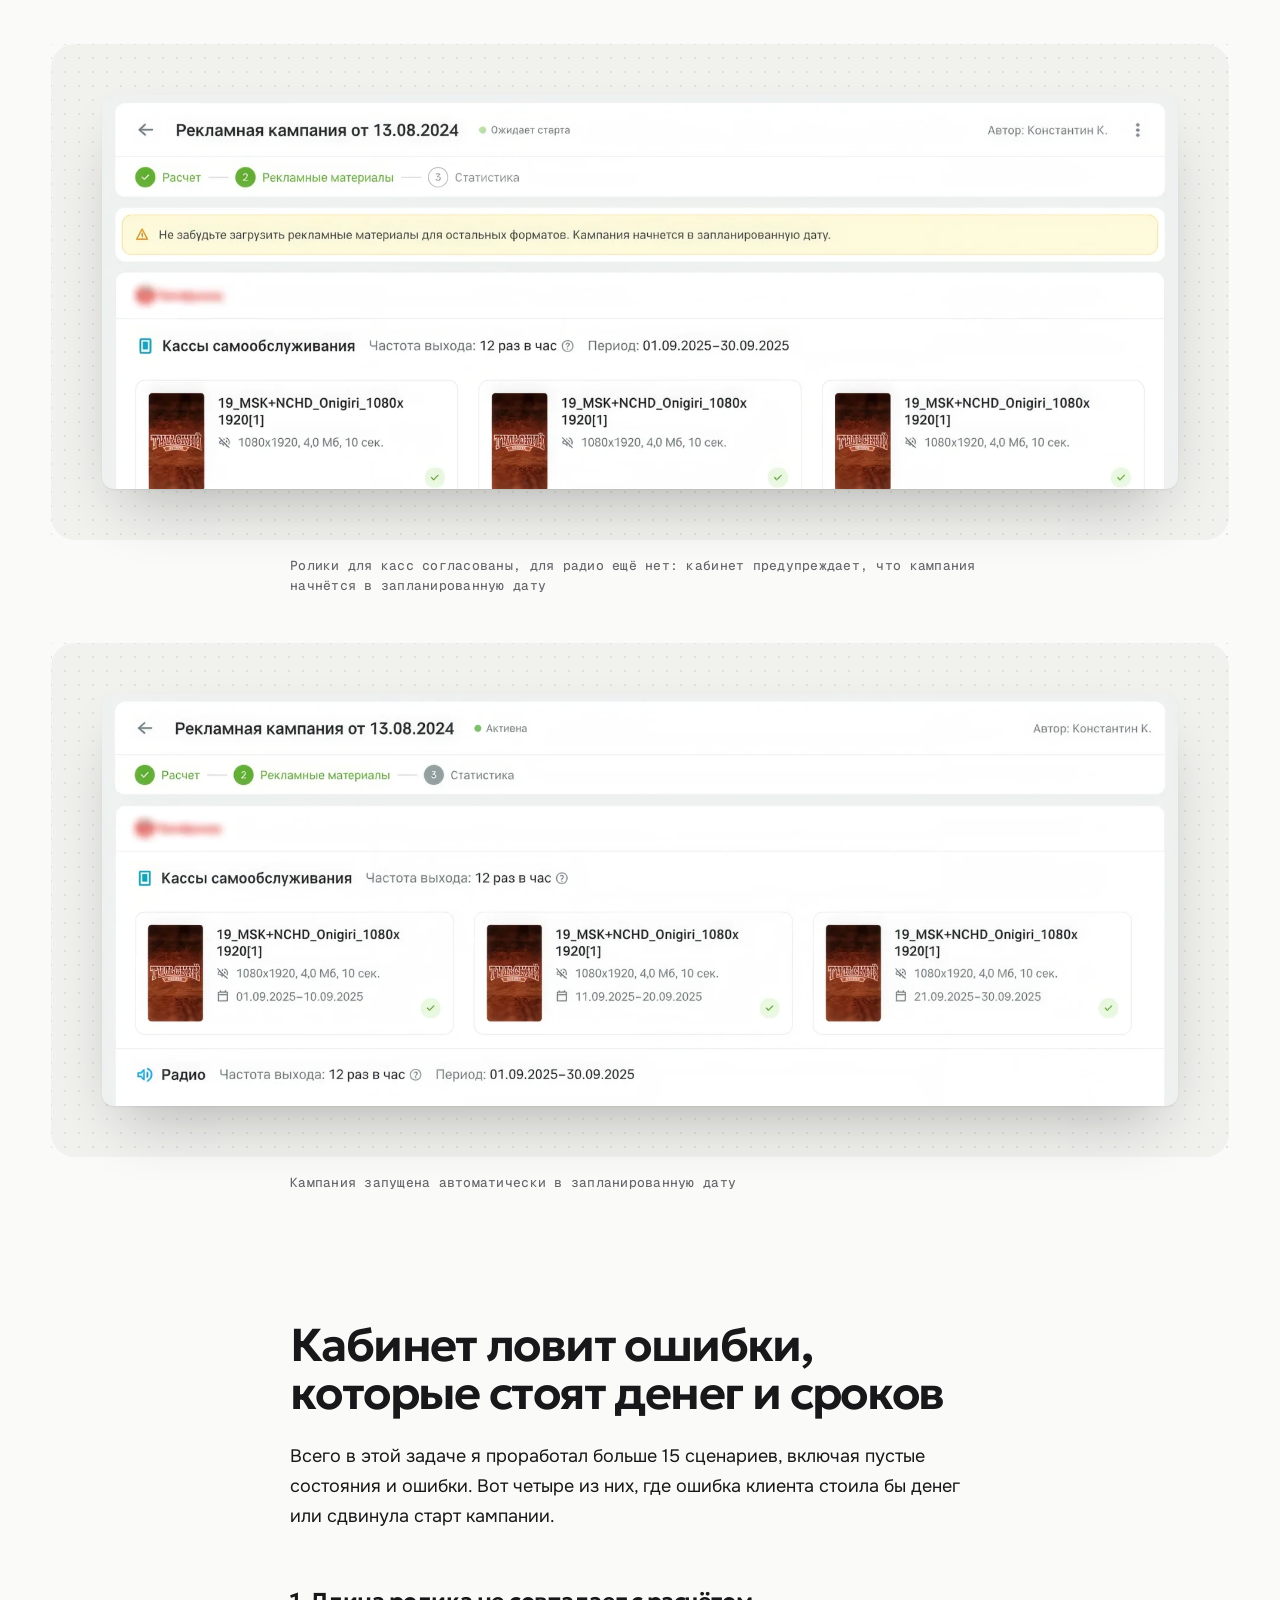
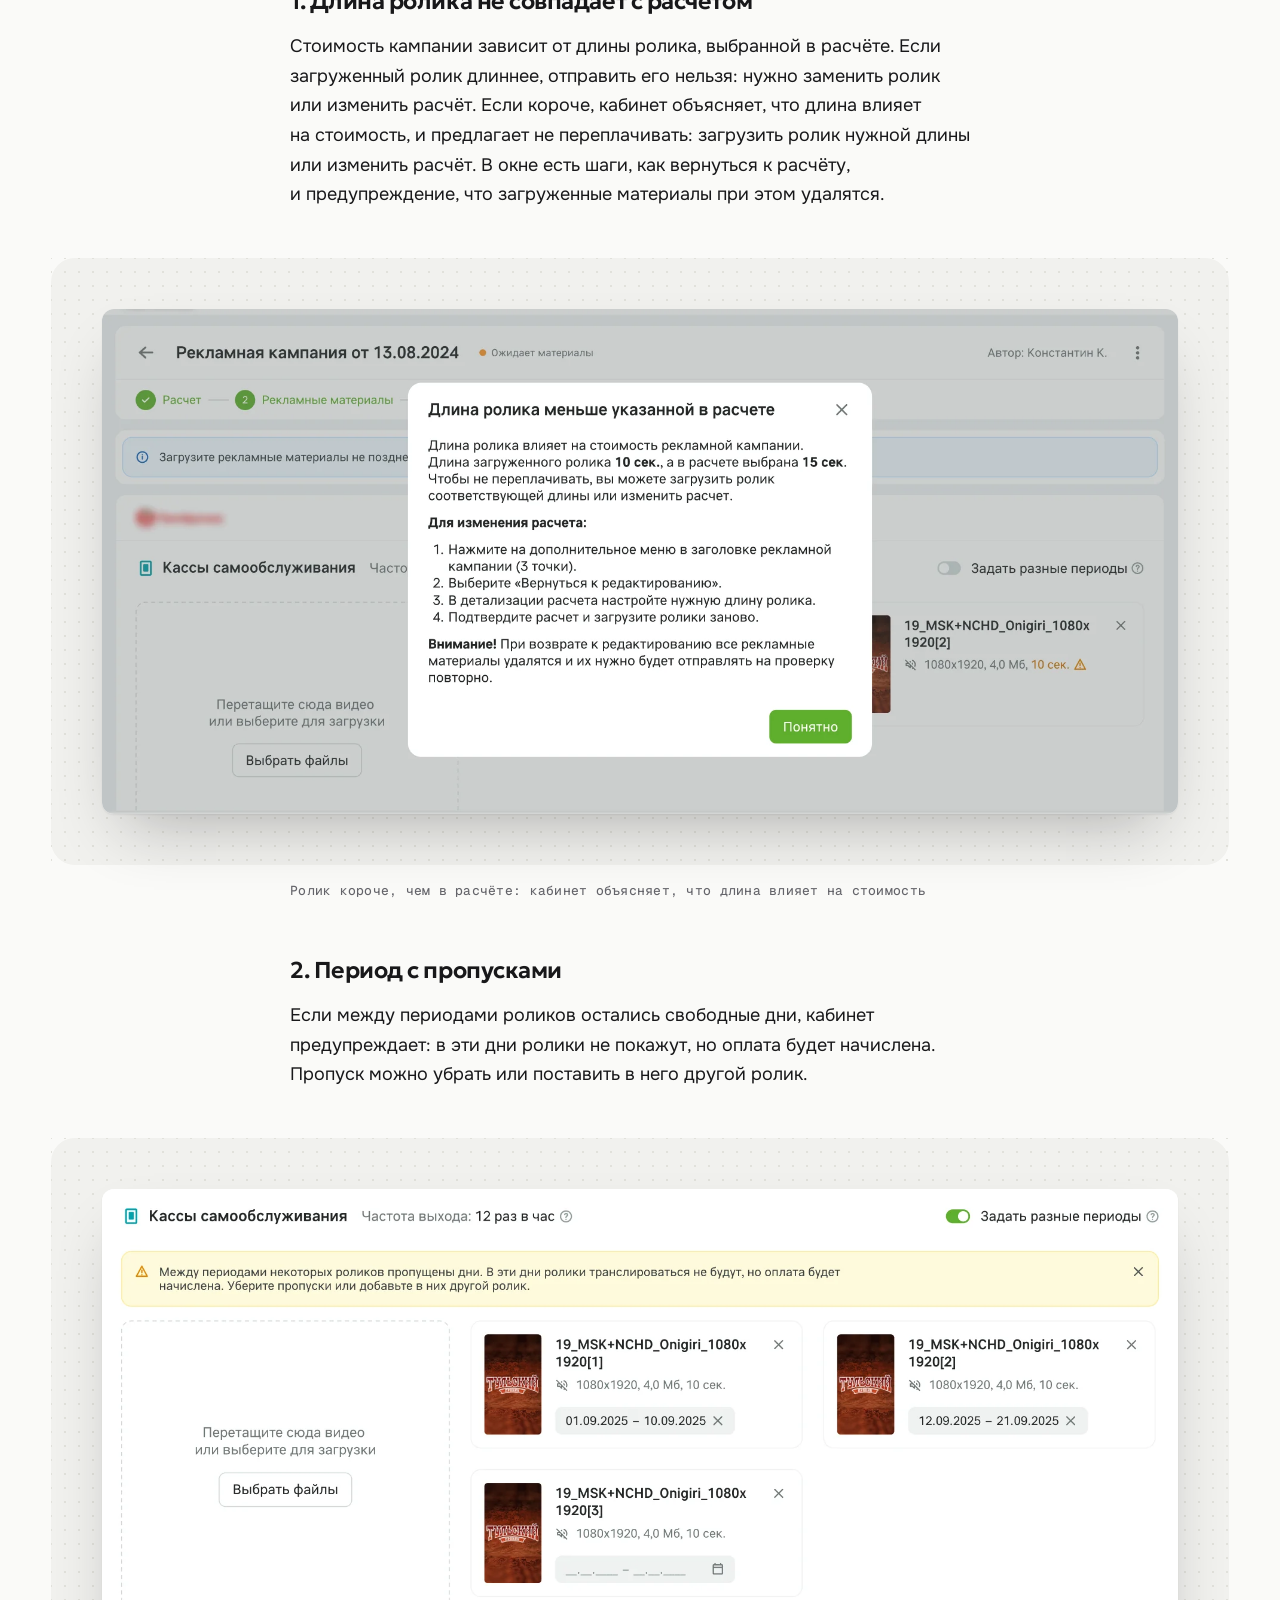
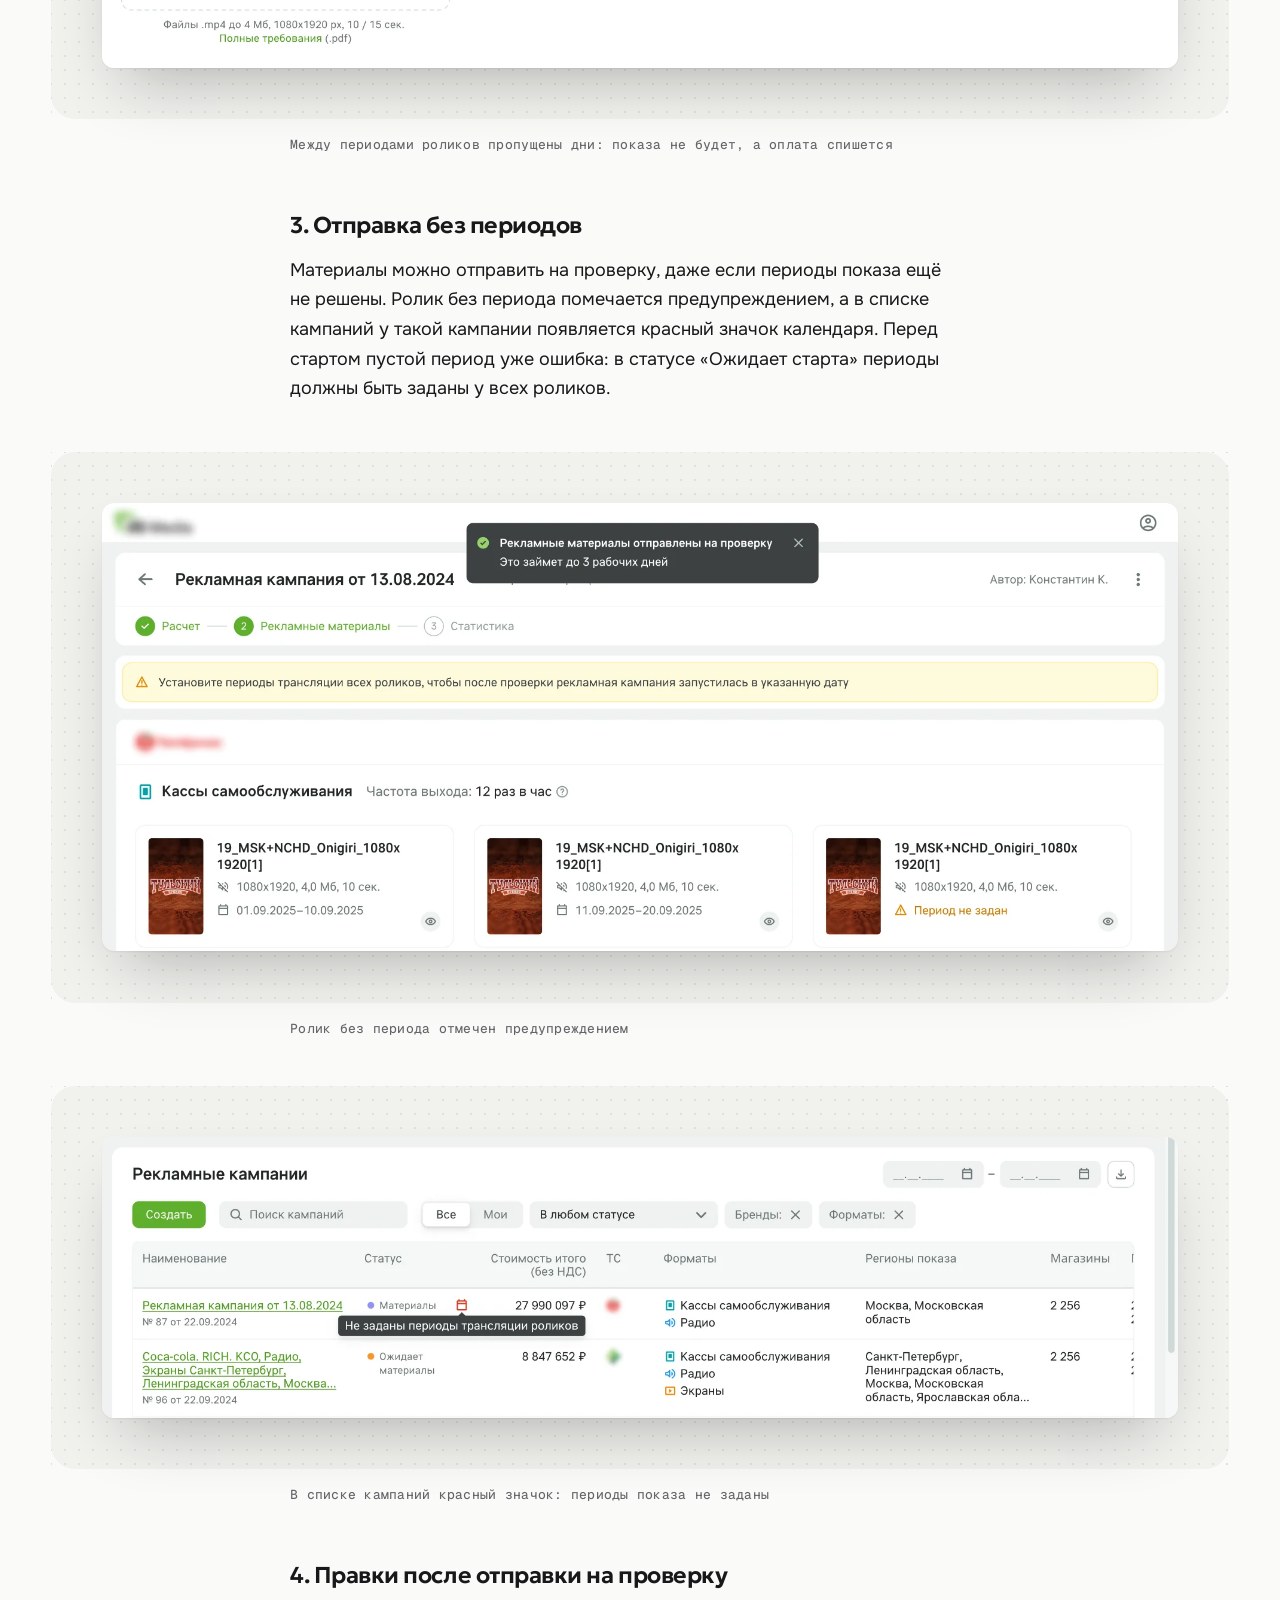
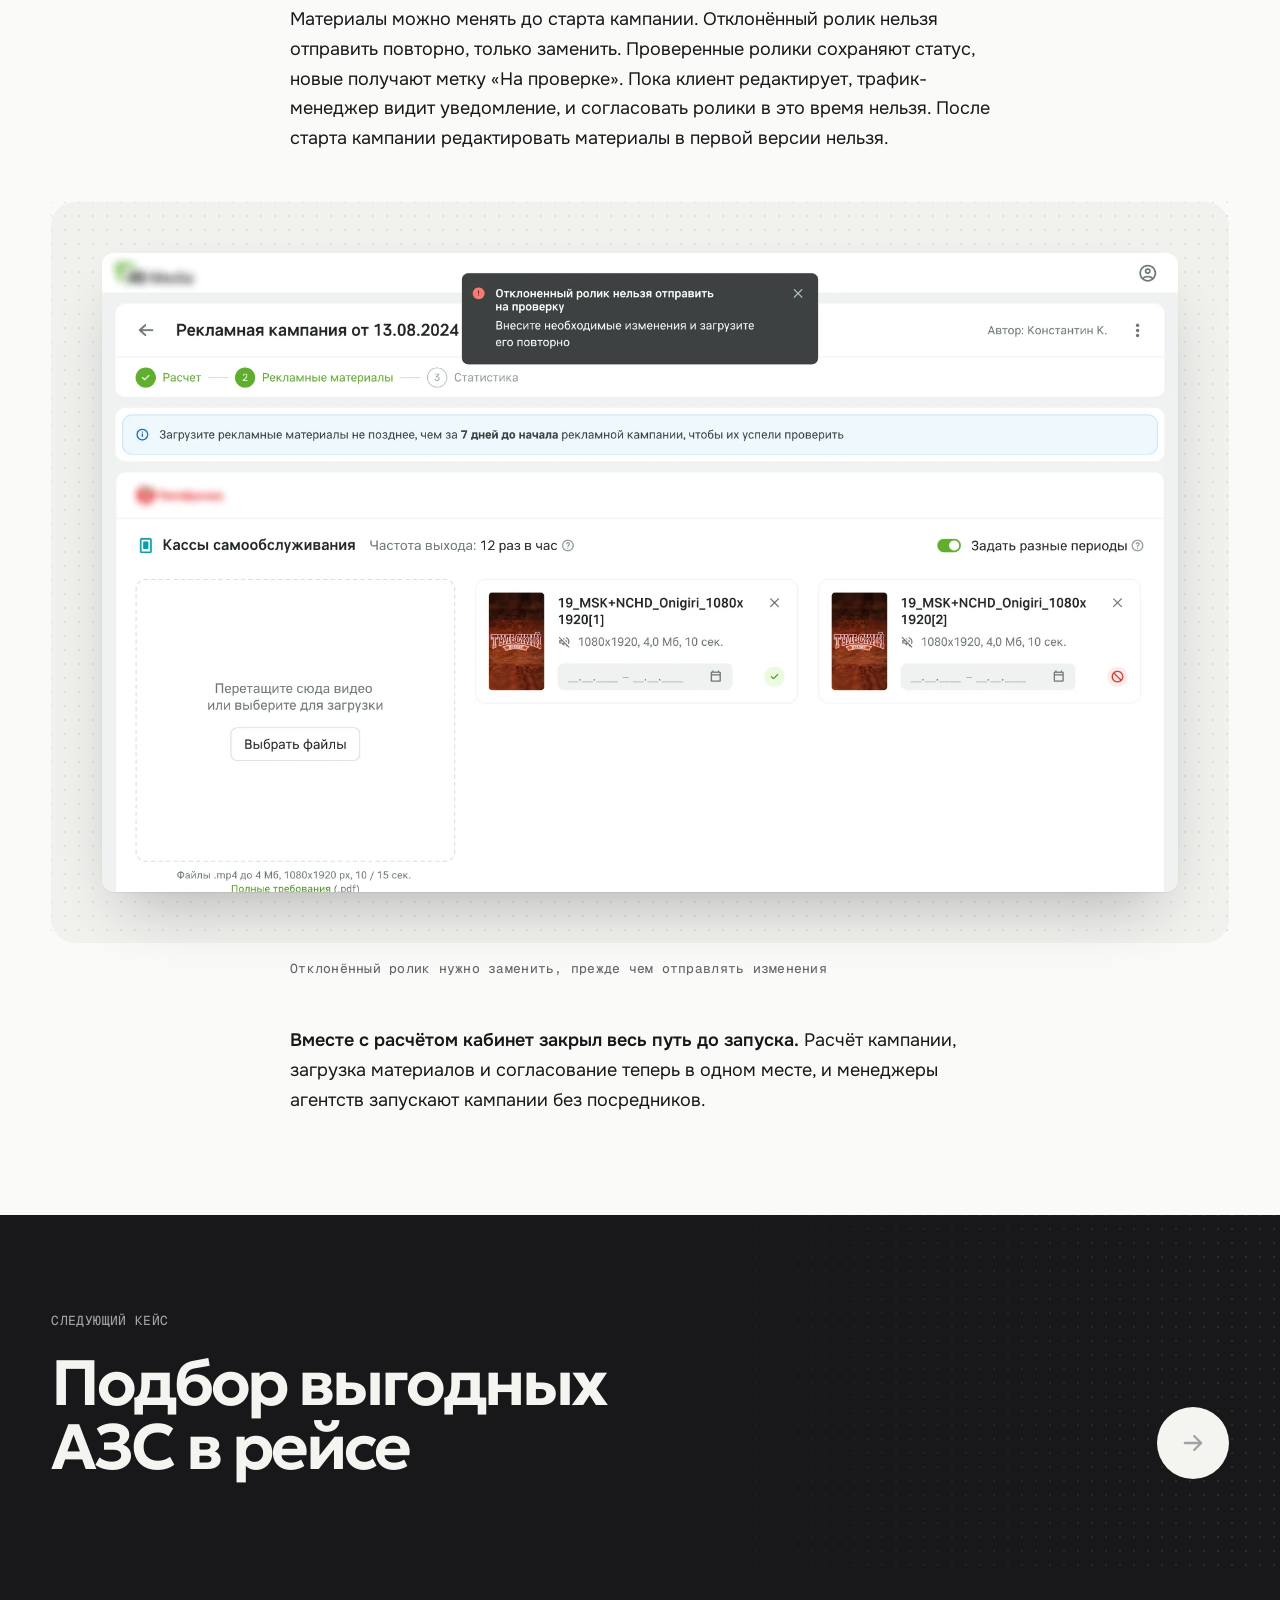
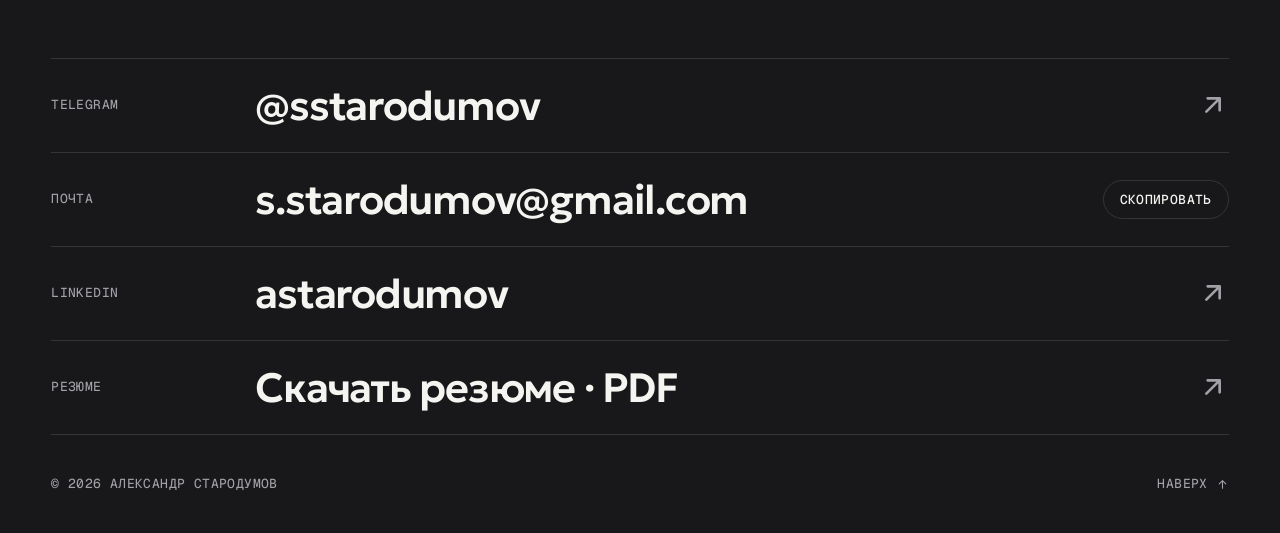
==== commit 58471349: "Заменить непонятную цитату участника теста Co-Authored-By: Claude Opus 5.5 (1M context) <noreply@ant" ====
--- a/cases/ads-upload.html
+++ b/cases/ads-upload.html
@@ -106,7 +106,7 @@
         </div>
         <p>Больше всего вопросов было к режиму показа. Один участник сразу понял, что такое «Ротация», а «Очередь» понял только после того, как переключился на неё и заданные периоды сбросились. Поэтому вместо выбора режима появился переключатель «Задать разные периоды».</p>
         <figure class="voice">
-          <blockquote>«Календарь — лишний шаг. Как очередь можно выбирать в днях?»</blockquote>
+          <blockquote>«Зачем нужна очередь, если можно в ротации просто задать период?»</blockquote>
           <figcaption>Участник теста прототипа</figcaption>
         </figure>
 
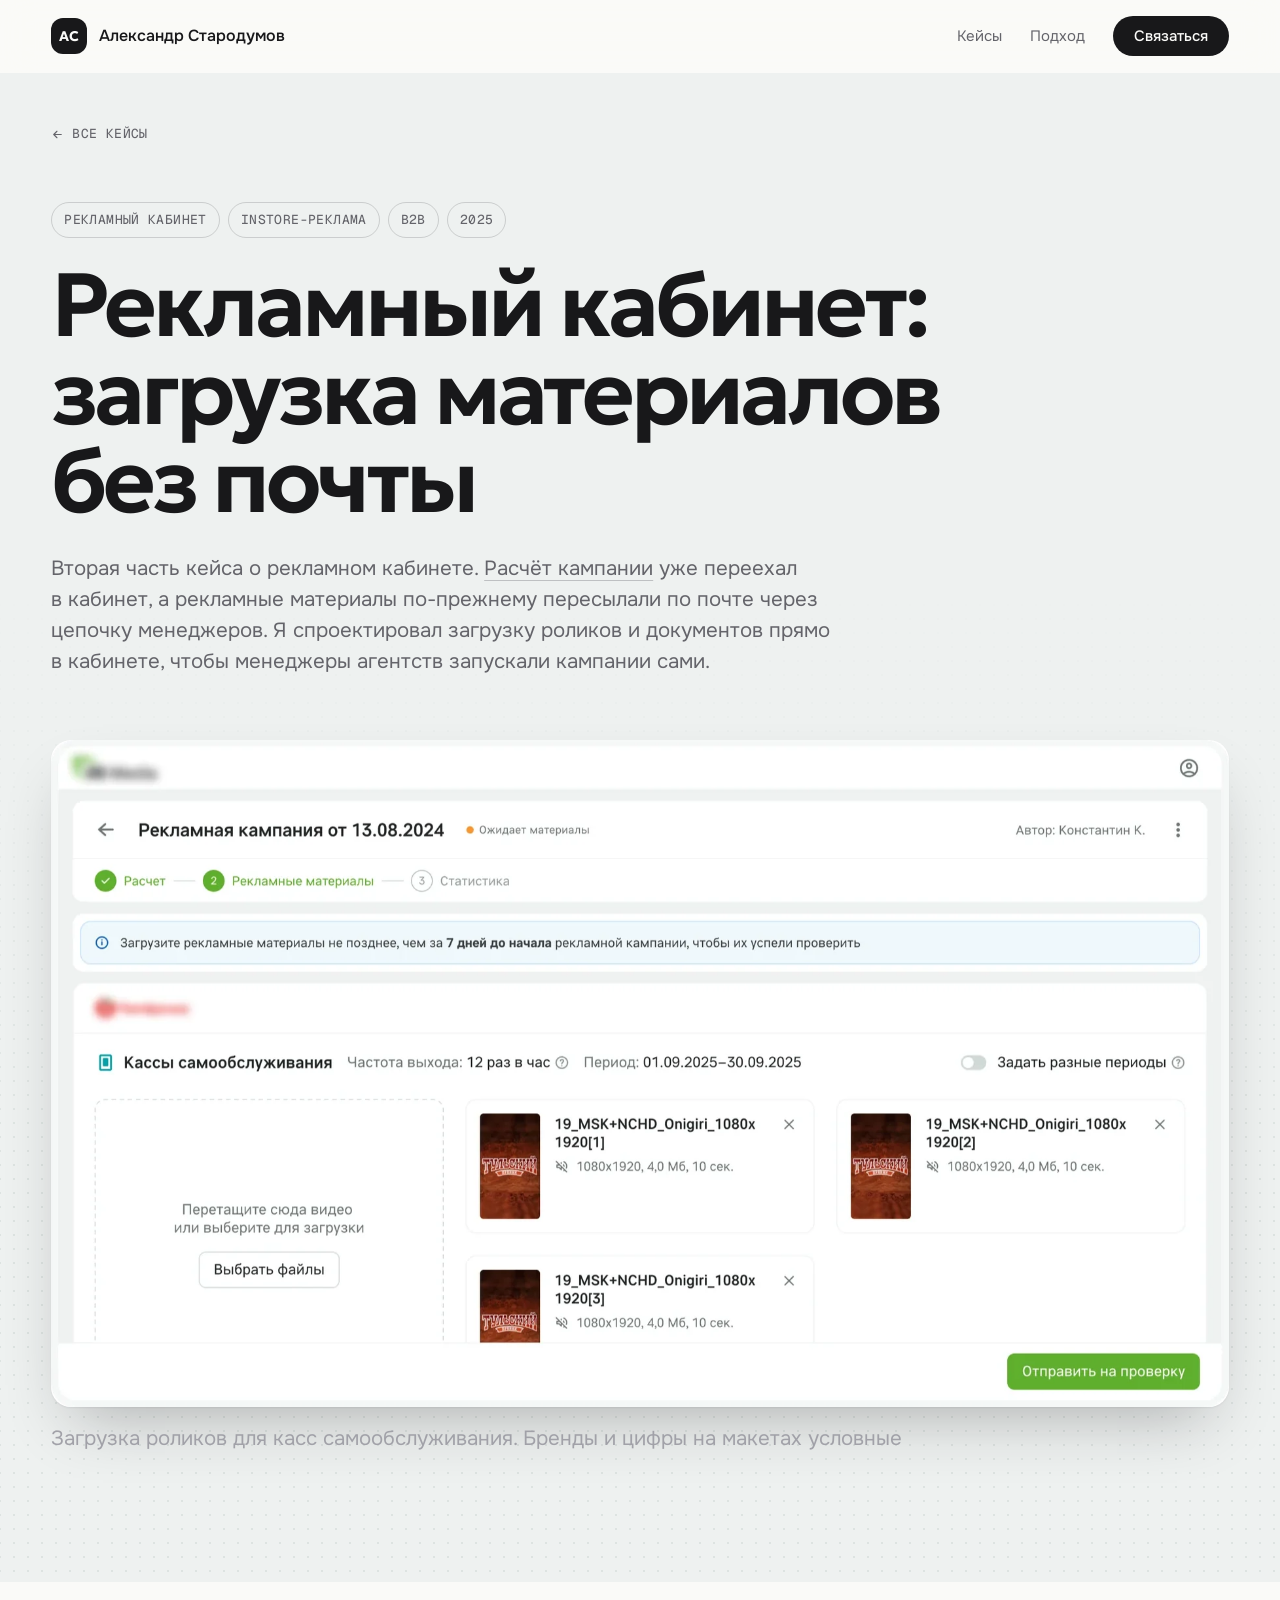
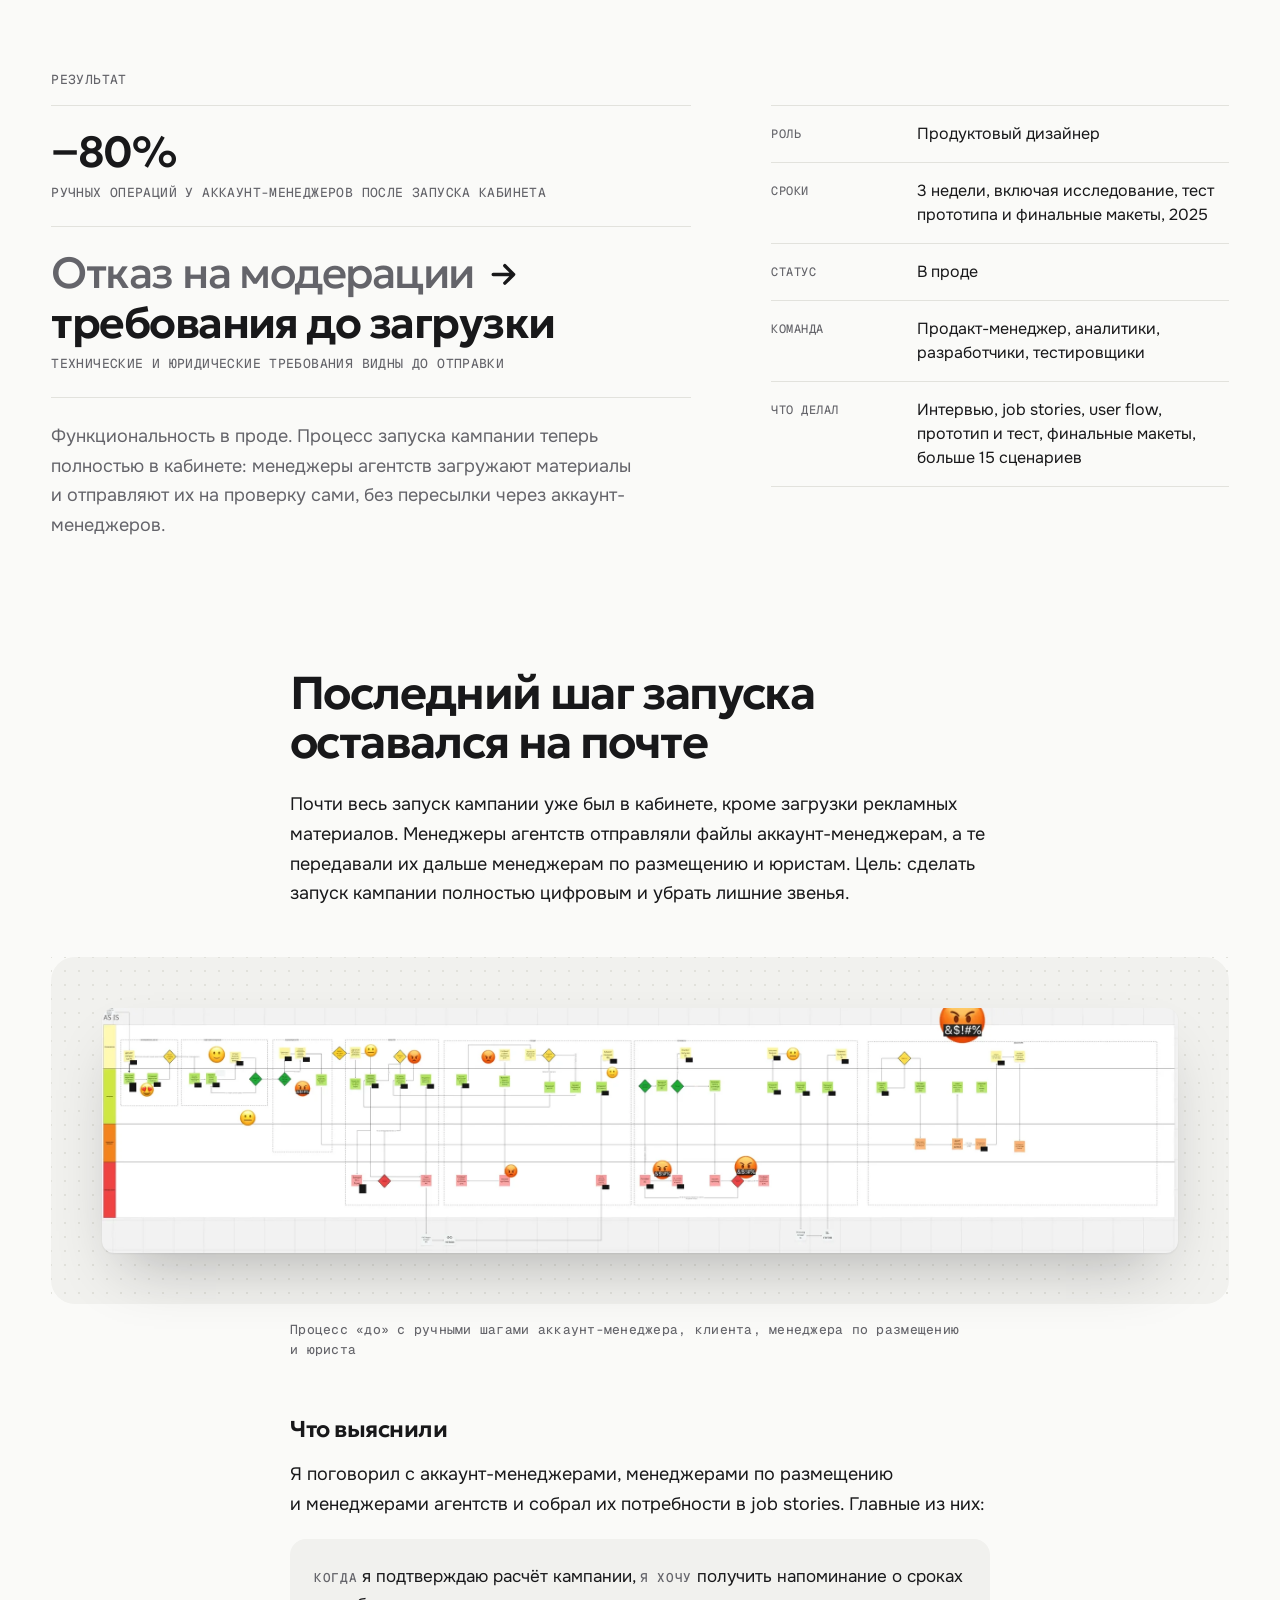
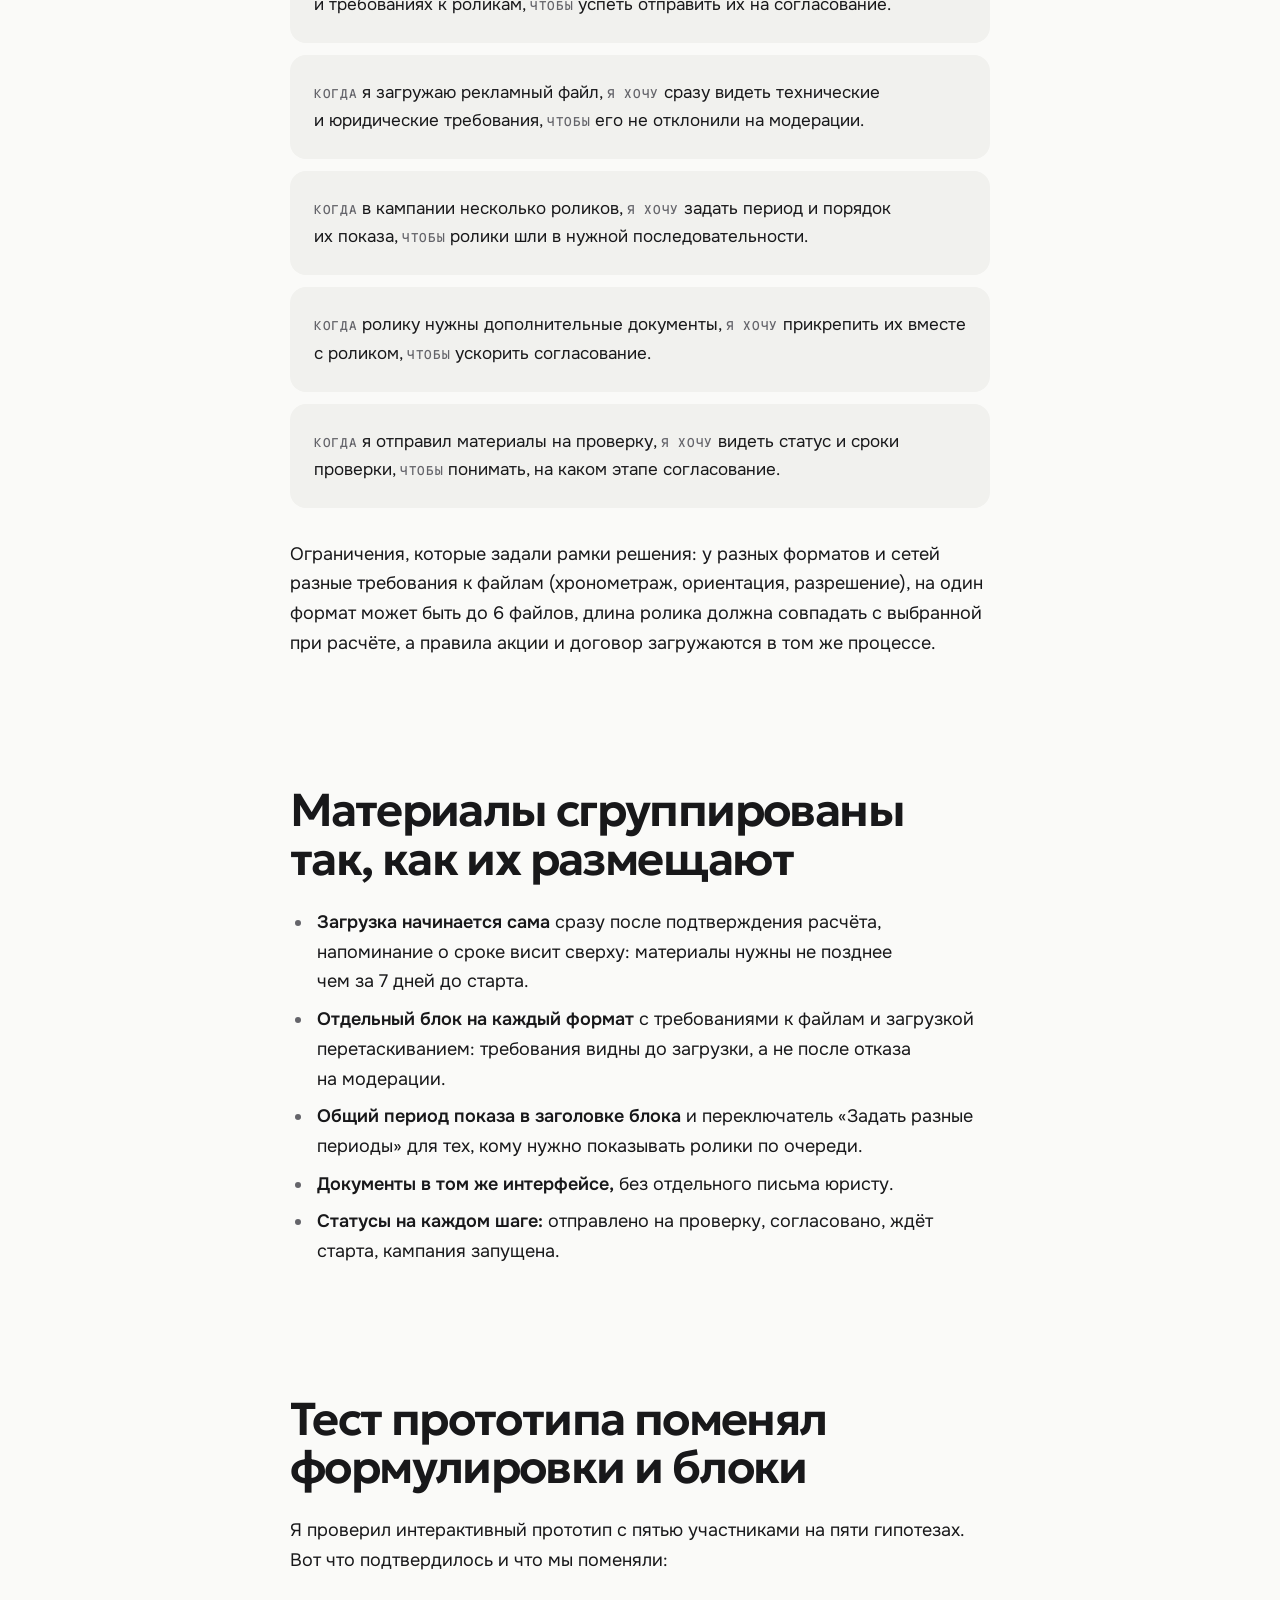
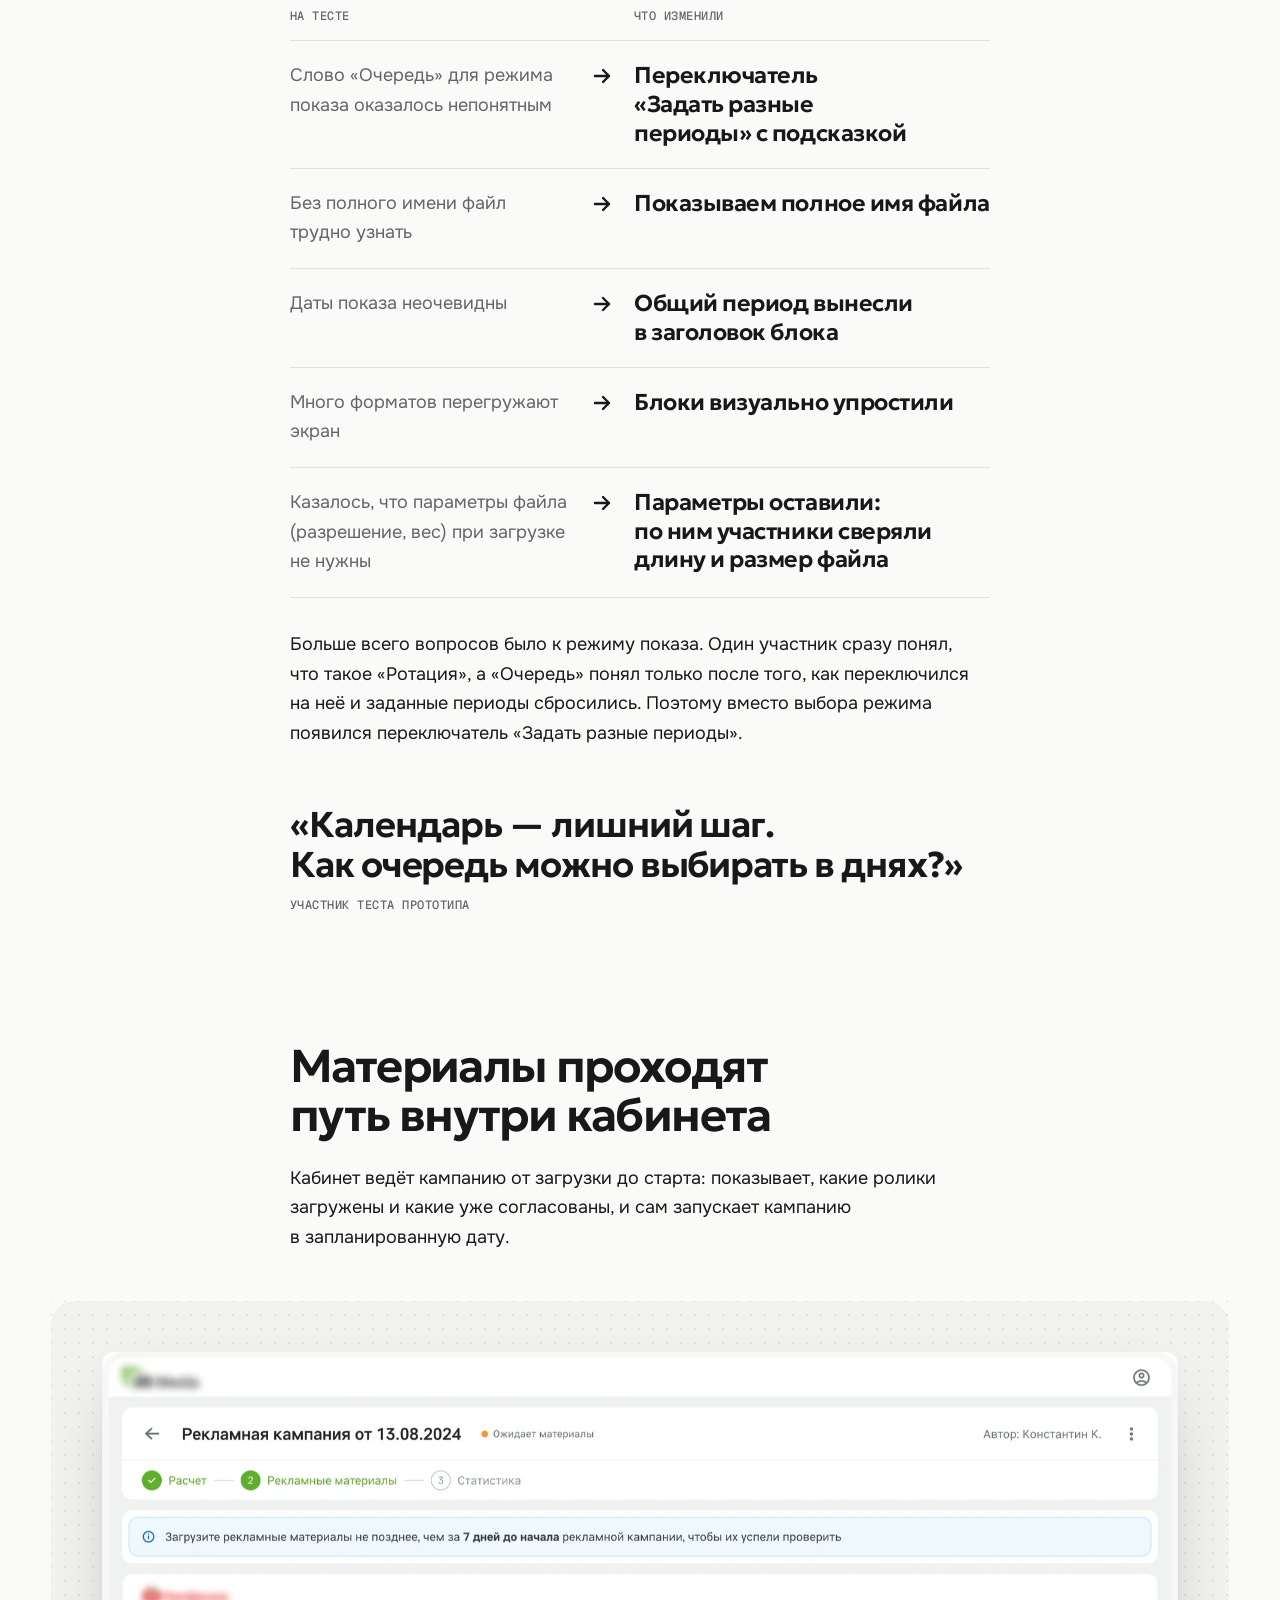
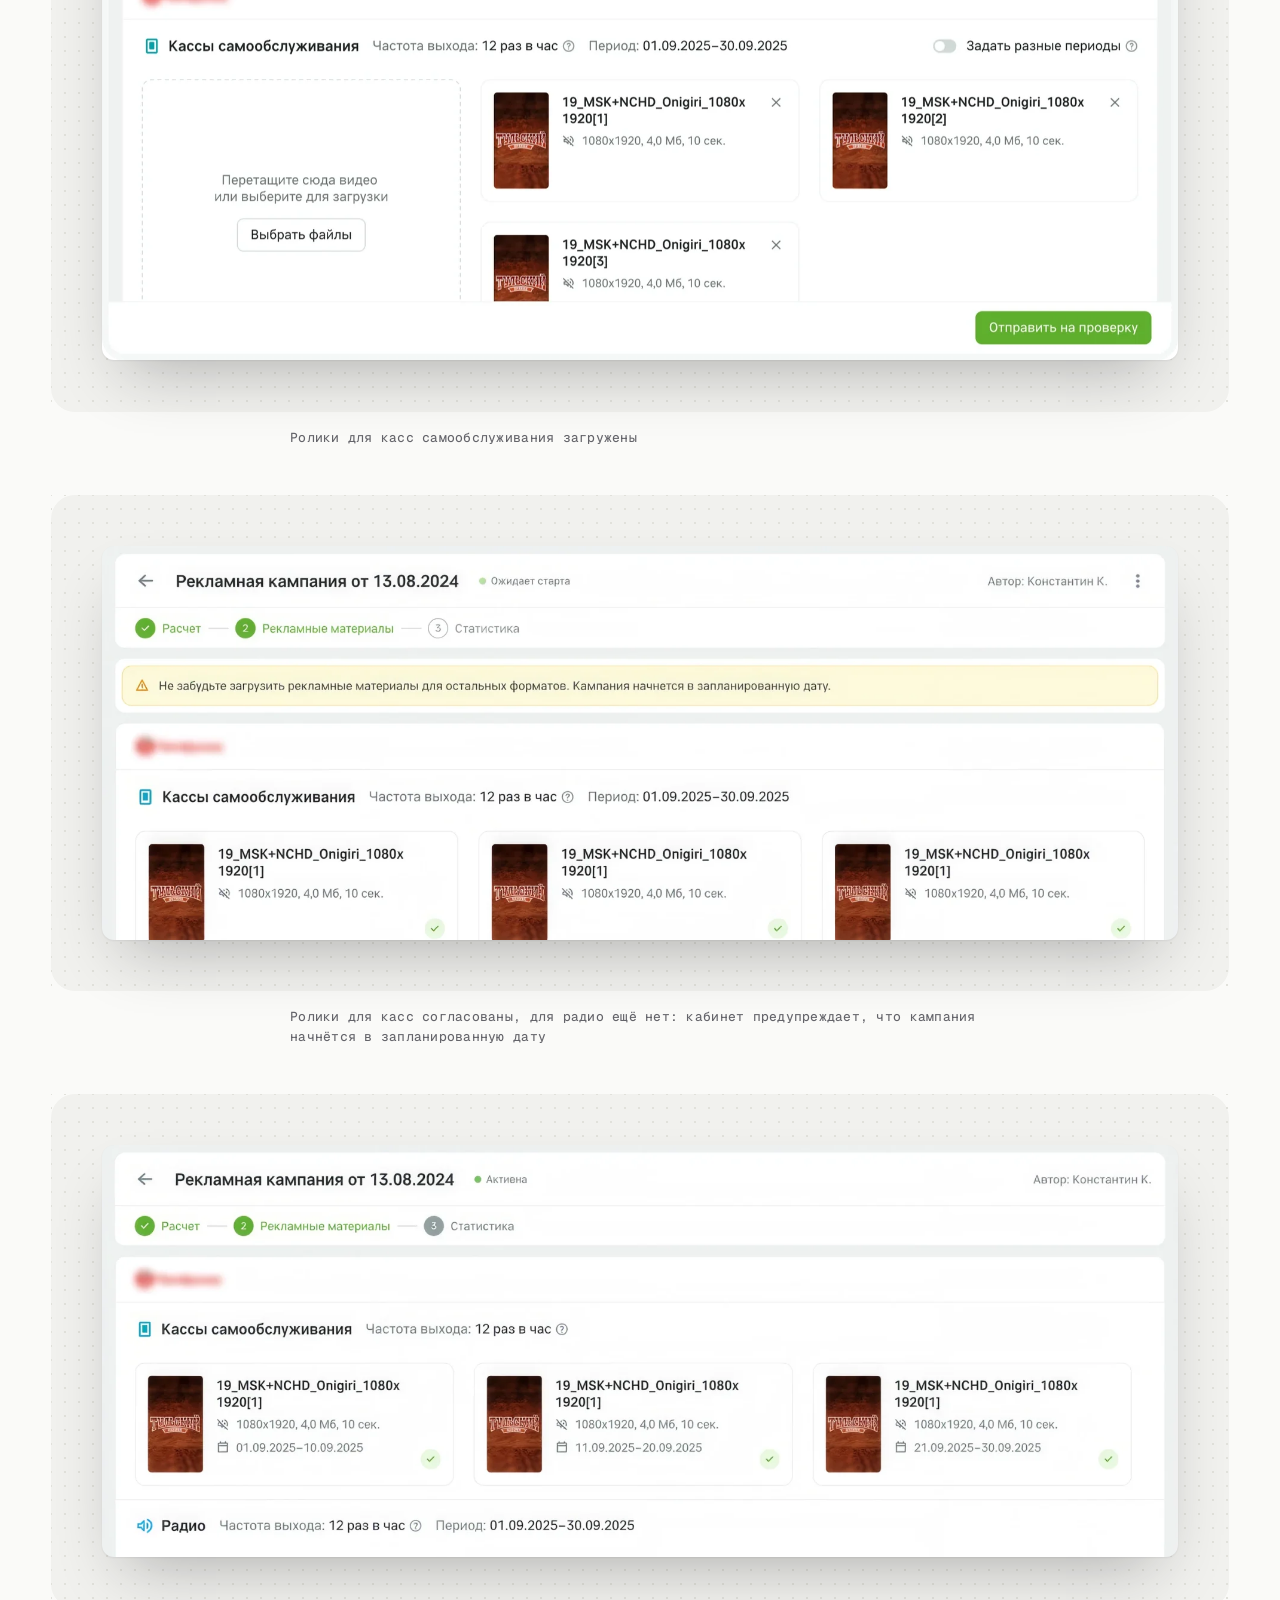
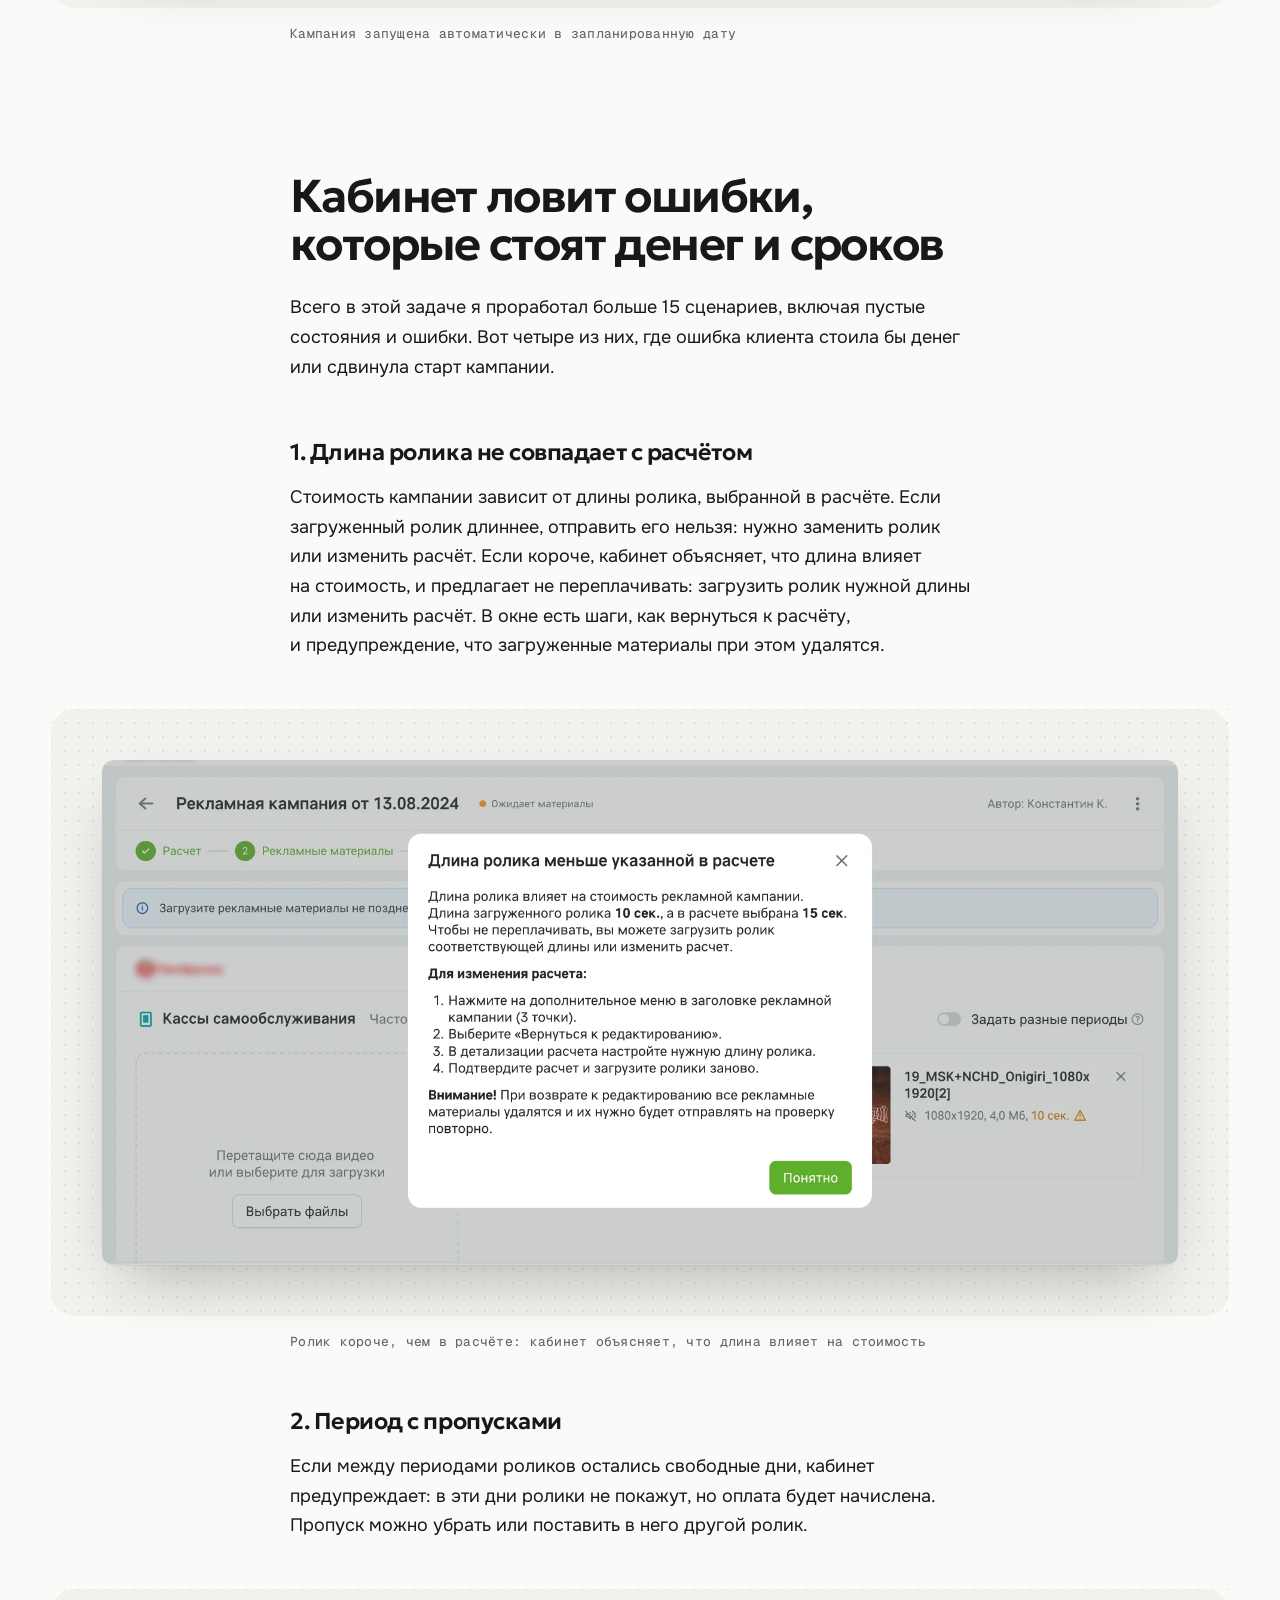
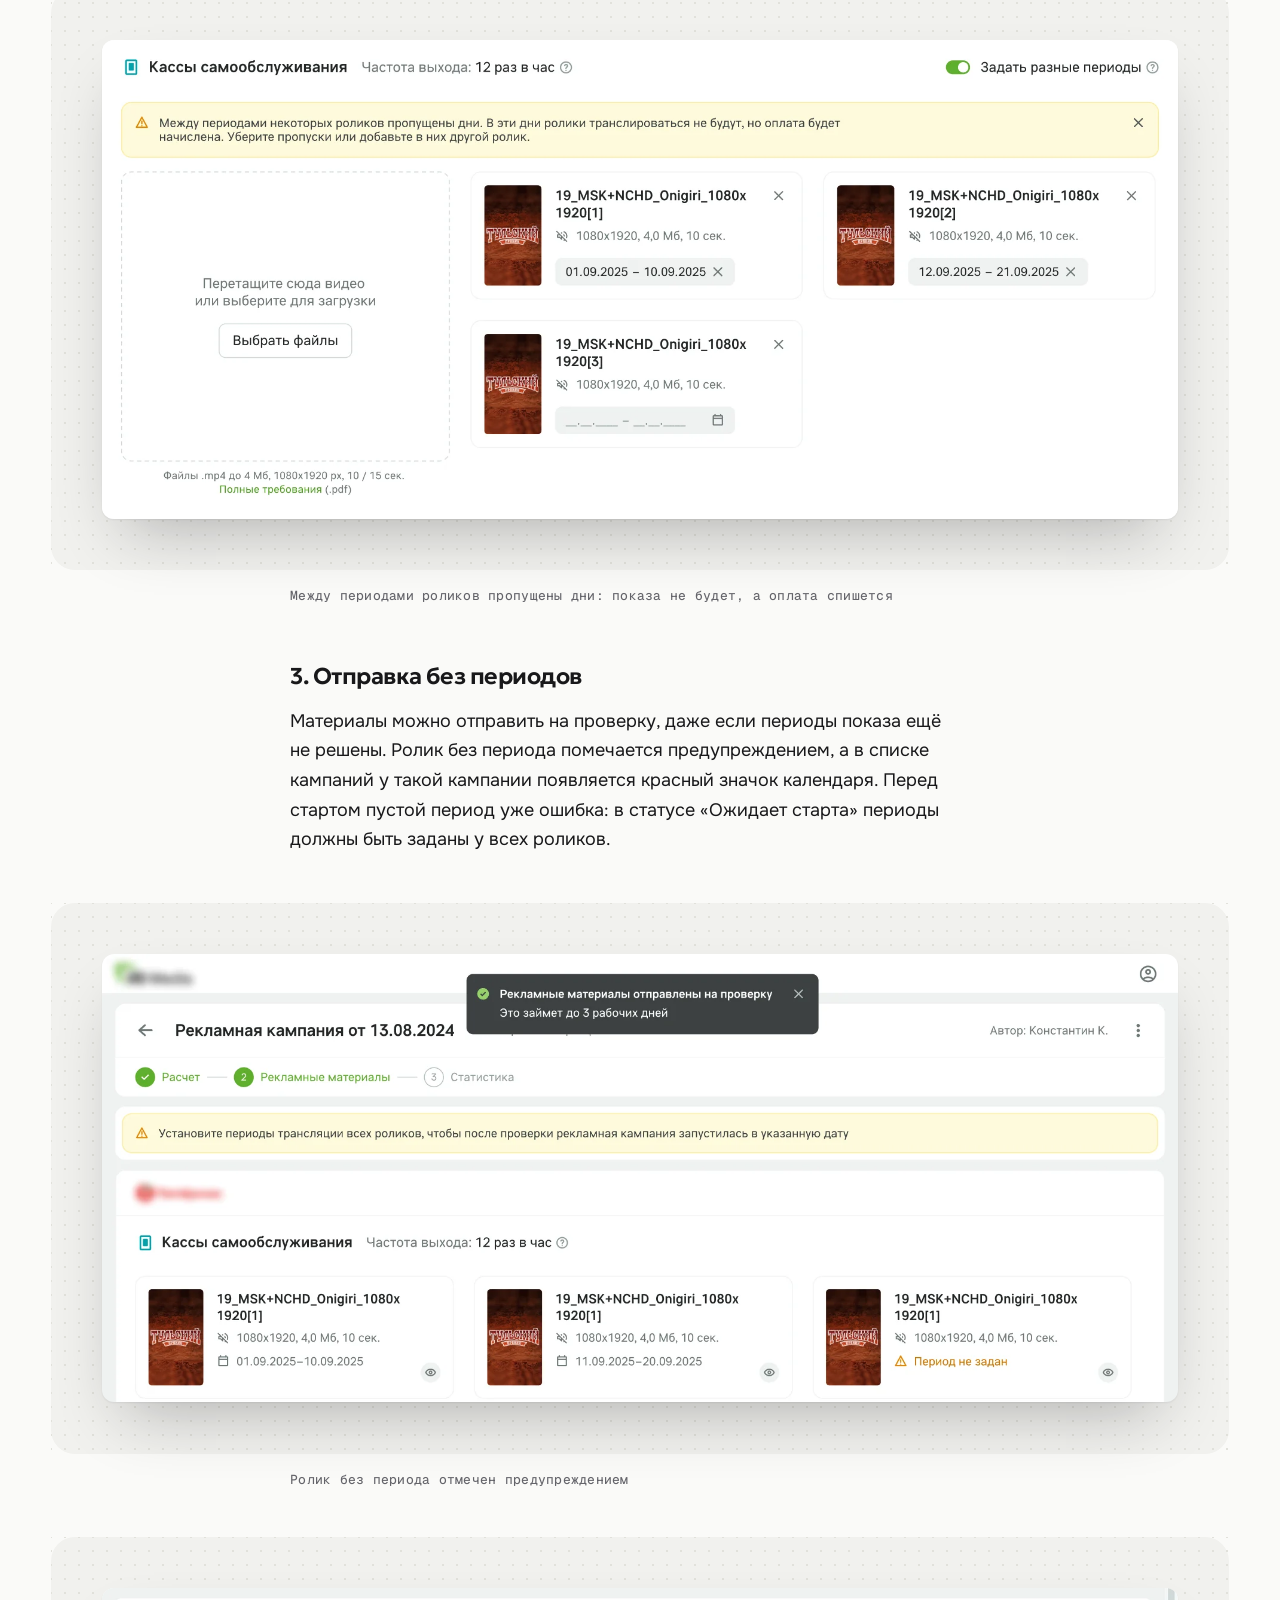
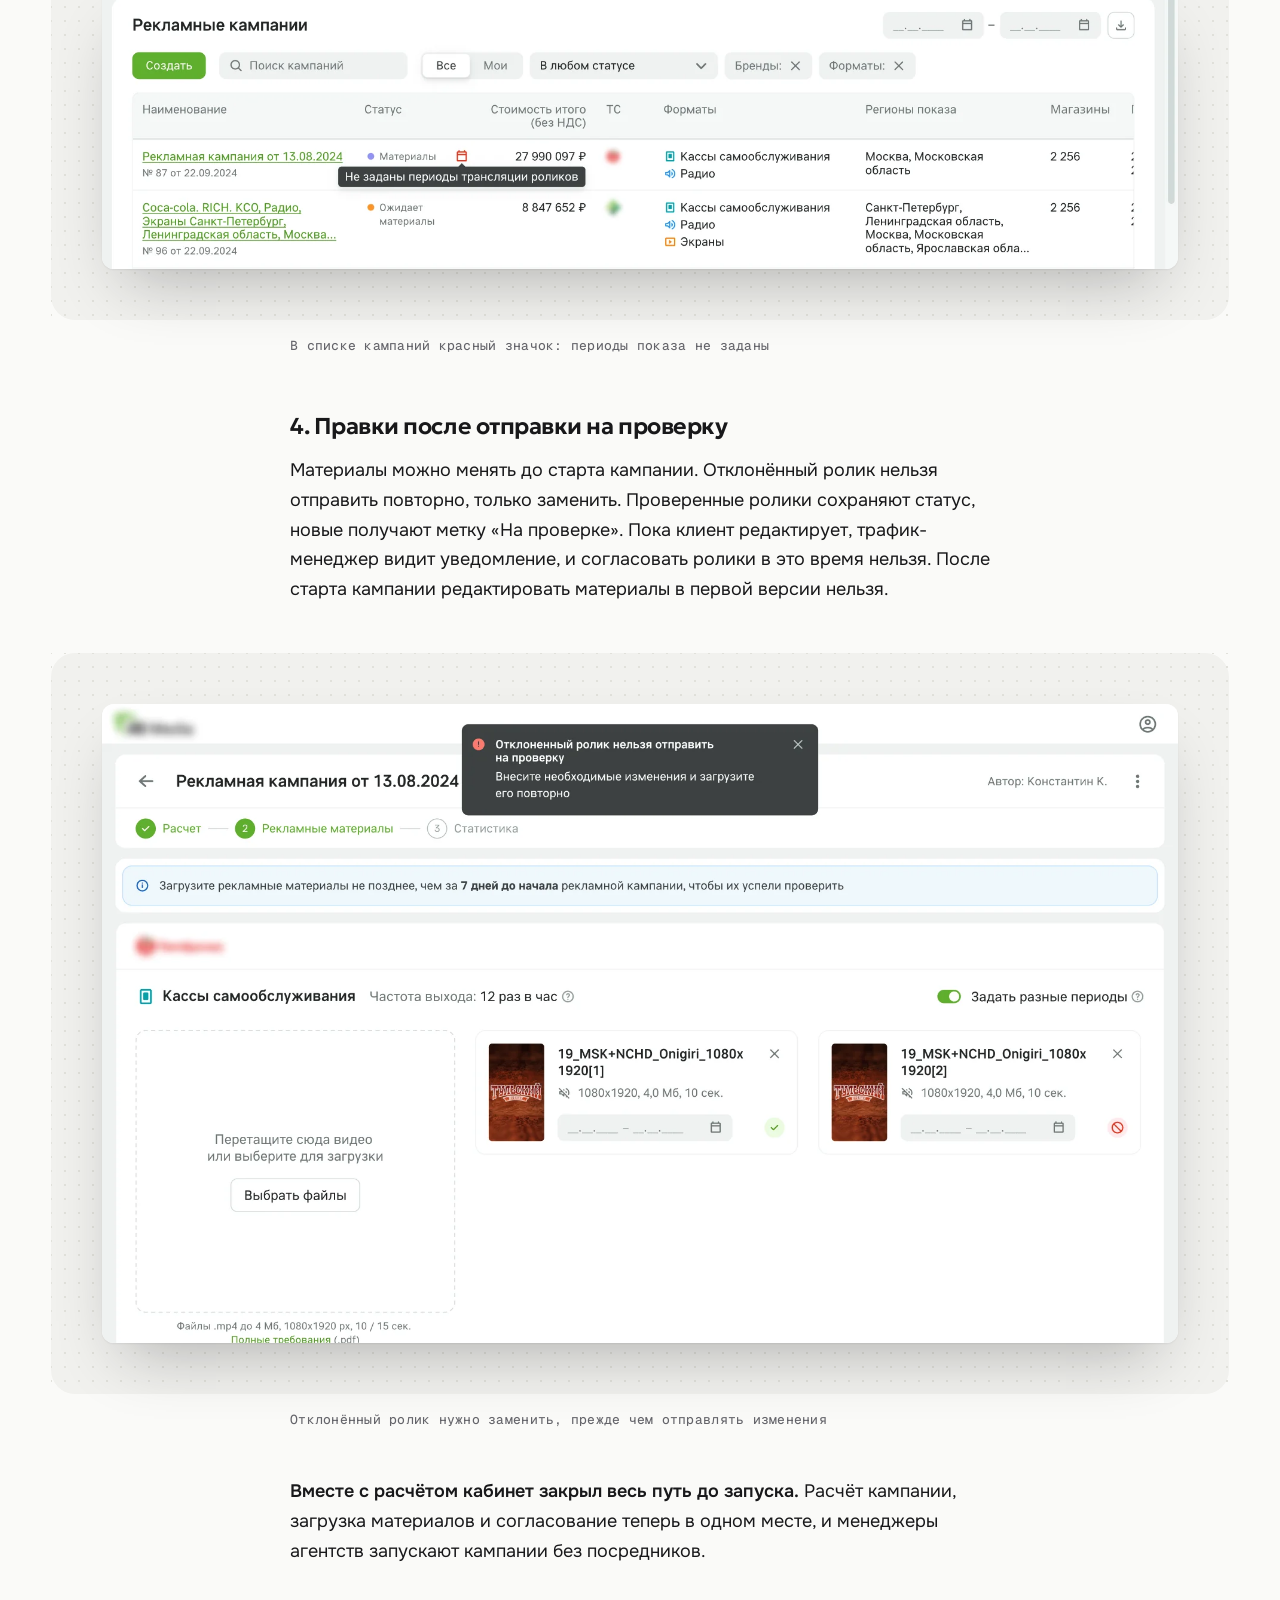
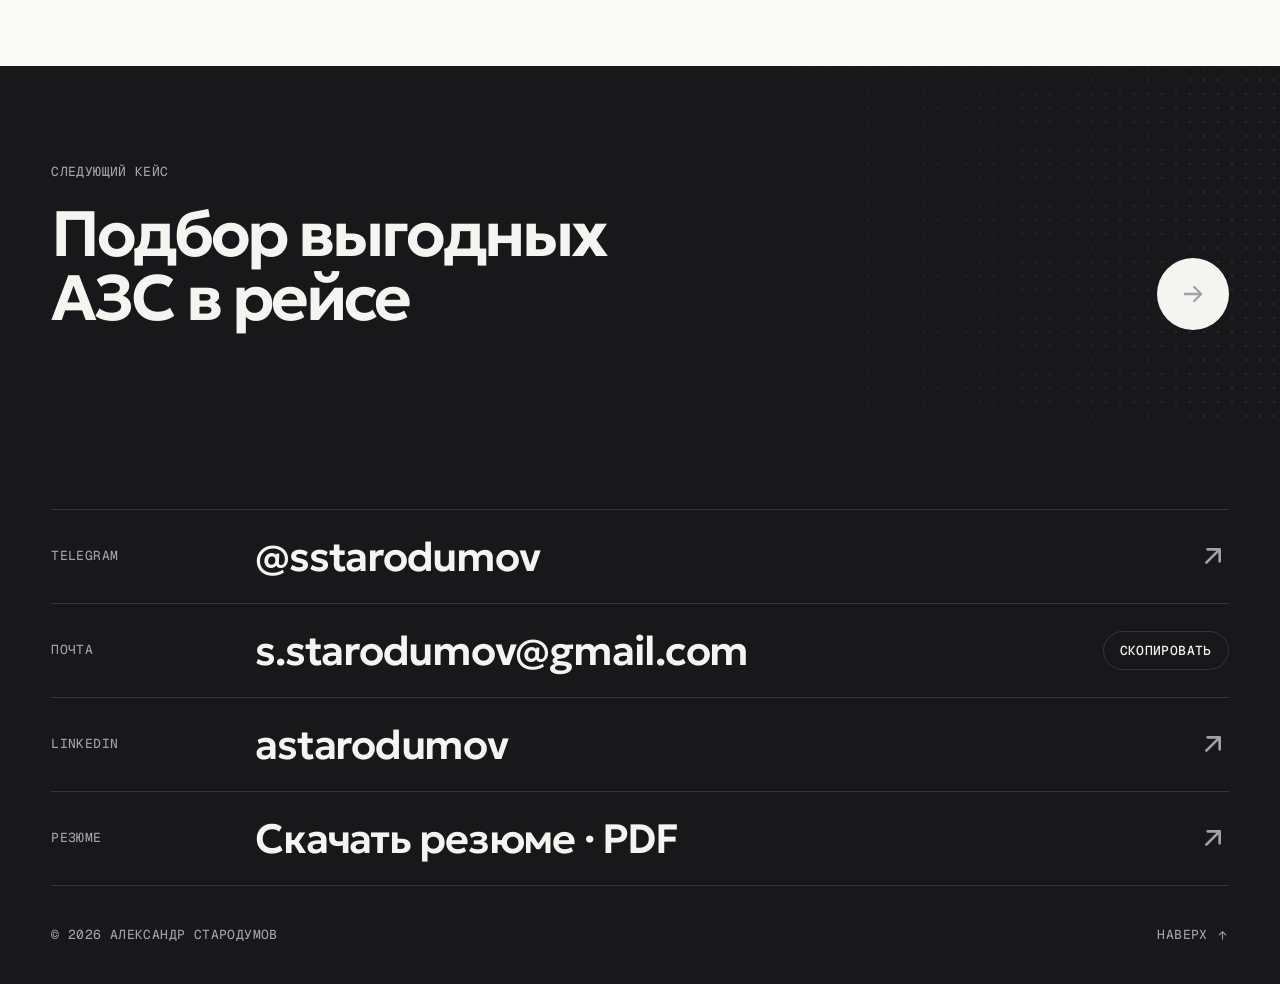
==== commit d74b9309: "Подключить домен starodumov.site Co-Authored-By: Claude Opus 5.5 (1M context) <noreply@anthropic.com" ====
--- a/cases/ads-upload.html
+++ b/cases/ads-upload.html
@@ -8,11 +8,8 @@
   <meta property="og:type" content="article">
   <meta property="og:title" content="Рекламный кабинет: загрузка материалов без почты">
   <meta property="og:description" content="Кейс продуктового дизайнера: менеджеры агентств сами загружают ролики и документы и запускают кампании в кабинете.">
-  <meta property="og:image" content="https://astarodumov.github.io/assets/img/ads/upload-kso.webp">
+  <meta property="og:image" content="https://starodumov.site/assets/img/ads/upload-kso.webp">
   <meta property="og:locale" content="ru_RU">
-  <link rel="icon" href="../favicon.ico" sizes="32x32">
-  <link rel="icon" href="../favicon.svg" type="image/svg+xml">
-  <link rel="apple-touch-icon" href="../apple-touch-icon.png">
   <link rel="stylesheet" href="../assets/fonts.css">
   <link rel="stylesheet" href="../assets/style.css">
 </head>
@@ -81,18 +78,14 @@
         <div class="quote"><span class="k">Когда</span> я отправил материалы на проверку, <span class="k">я хочу</span> видеть статус и сроки проверки, <span class="k">чтобы</span> понимать, на каком этапе согласование.</div>
         <p>Ограничения, которые задали рамки решения: у разных форматов и сетей разные требования к файлам (хронометраж, ориентация, разрешение), на один формат может быть до 6 файлов, длина ролика должна совпадать с выбранной при расчёте, а правила акции и договор загружаются в том же процессе.</p>
 
-        <h2 id="s2" class="reveal">Все материалы кампании на одном экране</h2>
+        <h2 id="s2" class="reveal">Материалы сгруппированы так, как их размещают</h2>
         <ul>
-          <li><b>Переход к загрузке сразу после расчёта:</b> когда расчёт подтверждён, кабинет автоматически открывает следующий шаг, загрузку рекламных материалов. Сверху напоминание о сроке: материалы нужны не позднее чем за 7 дней до старта.</li>
+          <li><b>Загрузка начинается сама</b> сразу после подтверждения расчёта, напоминание о сроке висит сверху: материалы нужны не позднее чем за 7 дней до старта.</li>
           <li><b>Отдельный блок на каждый формат</b> с требованиями к файлам и загрузкой перетаскиванием: требования видны до загрузки, а не после отказа на модерации.</li>
           <li><b>Общий период показа в заголовке блока</b> и переключатель «Задать разные периоды» для тех, кому нужно показывать ролики по очереди.</li>
           <li><b>Документы в том же интерфейсе,</b> без отдельного письма юристу.</li>
           <li><b>Статусы на каждом шаге:</b> отправлено на проверку, согласовано, ждёт старта, кампания запущена.</li>
         </ul>
-        <figure class="wide reveal">
-          <div class="canvas"><img src="../assets/img/ads/upload-step.webp" alt="Шаг загрузки рекламных материалов: напоминание о сроке, блоки касс самообслуживания и радио с требованиями к файлам и периодом показа, блок документов" width="1800" height="1530" loading="lazy"></div>
-          <figcaption>Шаг загрузки: у каждого формата свой блок с требованиями к файлам и периодом показа, документы загружаются там же</figcaption>
-        </figure>
 
         <h2 id="s3" class="reveal">Тест прототипа поменял формулировки и блоки</h2>
         <p>Я проверил интерактивный прототип с пятью участниками на пяти гипотезах. Вот что подтвердилось и что мы поменяли:</p>
@@ -106,7 +99,7 @@
         </div>
         <p>Больше всего вопросов было к режиму показа. Один участник сразу понял, что такое «Ротация», а «Очередь» понял только после того, как переключился на неё и заданные периоды сбросились. Поэтому вместо выбора режима появился переключатель «Задать разные периоды».</p>
         <figure class="voice">
-          <blockquote>«Зачем нужна очередь, если можно в ротации просто задать период?»</blockquote>
+          <blockquote>«Календарь — лишний шаг. Как очередь можно выбирать в днях?»</blockquote>
           <figcaption>Участник теста прототипа</figcaption>
         </figure>
 
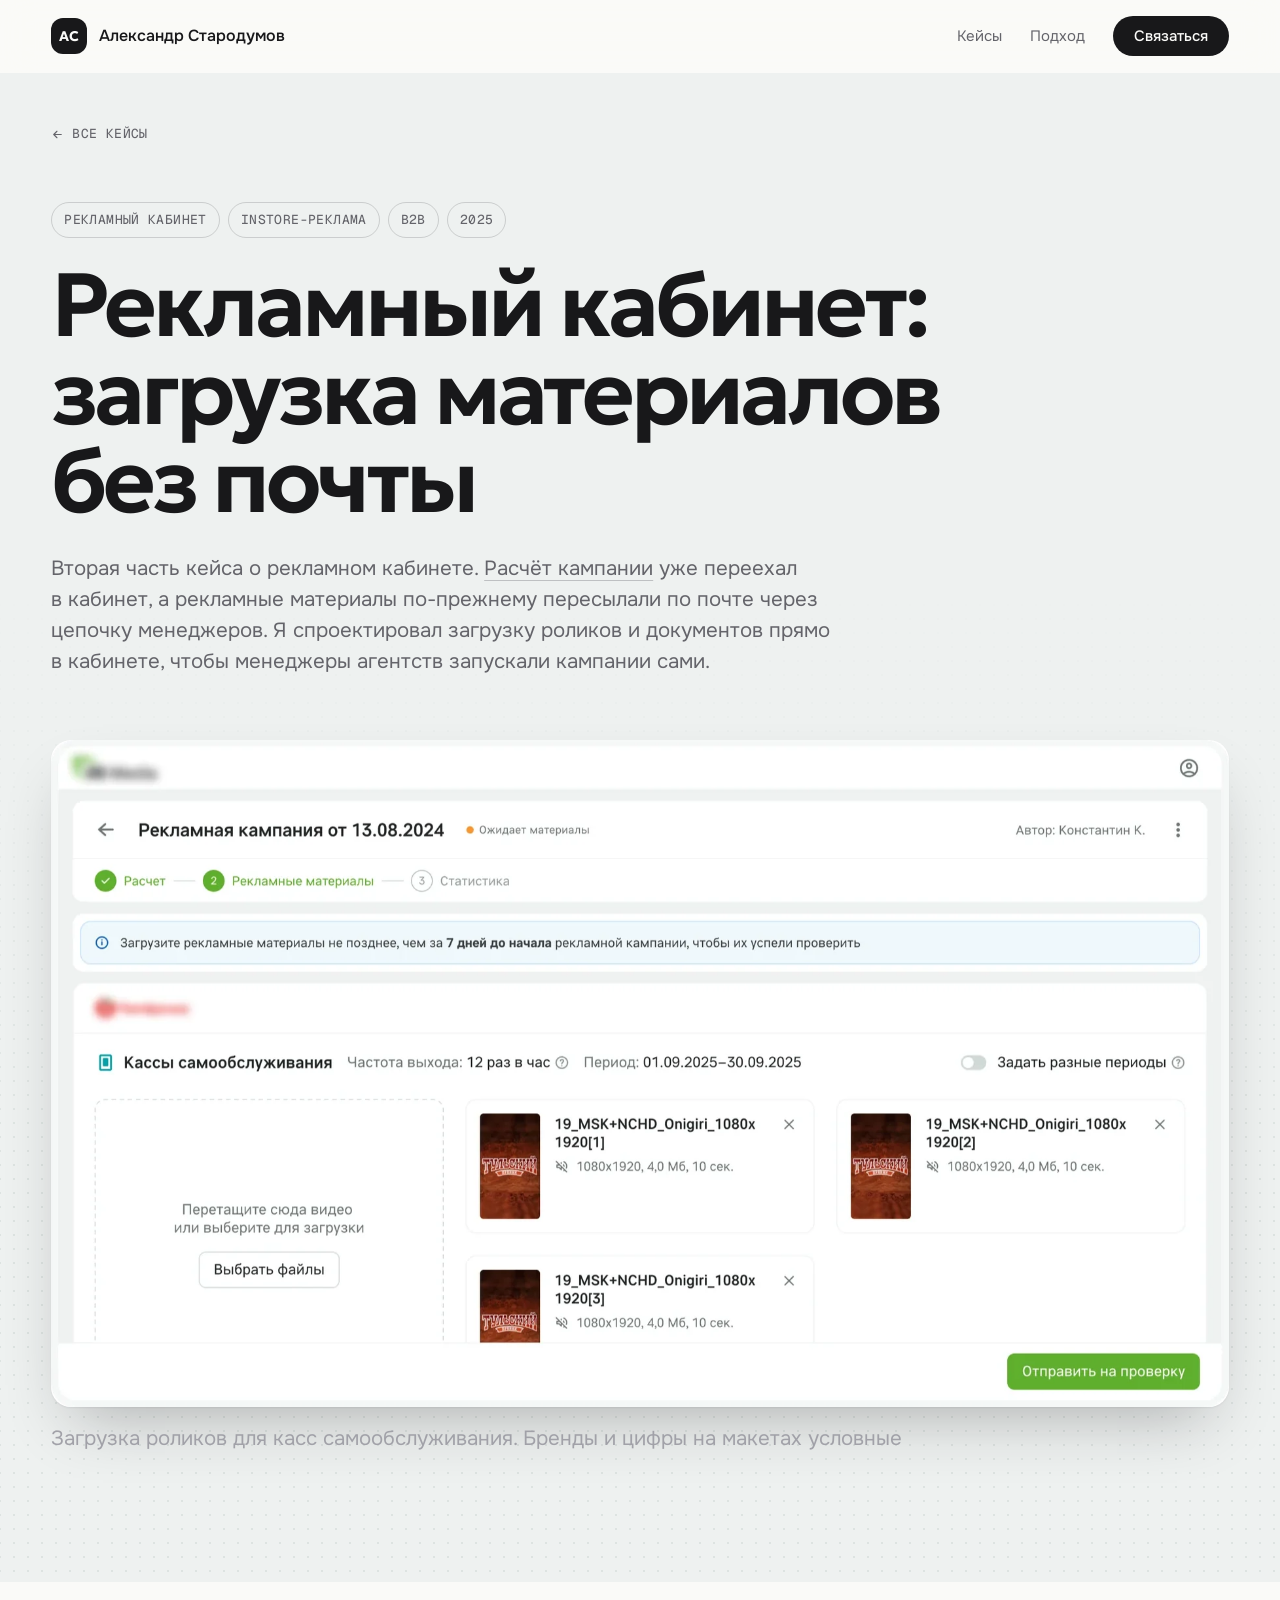
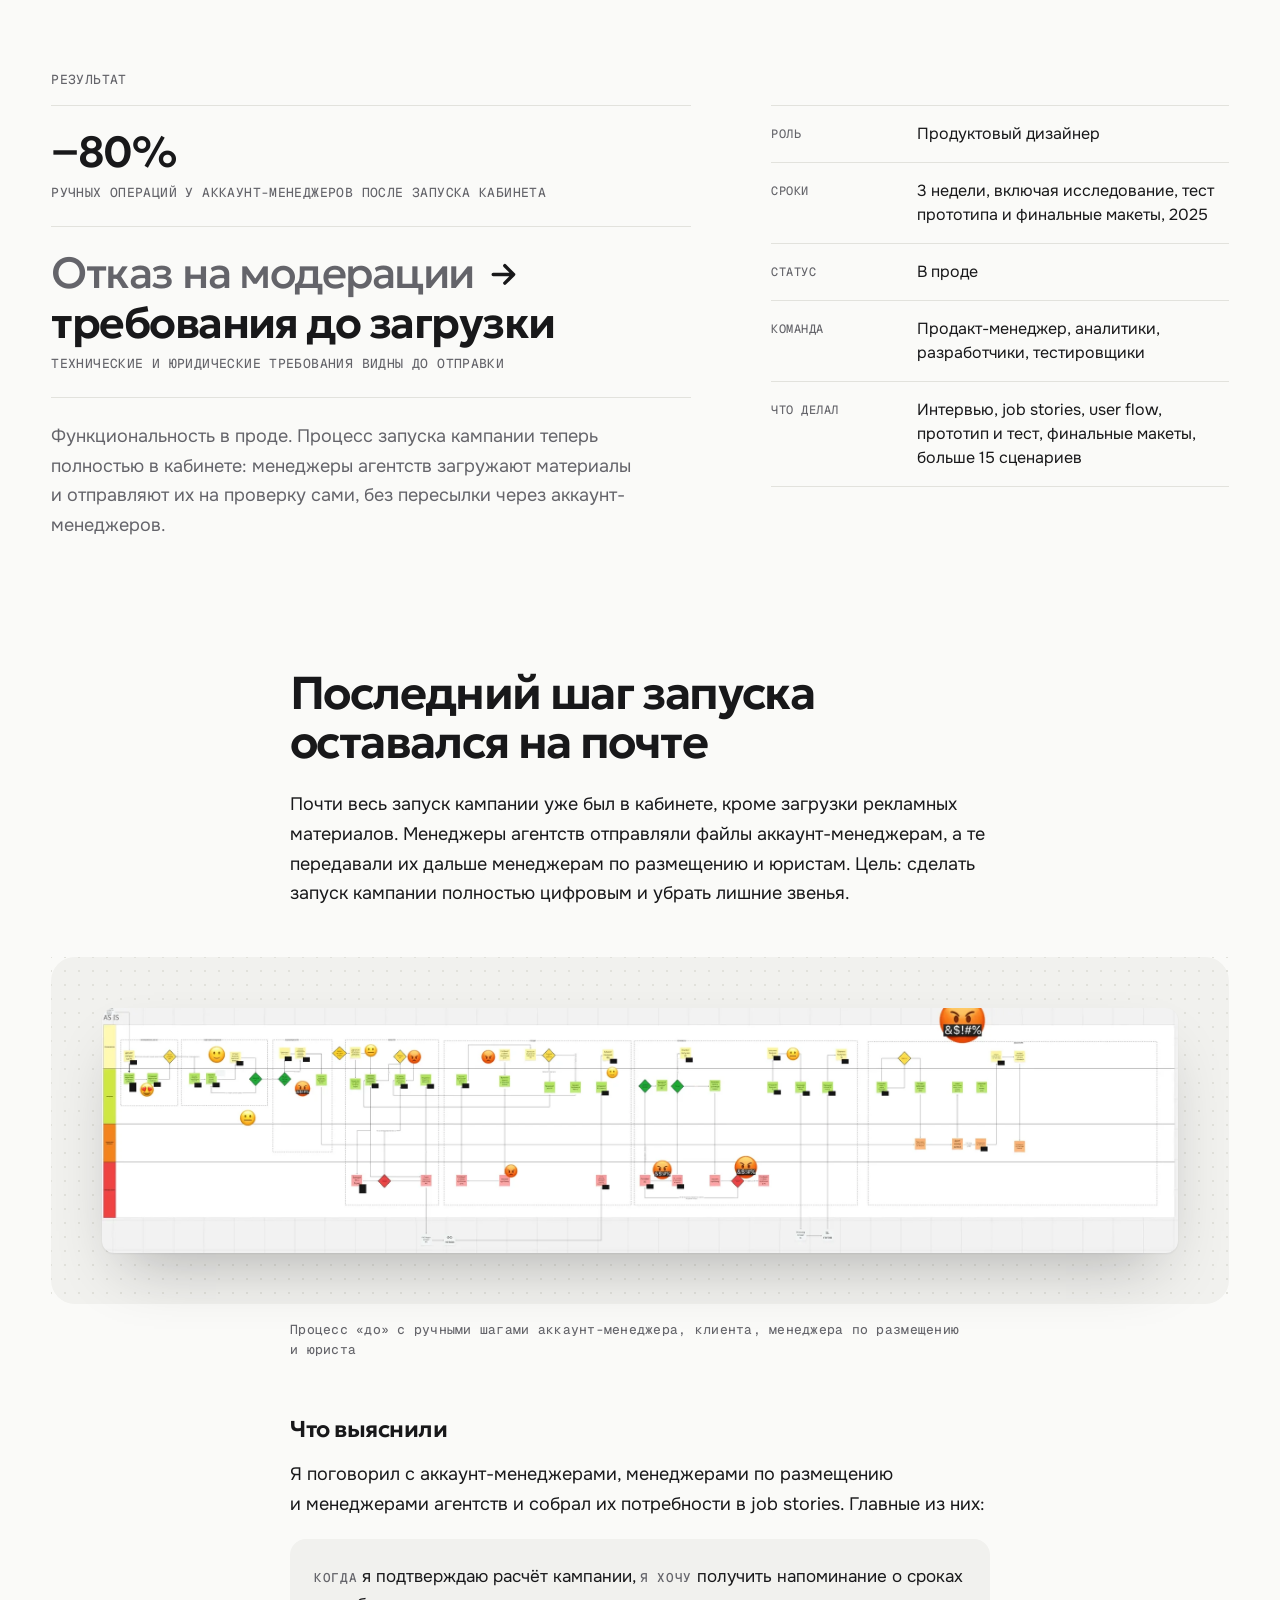
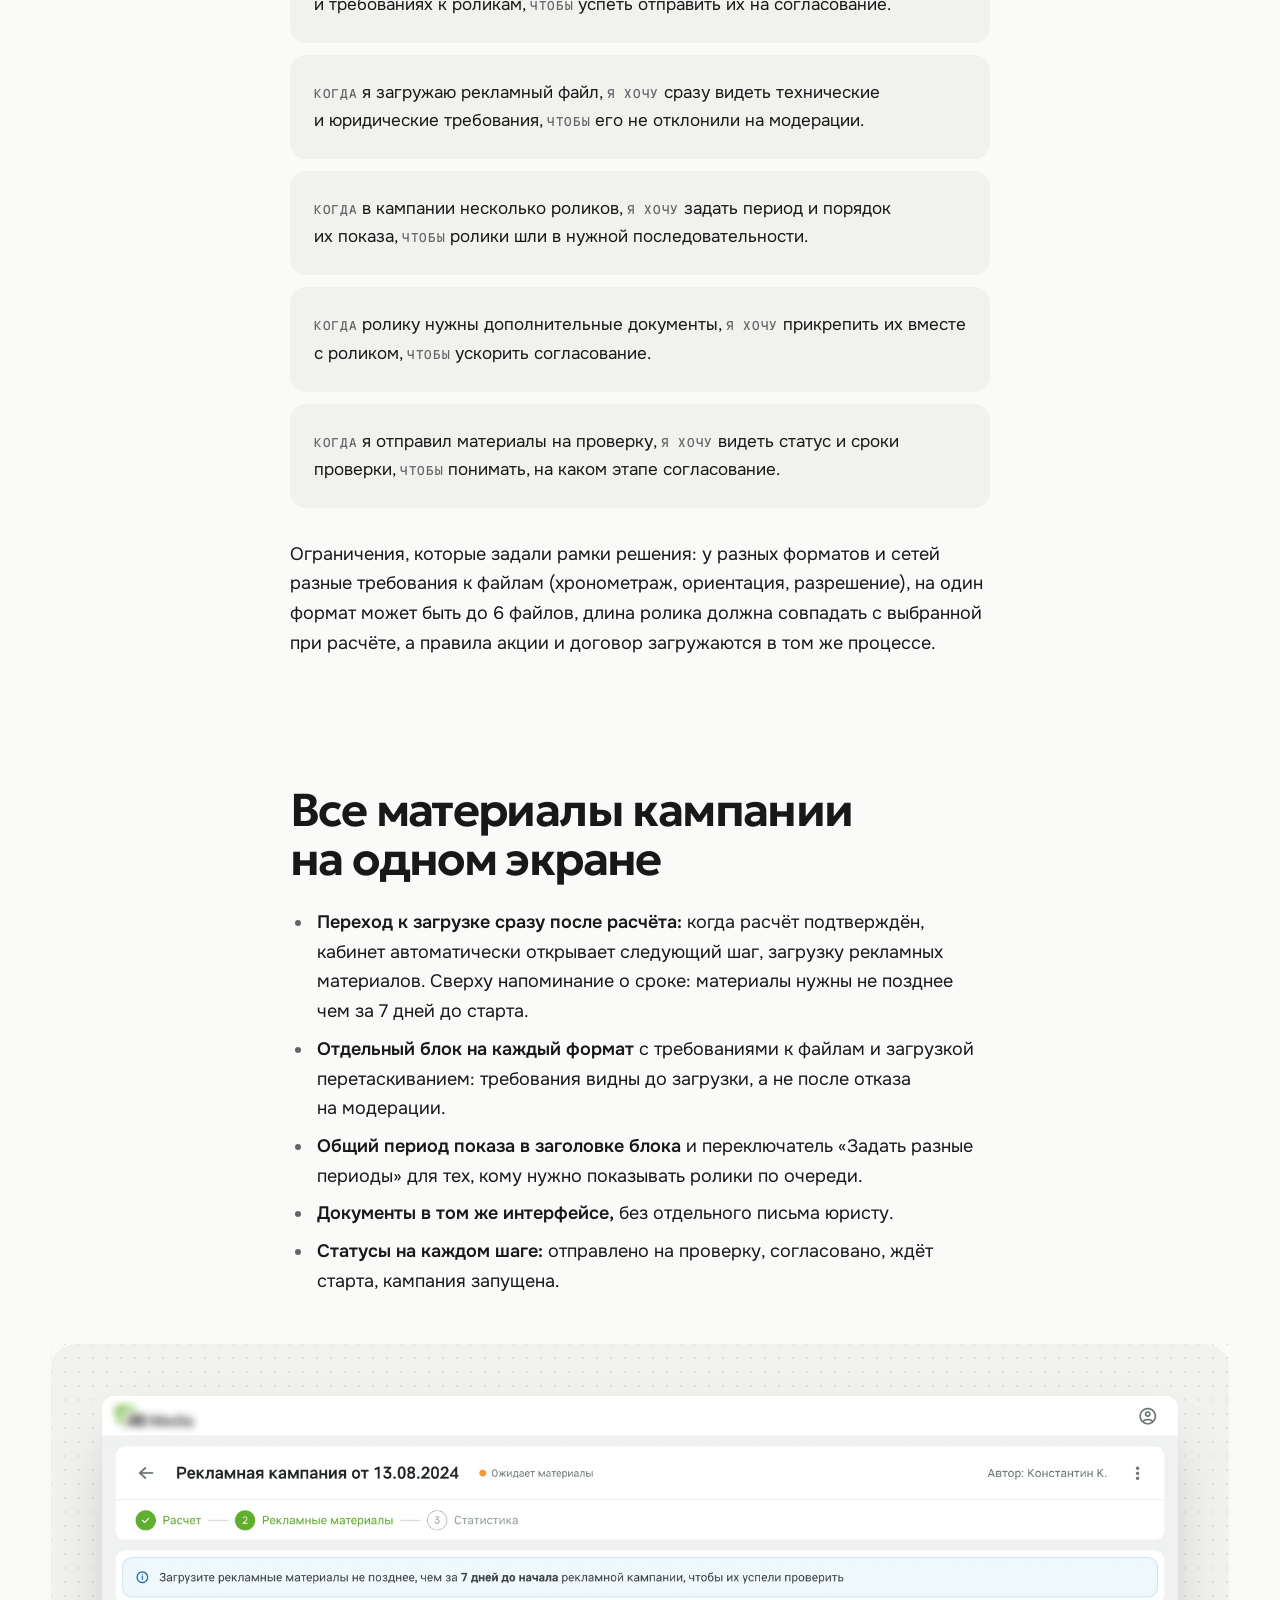
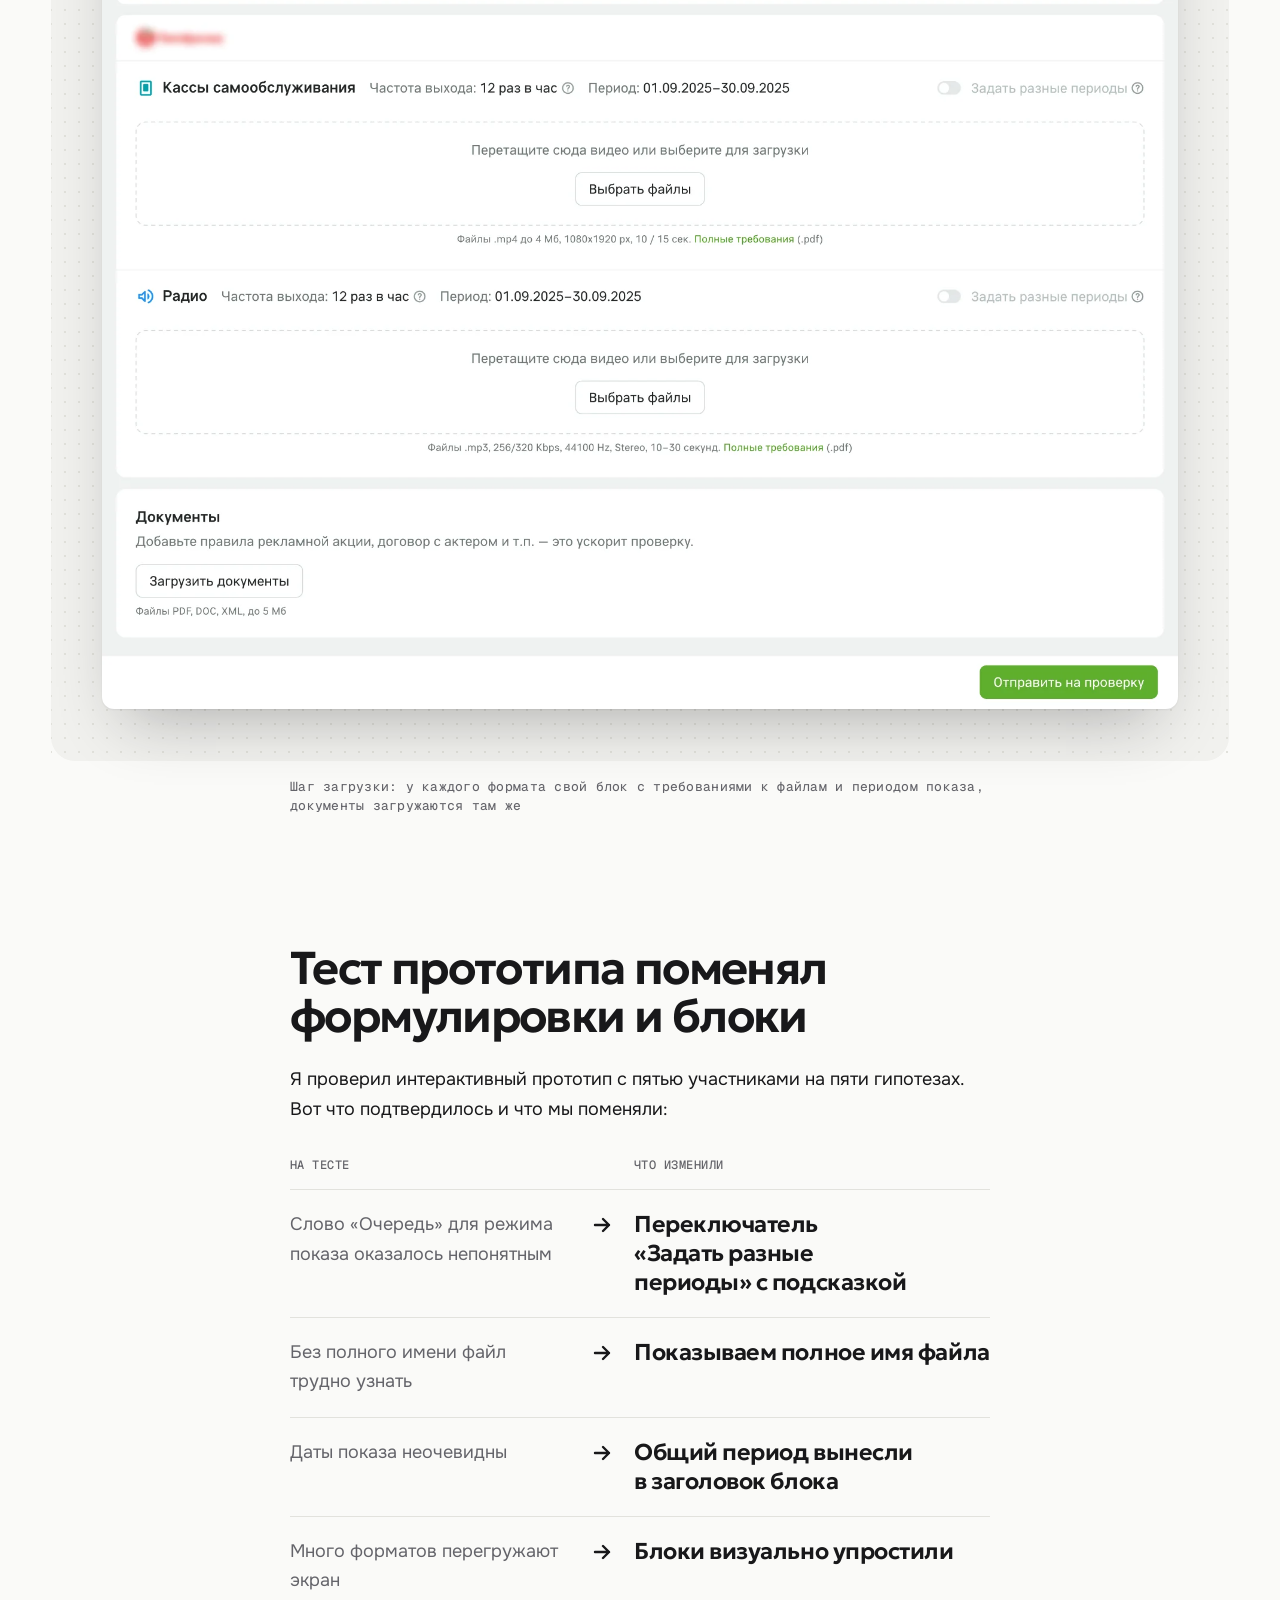
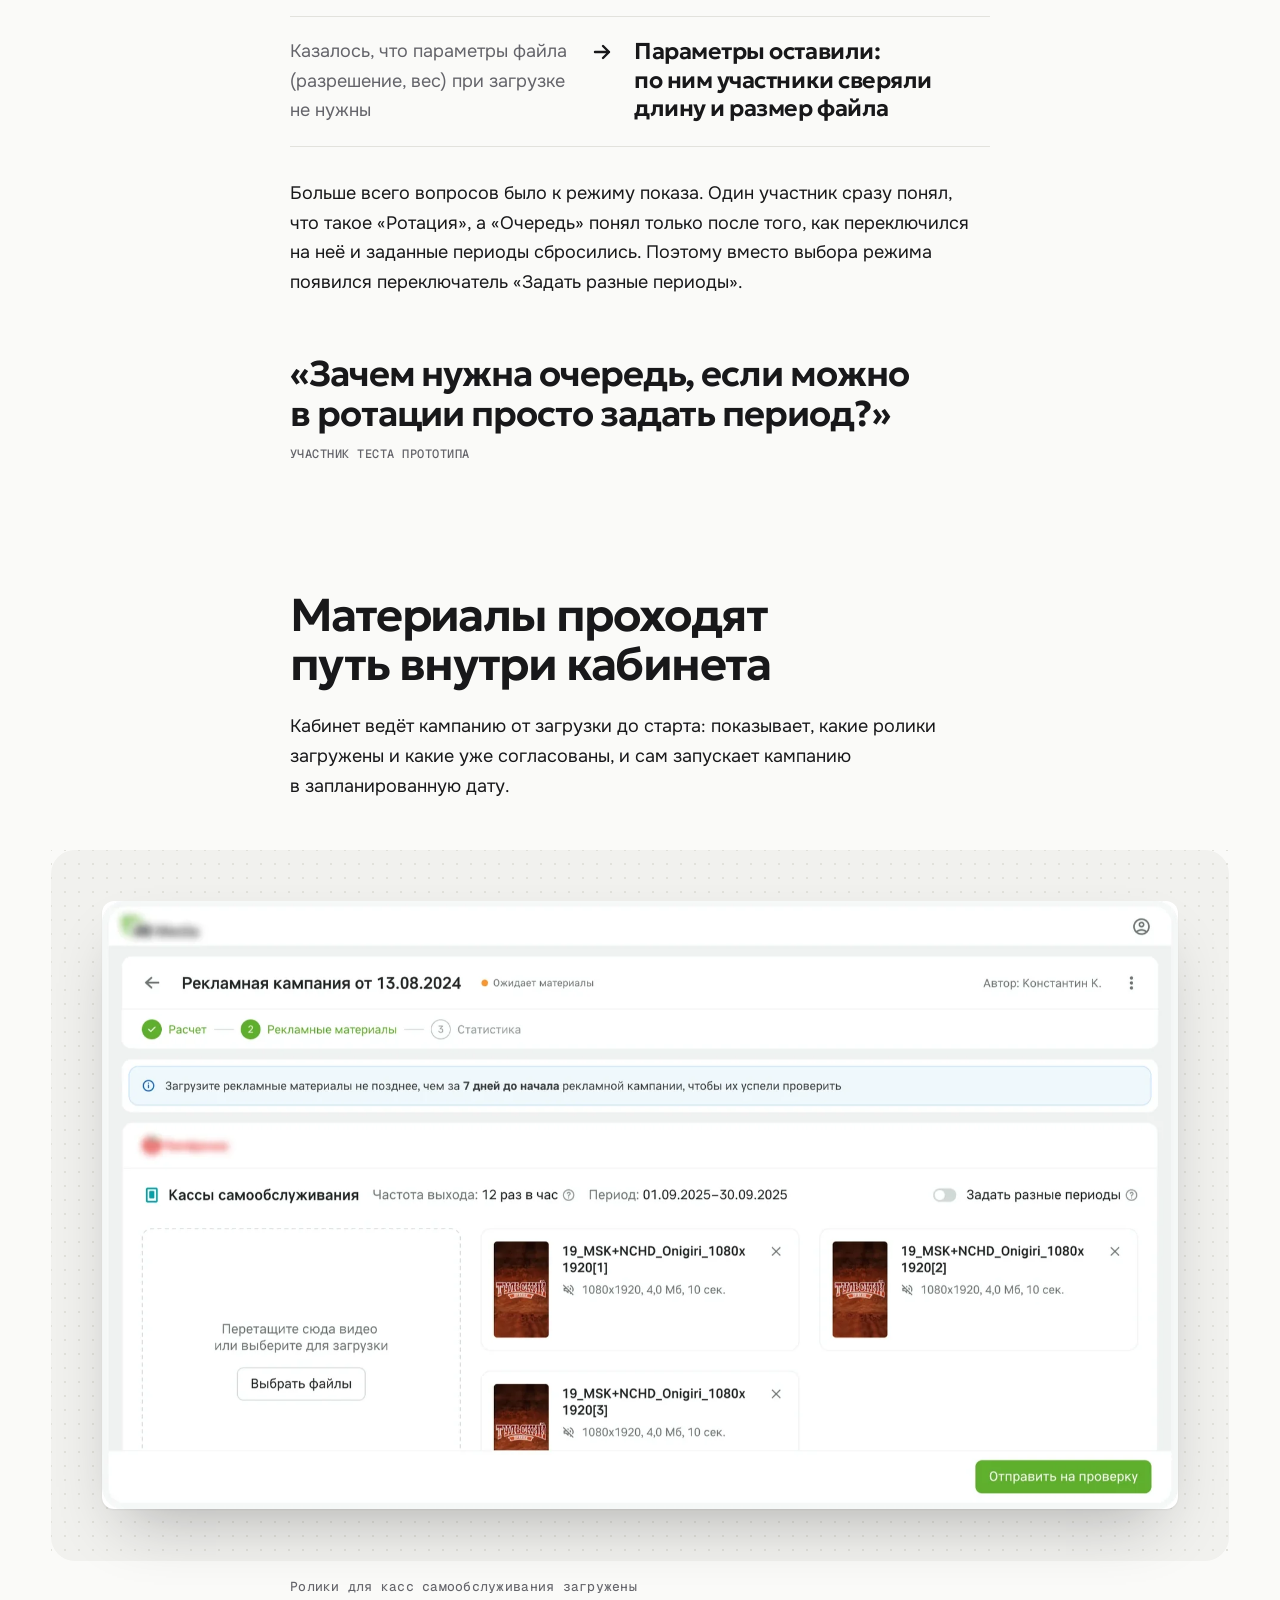
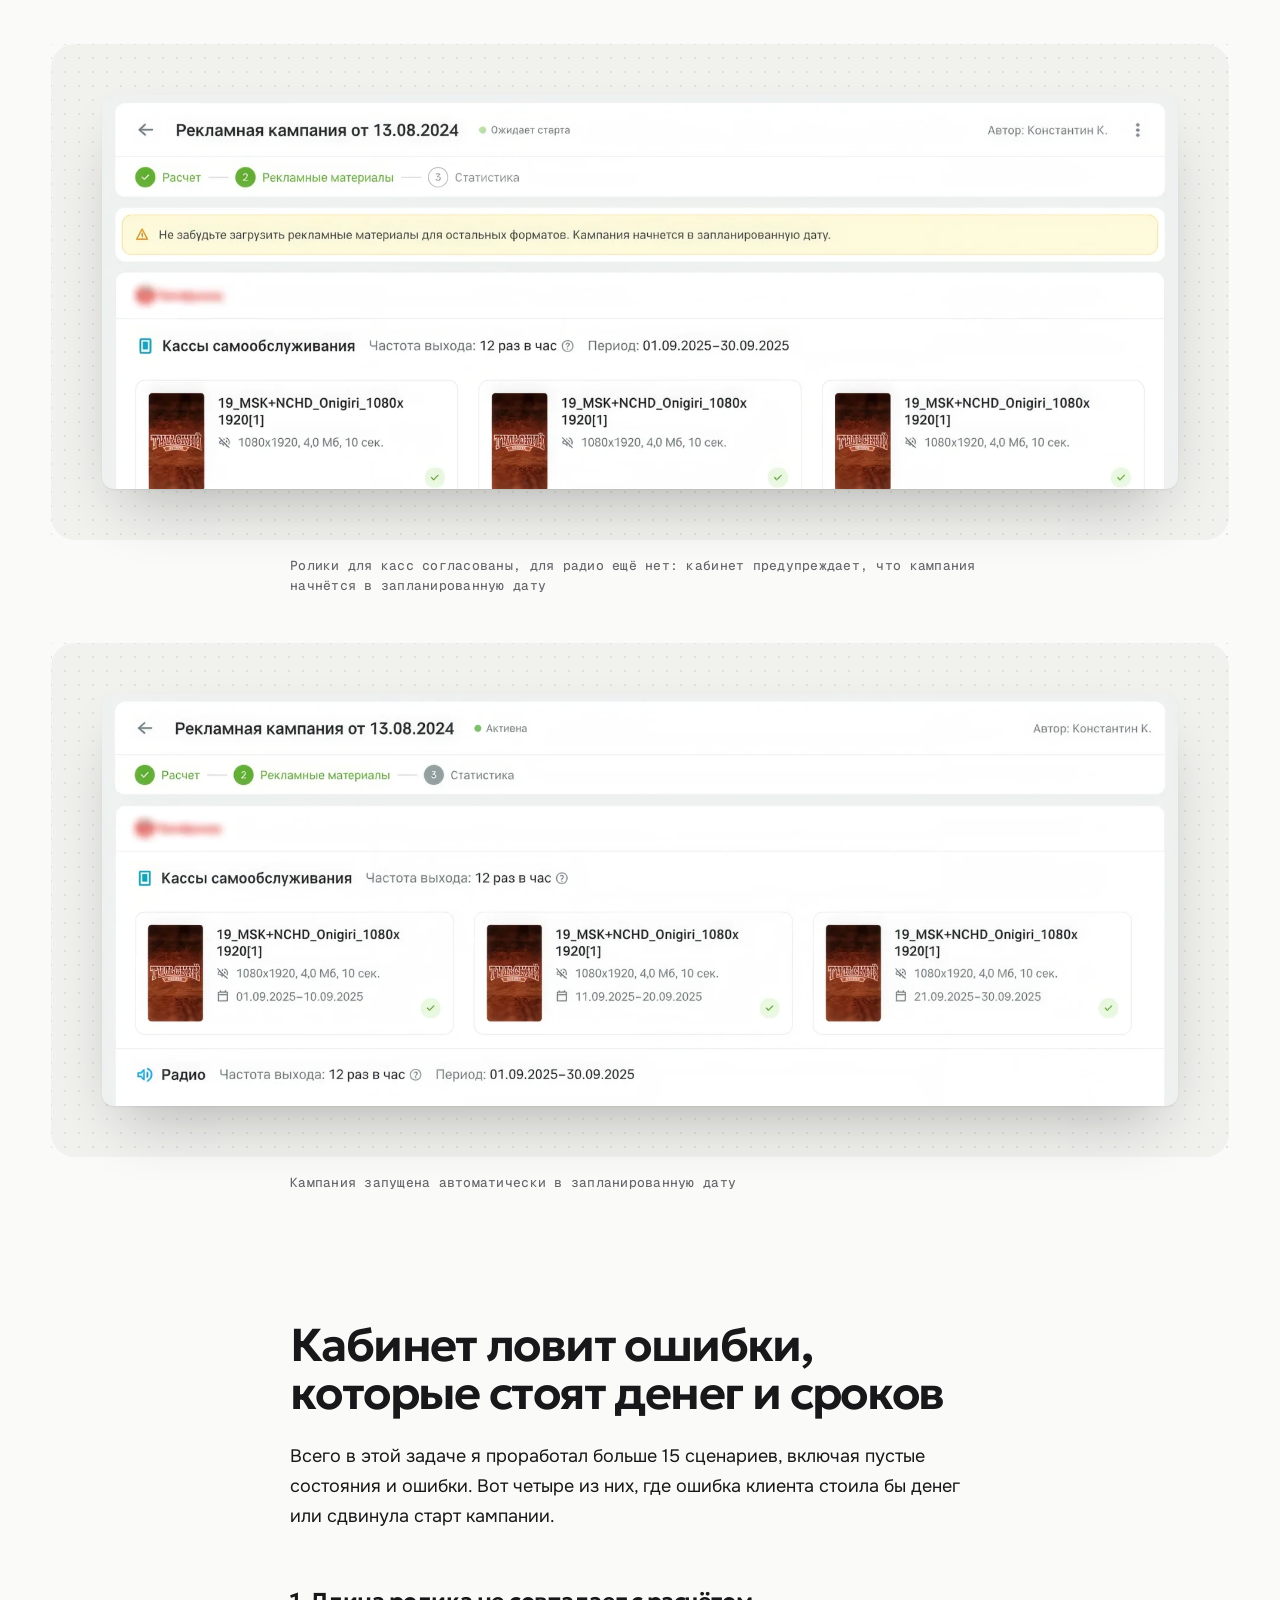
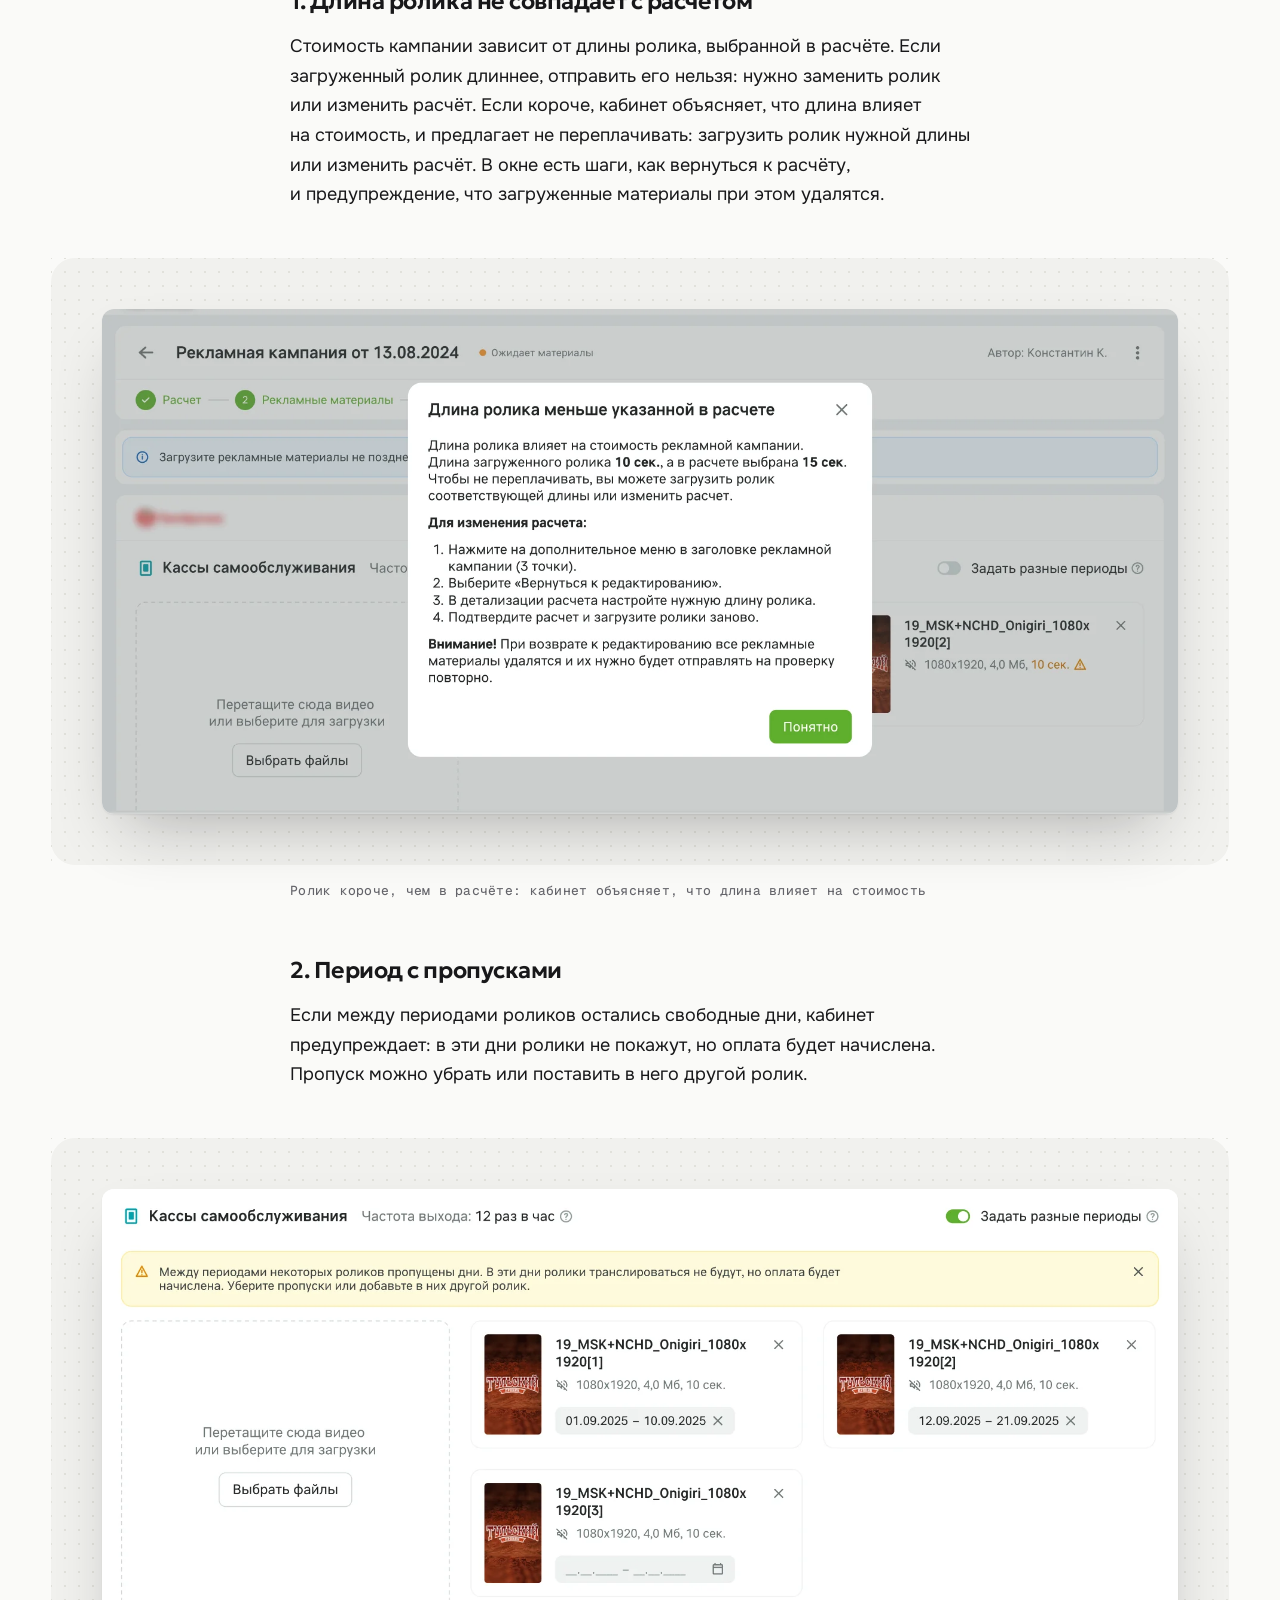
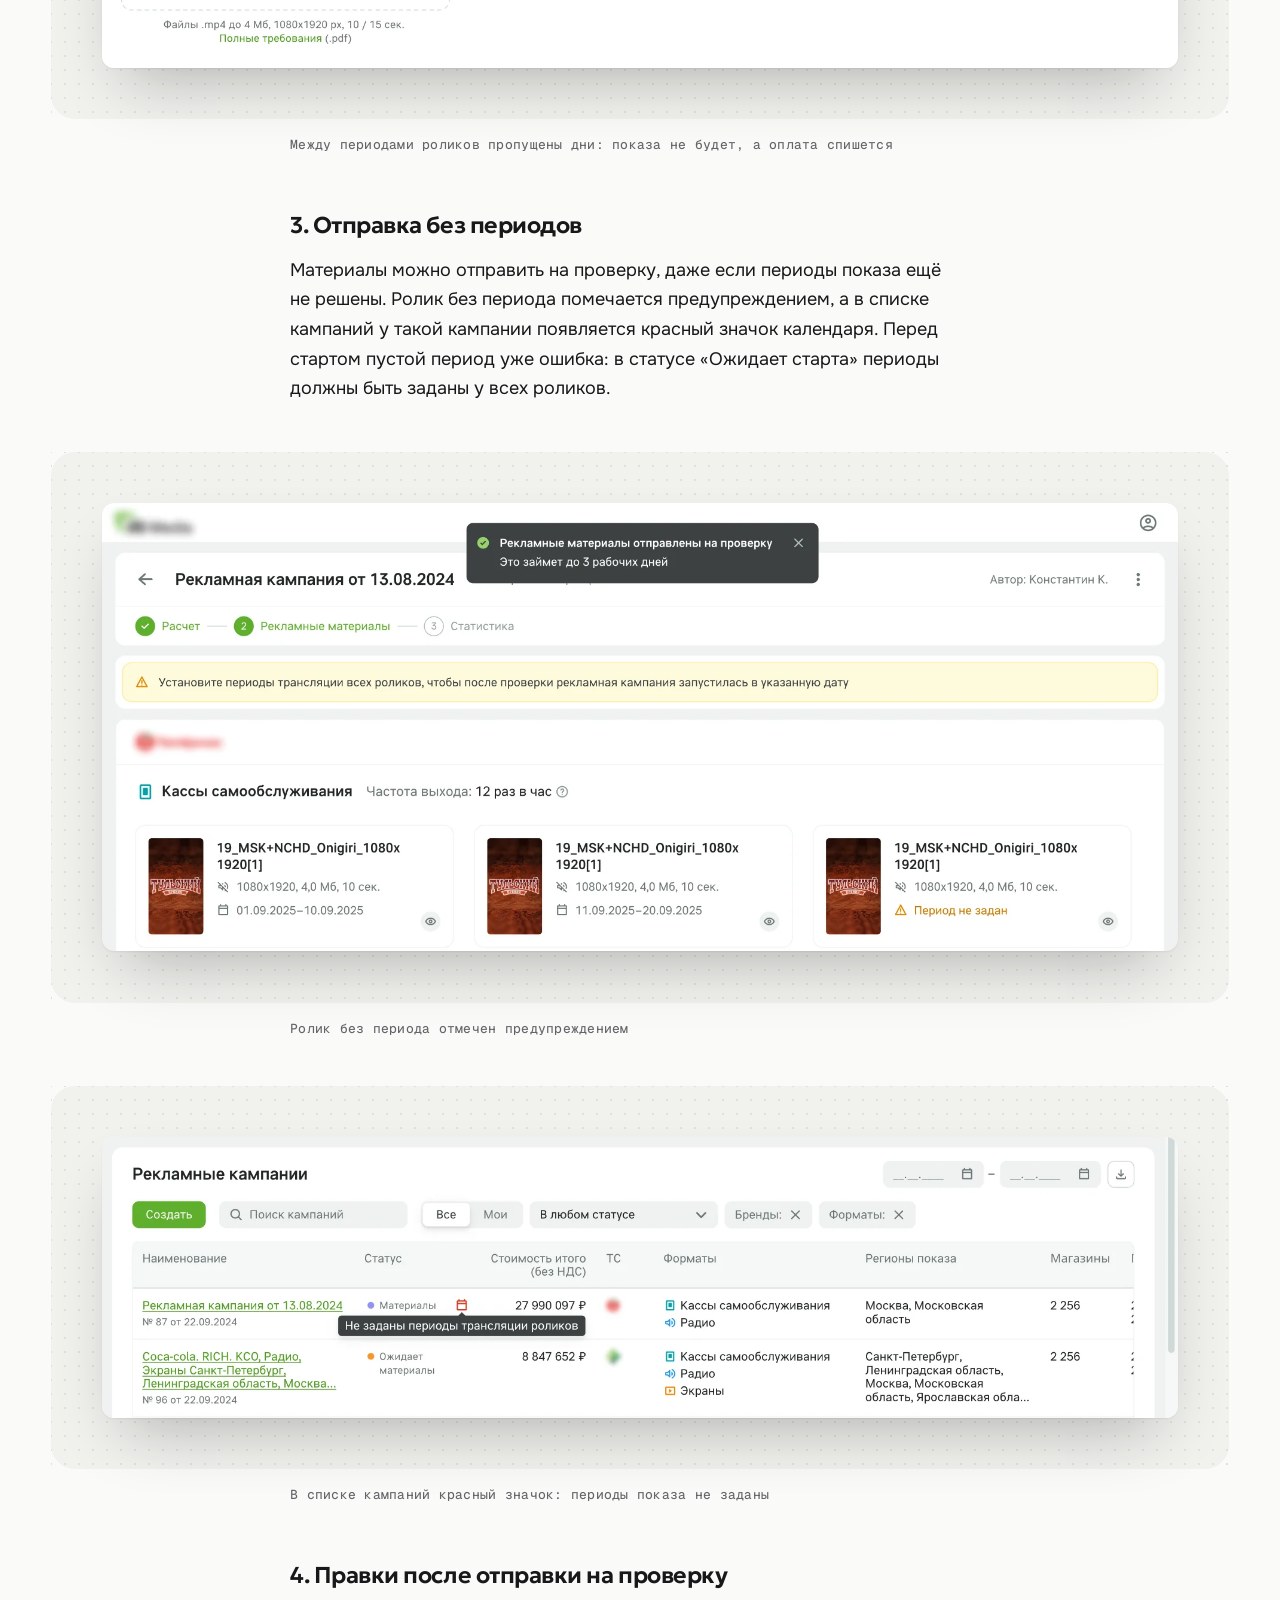
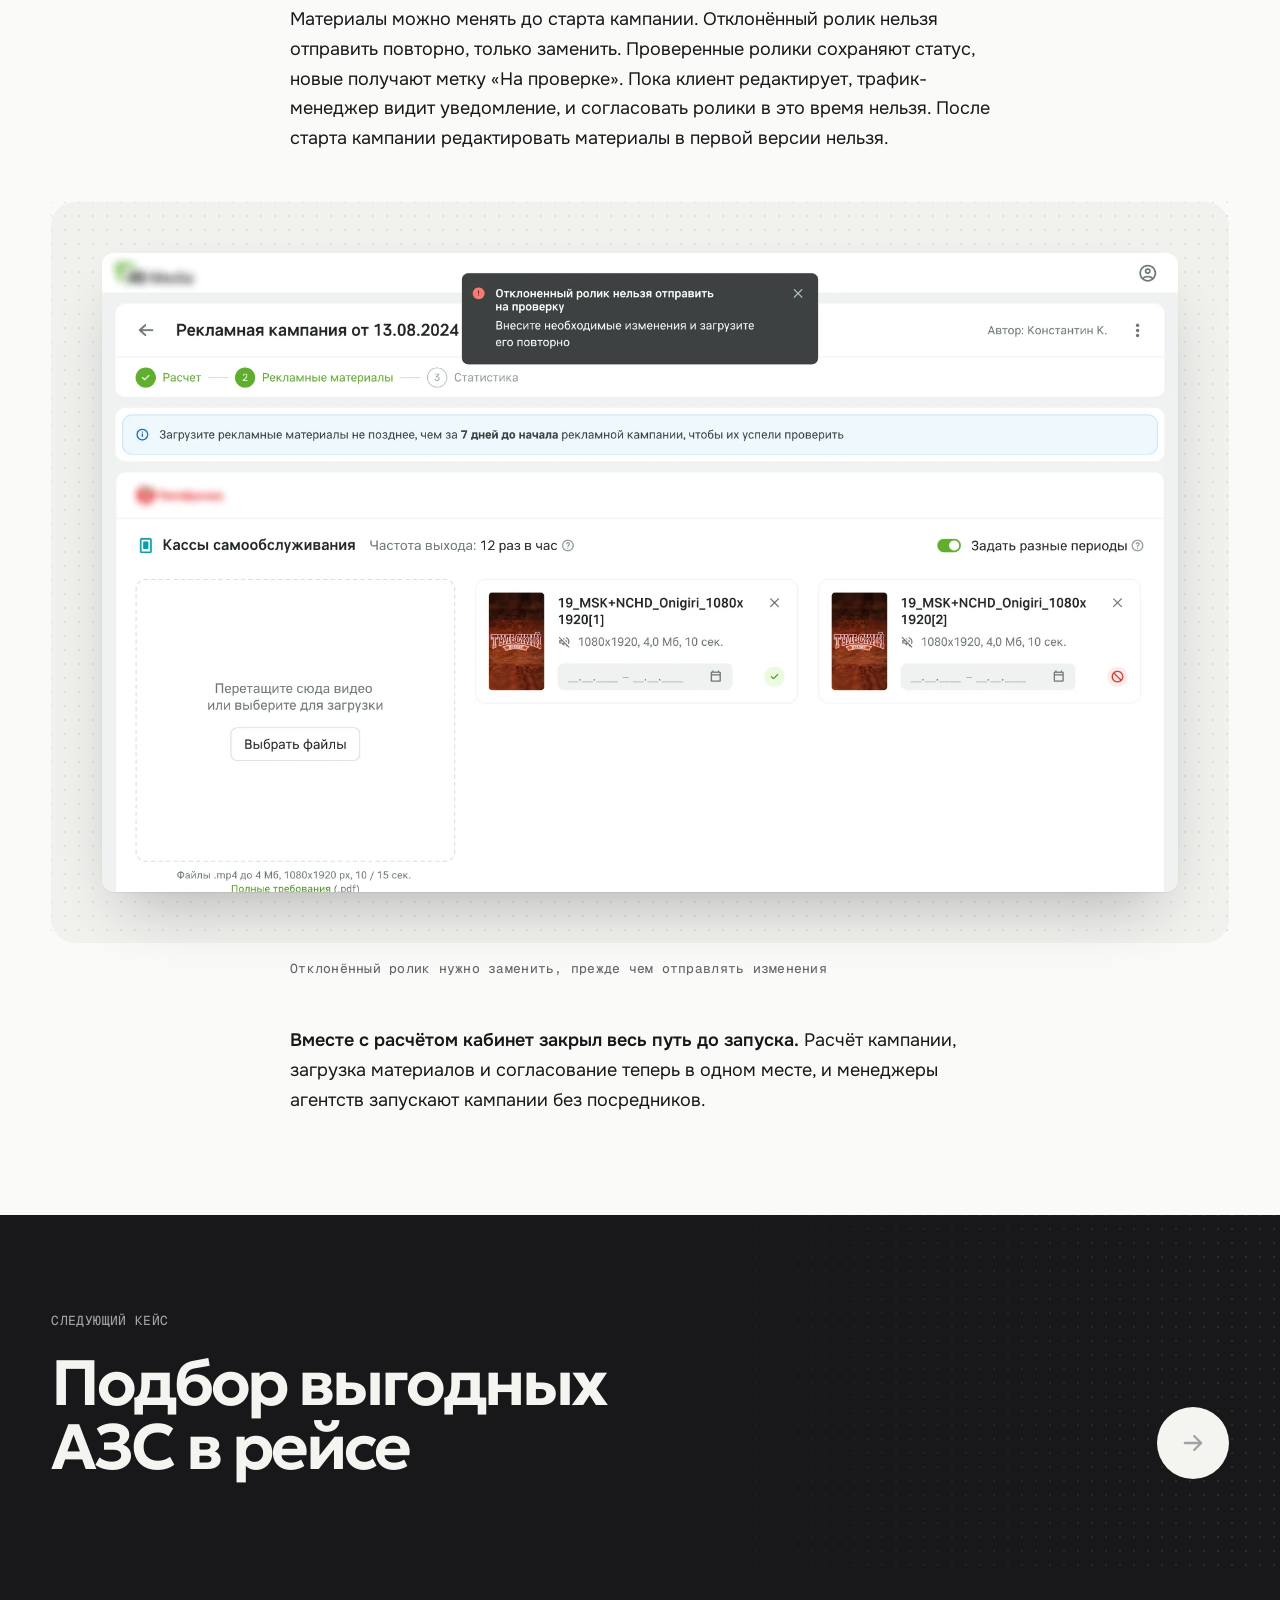
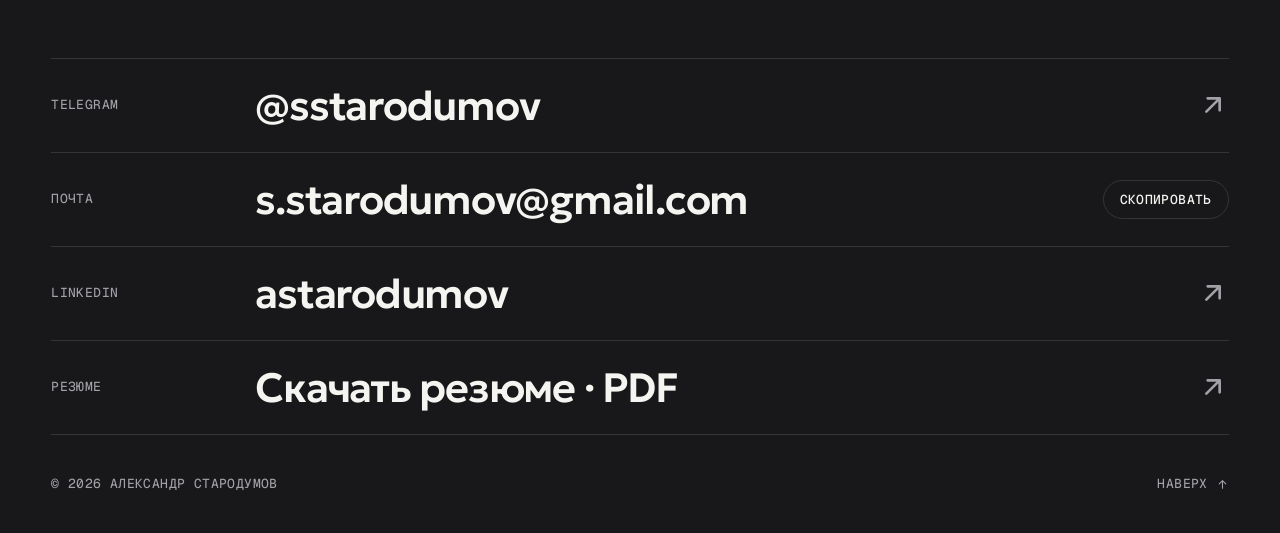
==== commit 69548af5: "Merge pull request #4 from astarodumov/custom-domain Подключить домен starodumov.site" ====
--- a/cases/ads-upload.html
+++ b/cases/ads-upload.html
@@ -10,6 +10,9 @@
   <meta property="og:description" content="Кейс продуктового дизайнера: менеджеры агентств сами загружают ролики и документы и запускают кампании в кабинете.">
   <meta property="og:image" content="https://starodumov.site/assets/img/ads/upload-kso.webp">
   <meta property="og:locale" content="ru_RU">
+  <link rel="icon" href="../favicon.ico" sizes="32x32">
+  <link rel="icon" href="../favicon.svg" type="image/svg+xml">
+  <link rel="apple-touch-icon" href="../apple-touch-icon.png">
   <link rel="stylesheet" href="../assets/fonts.css">
   <link rel="stylesheet" href="../assets/style.css">
 </head>
@@ -78,14 +81,18 @@
         <div class="quote"><span class="k">Когда</span> я отправил материалы на проверку, <span class="k">я хочу</span> видеть статус и сроки проверки, <span class="k">чтобы</span> понимать, на каком этапе согласование.</div>
         <p>Ограничения, которые задали рамки решения: у разных форматов и сетей разные требования к файлам (хронометраж, ориентация, разрешение), на один формат может быть до 6 файлов, длина ролика должна совпадать с выбранной при расчёте, а правила акции и договор загружаются в том же процессе.</p>
 
-        <h2 id="s2" class="reveal">Материалы сгруппированы так, как их размещают</h2>
+        <h2 id="s2" class="reveal">Все материалы кампании на одном экране</h2>
         <ul>
-          <li><b>Загрузка начинается сама</b> сразу после подтверждения расчёта, напоминание о сроке висит сверху: материалы нужны не позднее чем за 7 дней до старта.</li>
+          <li><b>Переход к загрузке сразу после расчёта:</b> когда расчёт подтверждён, кабинет автоматически открывает следующий шаг, загрузку рекламных материалов. Сверху напоминание о сроке: материалы нужны не позднее чем за 7 дней до старта.</li>
           <li><b>Отдельный блок на каждый формат</b> с требованиями к файлам и загрузкой перетаскиванием: требования видны до загрузки, а не после отказа на модерации.</li>
           <li><b>Общий период показа в заголовке блока</b> и переключатель «Задать разные периоды» для тех, кому нужно показывать ролики по очереди.</li>
           <li><b>Документы в том же интерфейсе,</b> без отдельного письма юристу.</li>
           <li><b>Статусы на каждом шаге:</b> отправлено на проверку, согласовано, ждёт старта, кампания запущена.</li>
         </ul>
+        <figure class="wide reveal">
+          <div class="canvas"><img src="../assets/img/ads/upload-step.webp" alt="Шаг загрузки рекламных материалов: напоминание о сроке, блоки касс самообслуживания и радио с требованиями к файлам и периодом показа, блок документов" width="1800" height="1530" loading="lazy"></div>
+          <figcaption>Шаг загрузки: у каждого формата свой блок с требованиями к файлам и периодом показа, документы загружаются там же</figcaption>
+        </figure>
 
         <h2 id="s3" class="reveal">Тест прототипа поменял формулировки и блоки</h2>
         <p>Я проверил интерактивный прототип с пятью участниками на пяти гипотезах. Вот что подтвердилось и что мы поменяли:</p>
@@ -99,7 +106,7 @@
         </div>
         <p>Больше всего вопросов было к режиму показа. Один участник сразу понял, что такое «Ротация», а «Очередь» понял только после того, как переключился на неё и заданные периоды сбросились. Поэтому вместо выбора режима появился переключатель «Задать разные периоды».</p>
         <figure class="voice">
-          <blockquote>«Календарь — лишний шаг. Как очередь можно выбирать в днях?»</blockquote>
+          <blockquote>«Зачем нужна очередь, если можно в ротации просто задать период?»</blockquote>
           <figcaption>Участник теста прототипа</figcaption>
         </figure>
 
